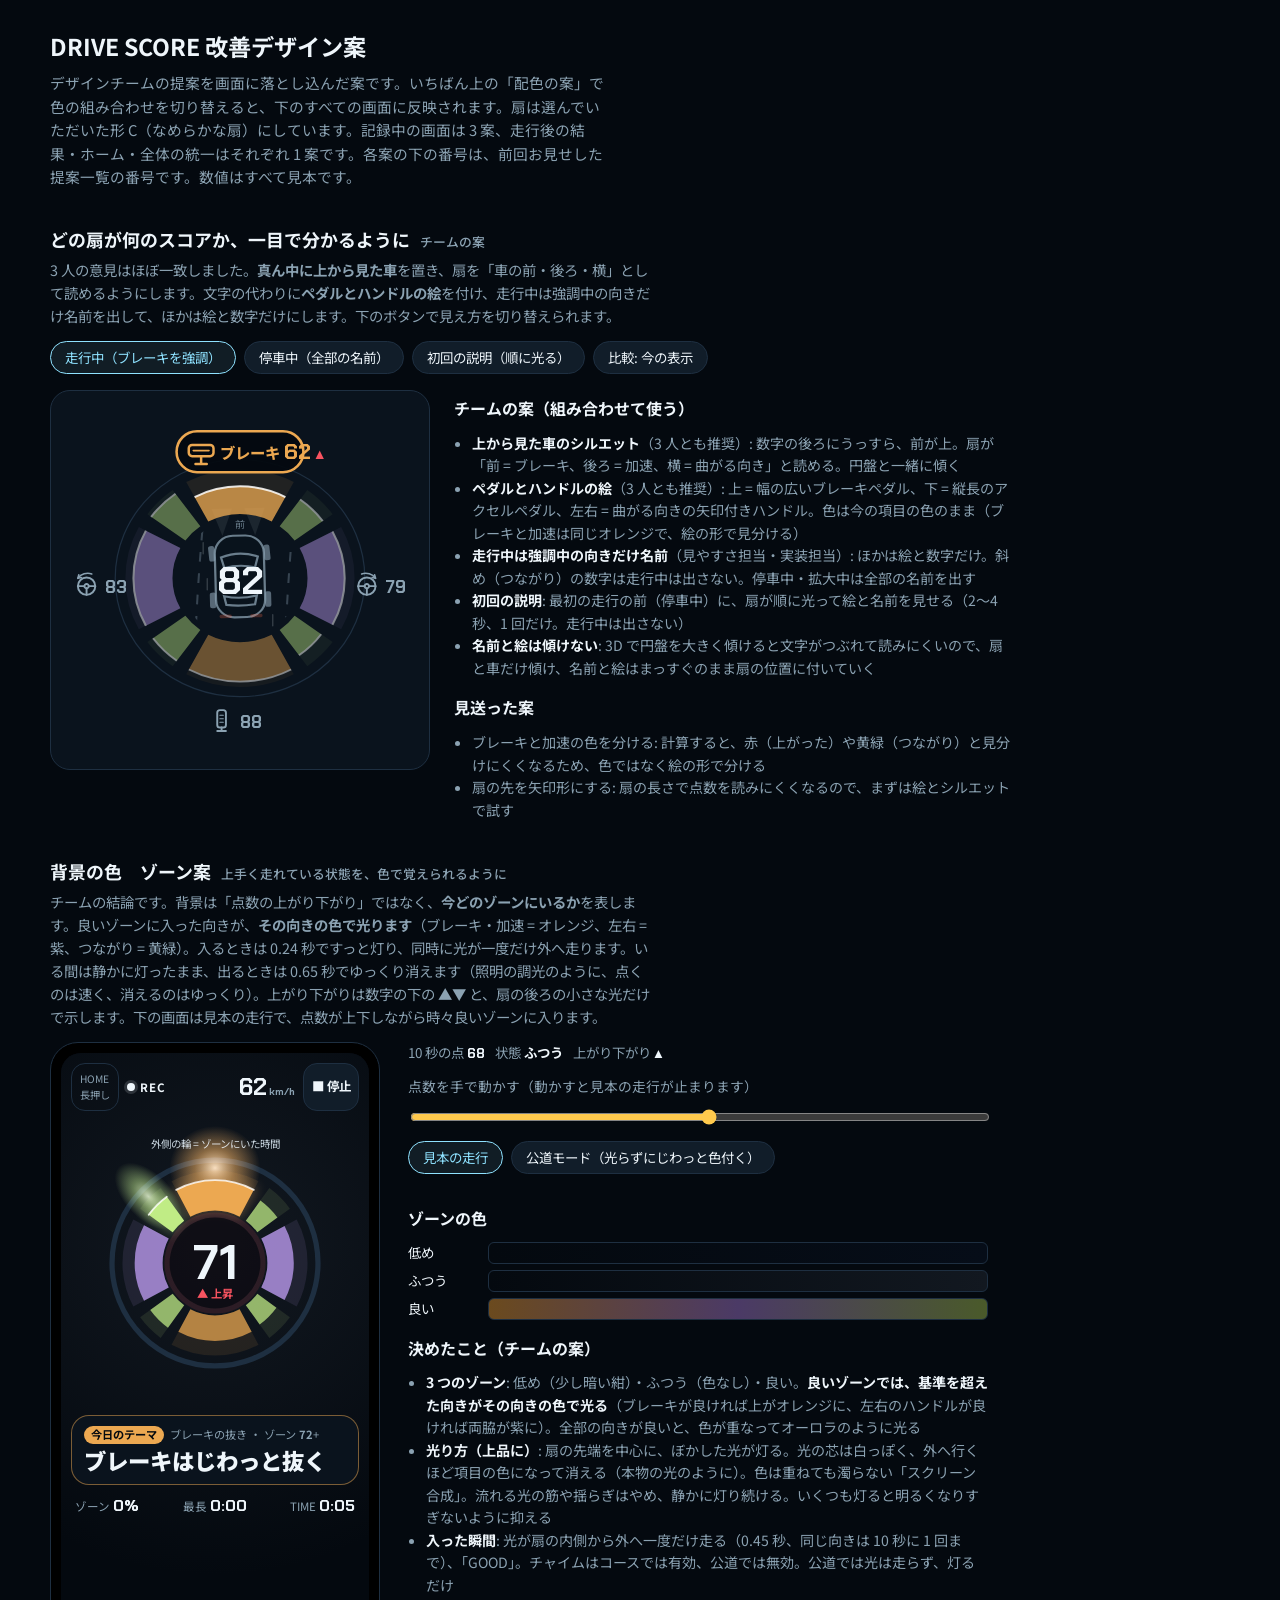
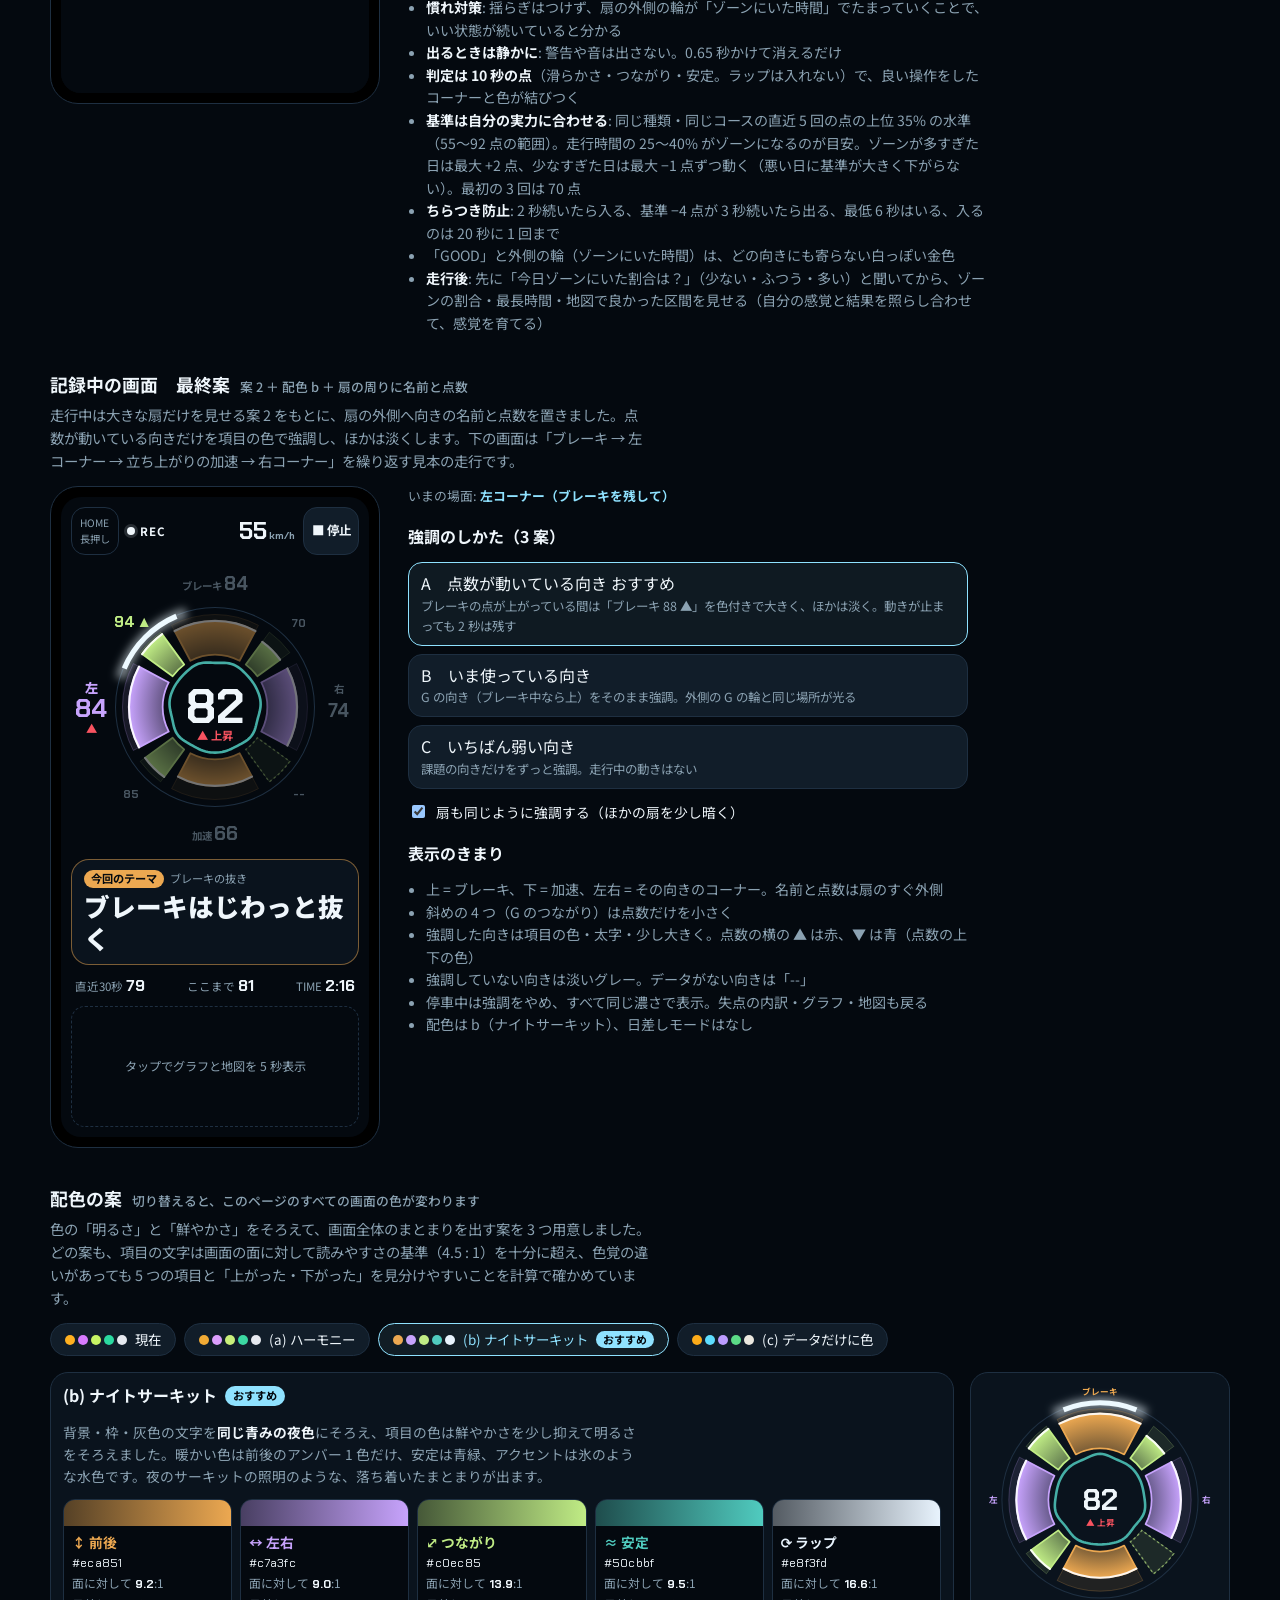
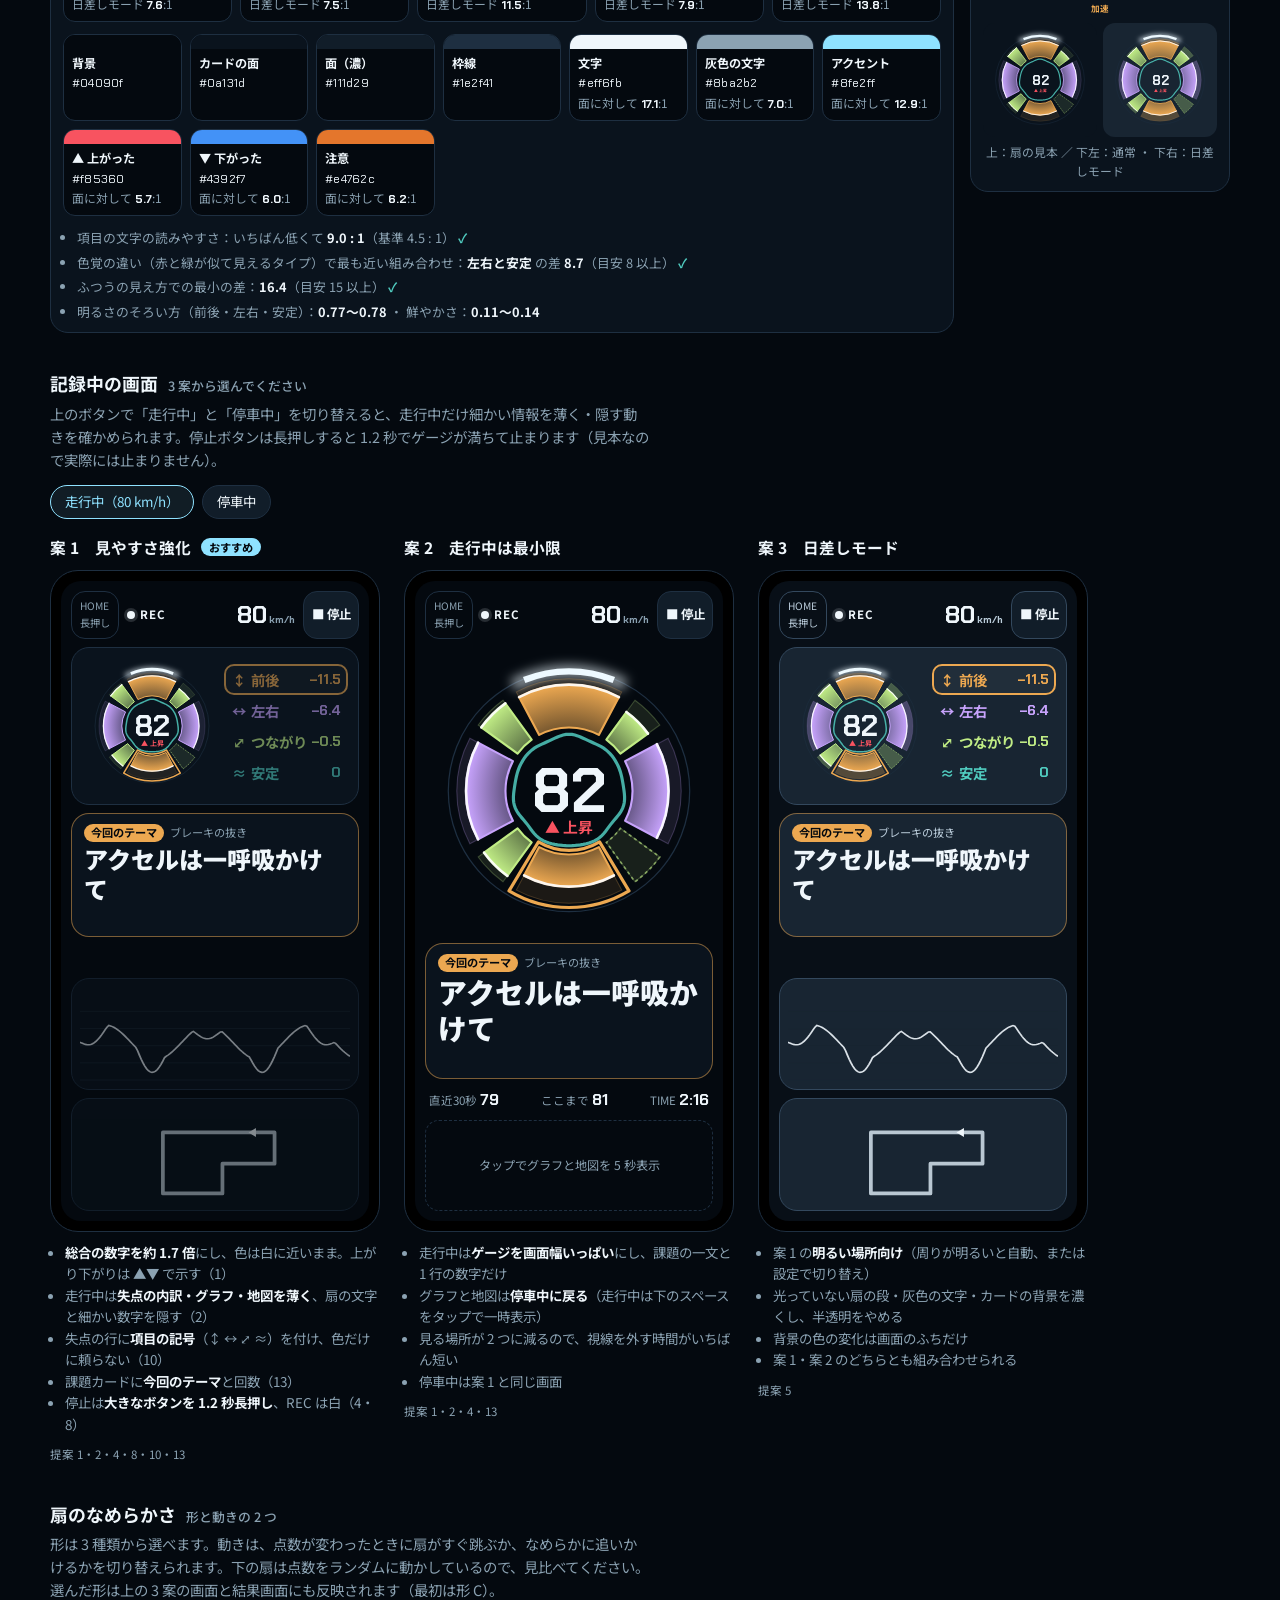
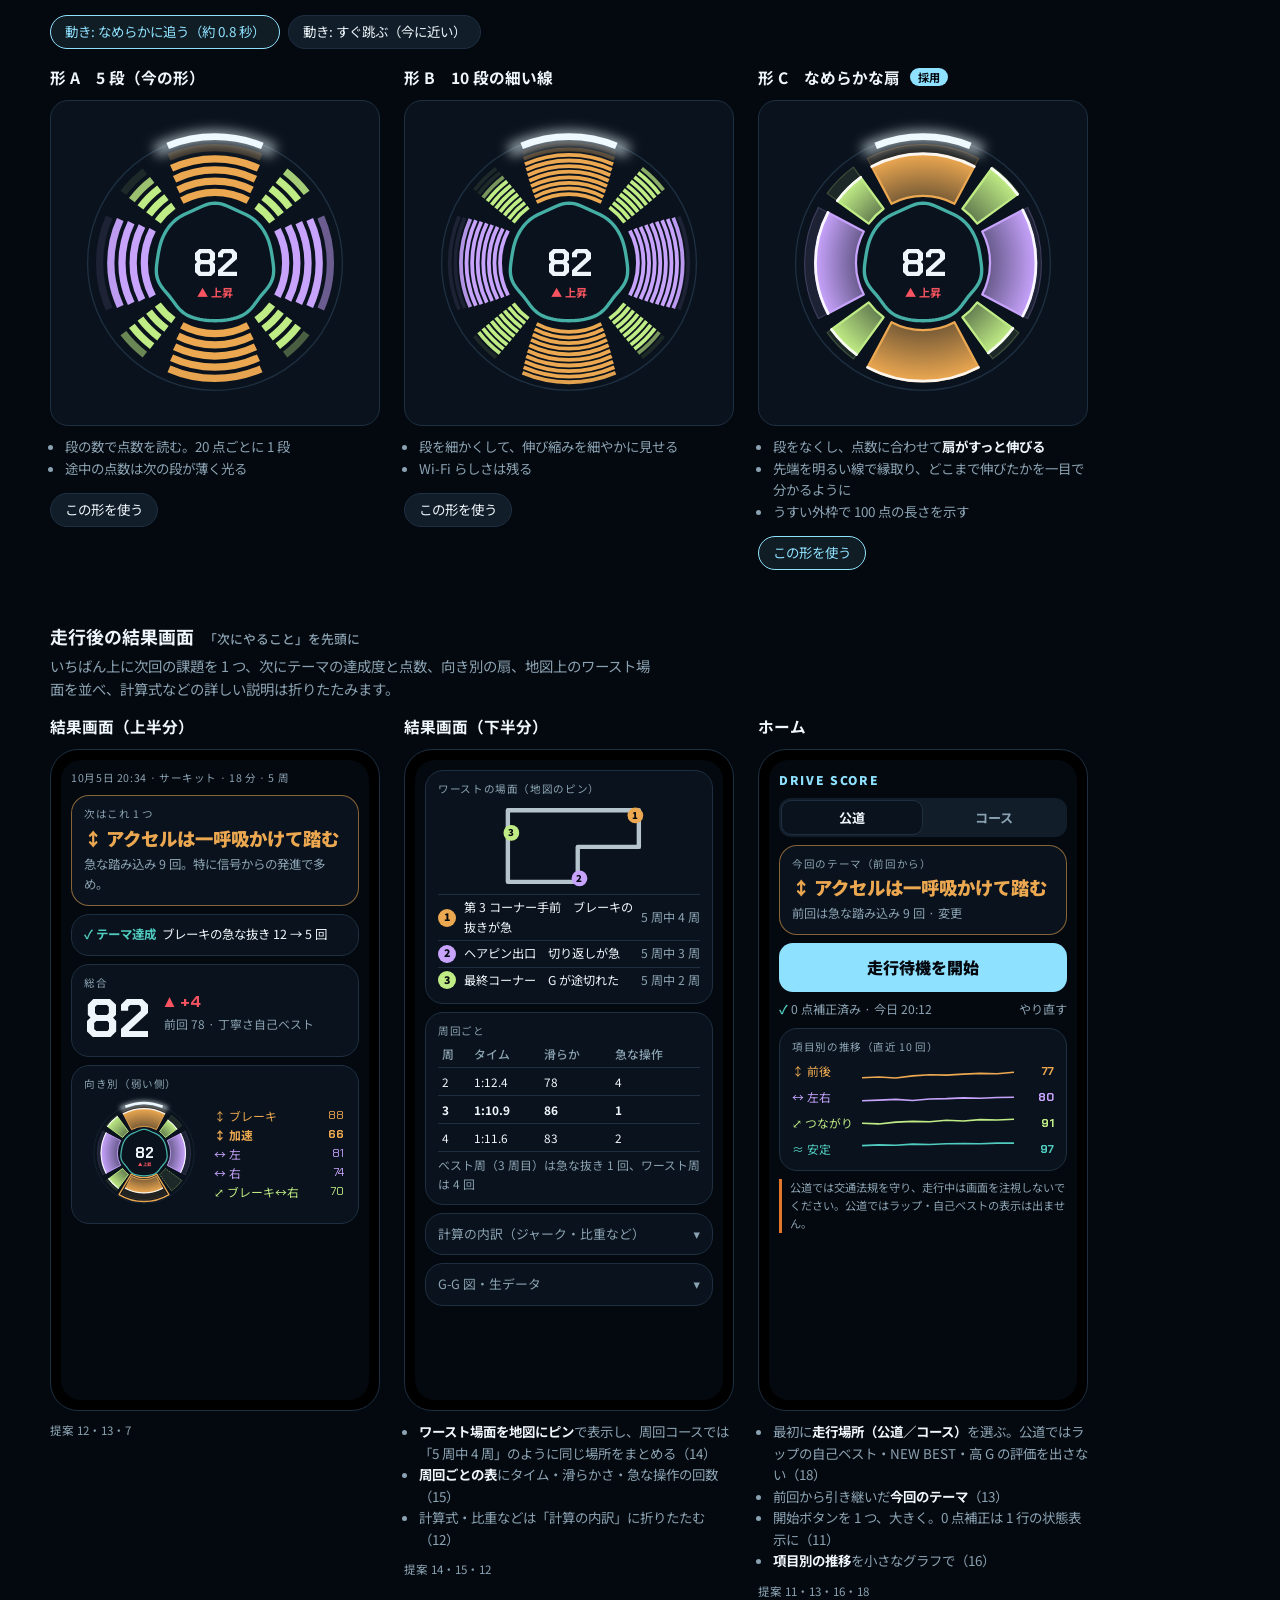
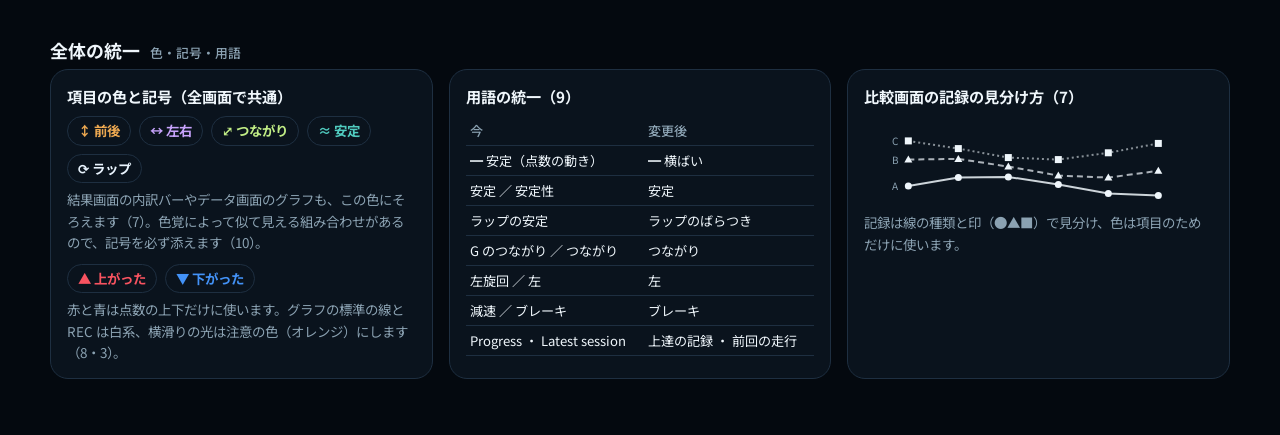
==== design-final-mock.html @ 5404d815 "Add design mock with animated car silhouette Co-Authored-By: Claude Opus 5.5 <noreply@anthropic.com>" ====
<title>DRIVE SCORE 改善デザイン案</title>
<script>document.documentElement.setAttribute("data-pal", "b");</script>
<link rel="preconnect" href="https://fonts.googleapis.com">
<link rel="stylesheet" href="https://fonts.googleapis.com/css2?family=Chakra+Petch:wght@500;700&family=Noto+Sans+JP:wght@400;500;700;900&display=swap">
<style>
/* Layout: one section per screen; each section shows phone mockups side by side (wrapping on phones) with a short note per mockup. Single dark look, same tokens as the app. Colour tokens switch per palette option via data-pal on <html>. */
:root {
  color-scheme: dark;
  --font-body: "Noto Sans JP", "Hiragino Sans", "Yu Gothic", system-ui, sans-serif;
  --font-num: "Chakra Petch", "Noto Sans JP", ui-monospace, sans-serif;
}
/* 配色トークン。:root が「現在」、data-pal="a|b|c" が各案（値は scratchpad/pal/emit.py で計算） */
:root {
  --bg: #06080c;
  --surface: #0f131a;
  --surface2: #161c26;
  --outline: #232c3b;
  --grid: #1b2230;
  --text: #f3f6fb;
  --muted: #8b96a8;
  --accent: #00e1ff;
  --accent2: #7c5cff;
  --up: #ff2d4b;
  --down: #2f80ff;
  --long: #ffb020;
  --lat: #d77bff;
  --flow: #c7f464;
  --stab: #2bd9a0;
  --lap: #e6e9ef;
  --warn: #ff7a1a;
  --sun-surface: #1d2430;
  --sun-outline: #3a4659;
  --sun-muted: #c2cbd9;
  --sun-bg: #0b0f15;
  --ring: #e8fbff;
  --track: #e9f3e6;
}
:root[data-pal="a"] {
  --bg: #06080c;
  --surface: #0f131a;
  --surface2: #161c26;
  --outline: #232c3b;
  --grid: #1b2230;
  --text: #f3f6fb;
  --muted: #8b96a8;
  --accent: #32e2ff;
  --accent2: #8267e2;
  --up: #fc4e57;
  --down: #4490fe;
  --long: #f2ab35;
  --lat: #db9efc;
  --flow: #c9ef7a;
  --stab: #3cd8a2;
  --lap: #e6e9ef;
  --warn: #ed6e12;
  --sun-surface: #1d2430;
  --sun-outline: #3a4659;
  --sun-muted: #c2cbd9;
  --sun-bg: #0b0f15;
  --ring: #e8fbff;
  --track: #e9f3e6;
}
:root[data-pal="b"] {
  --bg: #04090f;
  --surface: #0a131d;
  --surface2: #111d29;
  --outline: #1e2f41;
  --grid: #192532;
  --text: #eff6fb;
  --muted: #8ba2b2;
  --accent: #8fe2ff;
  --accent2: #7f76dc;
  --up: #f85360;
  --down: #4392f7;
  --long: #eca851;
  --lat: #c7a3fc;
  --flow: #c0ec85;
  --stab: #50cbbf;
  --lap: #e8f3fd;
  --warn: #e4762c;
  --sun-surface: #182532;
  --sun-outline: #33485d;
  --sun-muted: #bbcddb;
  --sun-bg: #080f17;
  --ring: #edf9ff;
  --track: #e2f1fa;
}
:root[data-pal="c"] {
  --bg: #07080a;
  --surface: #111315;
  --surface2: #1a1c20;
  --outline: #2a2e34;
  --grid: #212429;
  --text: #f6f5f2;
  --muted: #9a9fa6;
  --accent: #f3f2ef;
  --accent2: #9b9fa5;
  --up: #fc4e51;
  --down: #4c89ff;
  --long: #fcab19;
  --lat: #5eddfe;
  --flow: #bc9cff;
  --stab: #5bdb87;
  --lap: #ebe8df;
  --warn: #ed6e12;
  --sun-surface: #222427;
  --sun-outline: #42464c;
  --sun-muted: #c7cbd0;
  --sun-bg: #0d0f11;
  --ring: #ffffff;
  --track: #f0eee9;
}
* { box-sizing: border-box; }
body { background: var(--bg); color: var(--text); font-family: var(--font-body); padding: 20px 16px 48px; line-height: 1.6; }
.page { max-width: 1180px; margin: 0 auto; }
header h1 { font-size: 1.45rem; margin: 0; text-wrap: balance; }
header p { color: var(--muted); margin: 6px 0 0; max-width: 70ch; font-size: .92rem; }
section { margin-top: 36px; }
section > h2 { font-size: 1.12rem; margin: 0 0 4px; display: flex; gap: 10px; align-items: baseline; flex-wrap: wrap; }
section > h2 small { font-weight: 500; color: var(--muted); font-size: .8rem; }
section > p.lead { color: var(--muted); font-size: .9rem; margin: 0 0 14px; max-width: 75ch; }
.row { display: flex; flex-wrap: wrap; gap: 24px; align-items: flex-start; }
.opt { flex: 0 1 330px; min-width: 0; display: grid; gap: 10px; }
.opt h3 { margin: 0; font-size: .98rem; }
.opt h3 .tag { font-size: .7rem; font-weight: 700; color: var(--bg); background: var(--accent); border-radius: 999px; padding: 1px 8px; margin-left: 6px; vertical-align: 2px; }
.opt ul { margin: 0; padding-left: 1.1em; color: var(--muted); font-size: .84rem; }
.opt li b { color: var(--text); font-weight: 700; }
.opt .refs { font-size: .72rem; color: var(--muted); }
.controls { display: flex; flex-wrap: wrap; gap: 8px; margin: 4px 0 16px; }
.controls button { font: inherit; font-size: .84rem; color: var(--text); background: var(--surface2); border: 1px solid var(--outline); border-radius: 999px; padding: 5px 14px; cursor: pointer; }
.controls button[aria-pressed="true"] { border-color: var(--accent); color: var(--accent); background: color-mix(in srgb, var(--accent) 9%, transparent); }
.controls button:focus-visible { outline: 2px solid var(--accent); outline-offset: 2px; }

/* palette section */
.palbtns button { display: inline-flex; align-items: center; gap: 8px; }
.palbtns .dots { display: inline-flex; gap: 3px; }
.palbtns .dots i { width: 10px; height: 10px; border-radius: 50%; display: block; }
.palbtns .tag { font-size: .68rem; font-weight: 700; color: var(--bg); background: var(--accent); border-radius: 999px; padding: 0 7px; }
.palpanel { display: grid; grid-template-columns: minmax(0, 1fr) 260px; gap: 16px; align-items: start; }
@media (max-width: 760px) { .palpanel { grid-template-columns: minmax(0, 1fr); } }
.paldetail { display: grid; gap: 12px; padding: 14px 16px; }
.paldetail h3 { margin: 0; font-size: 1rem; display: flex; gap: 8px; align-items: center; flex-wrap: wrap; }
.paldetail h3 .tag { font-size: .7rem; font-weight: 700; color: var(--bg); background: var(--accent); border-radius: 999px; padding: 1px 8px; }
.paldetail p { margin: 0; font-size: .86rem; color: var(--muted); max-width: 72ch; }
.paldetail p b { color: var(--text); }
.pstrip { display: grid; grid-template-columns: repeat(auto-fill, minmax(150px, 1fr)); gap: 8px; }
.pstrip.small { grid-template-columns: repeat(auto-fill, minmax(118px, 1fr)); }
.sw { border: 1px solid var(--outline); border-radius: 12px; overflow: hidden; background: var(--bg); min-width: 0; }
.sw .bar { height: 26px; }
.pstrip.small .sw .bar { height: 14px; }
.sw .tx { padding: 5px 8px 6px; display: grid; gap: 1px; font-size: .74rem; color: var(--muted); }
.sw .nm { font-weight: 700; font-size: .86rem; }
.pstrip.small .sw .nm { font-size: .76rem; color: var(--text); }
.sw .hx { font-family: var(--font-num); color: var(--text); letter-spacing: .02em; }
.sw .cr { white-space: nowrap; }
.sw .cr b { color: var(--text); font-family: var(--font-num); font-weight: 700; }
.checks { display: grid; gap: 4px; font-size: .8rem; color: var(--muted); margin: 0; padding-left: 1.1em; }
.checks b { color: var(--text); }
.checks .ok { color: var(--stab); font-weight: 700; }
.checks .ng { color: var(--warn); font-weight: 700; }
.palprev { display: grid; gap: 6px; justify-items: center; padding: 12px; }
.palprev svg { width: 100%; max-width: 236px; height: auto; display: block; }
.palprev .cap { font-size: .74rem; color: var(--muted); text-align: center; }
.palprev .row2 { display: grid; grid-template-columns: 1fr 1fr; gap: 6px; width: 100%; }
.palprev .row2 > div { border-radius: 12px; padding: 4px; }

/* phone */
.phone { width: 330px; max-width: 100%; border: 1px solid var(--outline); border-radius: 28px; padding: 10px; background: #000; }
.screen { position: relative; border-radius: 20px; overflow: hidden; height: 640px; padding: 10px; display: flex; flex-direction: column; gap: 8px; background: var(--bg); font-size: 12px; }
.sun .screen { --surface: var(--sun-surface); --outline: var(--sun-outline); --muted: var(--sun-muted); background: var(--sun-bg); }
.card { background: var(--surface); border: 1px solid var(--outline); border-radius: 18px; padding: 10px 12px; }
.sun .card { background: var(--sun-surface); }
.top { display: flex; align-items: center; gap: 8px; }
.top .rec { display: flex; align-items: center; gap: 5px; font-weight: 700; letter-spacing: .1em; font-size: .72rem; }
.top .rec i { width: 8px; height: 8px; border-radius: 50%; background: var(--text); box-shadow: 0 0 0 3px color-mix(in srgb, var(--text) 15%, transparent); }
.top .spd { margin-left: auto; font-family: var(--font-num); font-weight: 700; font-size: 1.5rem; line-height: 1; }
.top .spd small { font-size: .62rem; color: var(--muted); margin-left: 2px; }
.stop { position: relative; width: 56px; height: 48px; border-radius: 14px; border: 1.5px solid var(--outline); background: var(--surface2); color: var(--text); font: inherit; font-weight: 700; font-size: .78rem; cursor: pointer; overflow: hidden; }
.stop .fill { position: absolute; inset: 0; background: color-mix(in srgb, var(--warn) 35%, transparent); transform-origin: left; transform: scaleX(0); }
.stop span { position: relative; }
.stop:focus-visible { outline: 2px solid var(--accent); outline-offset: 2px; }
.home-btn { width: 48px; height: 48px; border-radius: 14px; border: 1px solid var(--outline); display: grid; place-items: center; color: var(--muted); font-size: .64rem; }
.gaugecard { display: grid; grid-template-columns: 1.25fr 1fr; gap: 6px; align-items: center; transition: opacity .6s; }
.gaugecard svg { width: 100%; height: auto; display: block; }
.losses { display: grid; gap: 4px; transition: opacity .6s; }
.loss { display: grid; grid-template-columns: 16px 1fr auto; align-items: center; gap: 4px; border-radius: 8px; padding: 2px 5px; font-size: .9rem; font-weight: 700; white-space: nowrap; }
.loss .g { font-size: .9rem; text-align: center; }
.loss .v { font-family: var(--font-num); font-variant-numeric: tabular-nums; }
.loss .sub { grid-column: 2 / -1; font-size: .66rem; font-weight: 500; opacity: .85; margin-top: -3px; }
.loss.focus { outline: 2px solid currentColor; background: rgba(255,255,255,.04); }
.coach { display: grid; gap: 2px; border-color: color-mix(in srgb, var(--long) 50%, transparent); }
.coach .k { font-size: .7rem; color: var(--muted); display: flex; gap: 6px; flex-wrap: wrap; align-items: center; }
.coach .theme { color: var(--bg); background: var(--long); border-radius: 999px; padding: 0 7px; font-weight: 700; }
.coach .msg { font-weight: 900; font-size: 1.5rem; line-height: 1.25; }
.coach .cnt { font-size: .74rem; color: var(--muted); }
.coach .cnt b { color: var(--text); font-family: var(--font-num); }
.strip { display: flex; justify-content: space-between; color: var(--muted); font-size: .72rem; padding: 0 4px; }
.strip b { color: var(--text); font-family: var(--font-num); font-size: 1rem; margin-left: 3px; }
.lowergrid { flex: 1; display: grid; grid-template-rows: 1fr 1fr; gap: 8px; min-height: 0; transition: opacity .6s; }
.lowergrid .card { padding: 6px 8px; display: flex; flex-direction: column; min-height: 0; }
.lowergrid .cap { font-size: .64rem; color: var(--muted); }
.lowergrid svg { flex: 1; width: 100%; min-height: 0; }
.dim { opacity: .55; }
.hidden-moving { transition: opacity .6s; }
.moving .hidden-moving { opacity: 0; }
.peek { flex: 1; display: grid; place-items: center; color: var(--muted); font-size: .76rem; border: 1px dashed var(--outline); border-radius: 14px; }

/* result / home */
.scroll { overflow: hidden; }
.eyebrow { font-size: .66rem; color: var(--muted); letter-spacing: .06em; }
.next { border-color: color-mix(in srgb, var(--long) 55%, transparent); display: grid; gap: 4px; }
.next .ttl { font-weight: 900; font-size: 1.15rem; line-height: 1.3; }
.badge { display: inline-flex; gap: 6px; align-items: center; font-size: .78rem; }
.theme-ok { color: var(--stab); font-weight: 700; }
.hero { display: flex; align-items: center; gap: 14px; }
.hero .num { font-family: var(--font-num); font-weight: 700; font-size: 3.4rem; line-height: 1; }
.hero .delta { font-family: var(--font-num); font-weight: 700; color: var(--up); font-size: 1.05rem; }
.dir { display: grid; grid-template-columns: 120px 1fr; gap: 8px; align-items: center; }
.dir table { font-size: .74rem; border-collapse: collapse; width: 100%; }
.dir td { padding: 1px 2px; }
.dir td:last-child { text-align: right; font-family: var(--font-num); }
.scene { display: grid; grid-template-columns: 20px 1fr auto; gap: 6px; align-items: center; font-size: .76rem; padding: 3px 0; border-top: 1px solid var(--outline); }
.scene:first-of-type { border-top: 0; }
.pin { width: 18px; height: 18px; border-radius: 50%; display: grid; place-items: center; font-weight: 900; font-size: .66rem; color: var(--bg); }
.fold { display: flex; justify-content: space-between; color: var(--muted); font-size: .8rem; }
.cta { background: var(--accent); color: var(--bg); font-weight: 900; text-align: center; border-radius: 14px; padding: 12px; font-size: 1rem; }
.seg { display: grid; grid-template-columns: 1fr 1fr; background: var(--surface2); border-radius: 12px; padding: 3px; gap: 3px; }
.seg span { text-align: center; padding: 6px; border-radius: 9px; font-weight: 700; font-size: .82rem; color: var(--muted); }
.seg span.on { background: var(--surface); color: var(--text); outline: 1px solid var(--outline); }
.status { display: flex; justify-content: space-between; font-size: .76rem; color: var(--muted); }
.status b { color: var(--stab); }
.spark { display: grid; grid-template-columns: 64px 1fr 34px; gap: 6px; align-items: center; font-size: .74rem; }
.spark svg { width: 100%; height: 20px; }
.spark b { font-family: var(--font-num); text-align: right; }

/* system section */
.sys { display: grid; grid-template-columns: repeat(auto-fit, minmax(260px, 1fr)); gap: 16px; }
.sys .card { padding: 14px 16px; }
.sys h3 { margin: 0 0 8px; font-size: .95rem; }
.chips { display: flex; flex-wrap: wrap; gap: 8px; }
.chip { display: inline-flex; align-items: center; gap: 6px; border: 1px solid var(--outline); border-radius: 999px; padding: 3px 10px; font-weight: 700; font-size: .84rem; }
table.terms { width: 100%; border-collapse: collapse; font-size: .82rem; }
table.terms th, table.terms td { text-align: left; padding: 5px 4px; border-bottom: 1px solid var(--outline); vertical-align: top; }
table.terms th { color: var(--muted); font-weight: 500; }
.sys p { color: var(--muted); font-size: .84rem; margin: 6px 0 0; }
.legend-lines svg { width: 100%; height: 90px; }

/* 最終案（案 2 ＋配色 b）: 扇の周りに向きの名前と点数 */
#final .finalrow { display: flex; flex-wrap: wrap; gap: 28px; align-items: flex-start; }
#final .side { flex: 1 1 320px; min-width: 0; max-width: 560px; display: grid; gap: 12px; }
#final .side h3 { margin: 6px 0 0; font-size: 1rem; }
#final .side p, #final .side li { color: var(--muted); font-size: .88rem; }
#final .side ul { margin: 0; padding-left: 1.1em; }
#final .side b { color: var(--text); }
#final .modes { display: grid; gap: 8px; }
#final .modes button { text-align: left; font: inherit; color: var(--text); background: var(--surface2); border: 1px solid var(--outline); border-radius: 14px; padding: 8px 12px; cursor: pointer; }
#final .modes button[aria-pressed="true"] { border-color: var(--accent); background: rgba(143,226,255,.08); }
#final .modes button small { display: block; color: var(--muted); font-size: .78rem; }
#final .modes button:focus-visible { outline: 2px solid var(--accent); outline-offset: 2px; }
#final .phase { font-size: .8rem; color: var(--muted); }
#final .phase b { color: var(--accent); }
#fphone .screen { gap: 8px; }
#fphone svg.fg { width: 100%; height: auto; display: block; }

/* ゾーンの背景（デモ） */
#zone .zrow { display: flex; flex-wrap: wrap; gap: 28px; align-items: flex-start; }
#zone .side { flex: 1 1 320px; min-width: 0; max-width: 580px; display: grid; gap: 10px; }
#zone .side h3 { margin: 6px 0 0; font-size: 1rem; }
#zone .side p, #zone .side li { color: var(--muted); font-size: .88rem; }
#zone .side ul { margin: 0; padding-left: 1.1em; }
#zone .side b { color: var(--text); }
.zphone .screen { position: relative; isolation: isolate; }
.zbg { position: absolute; inset: 0; z-index: -1; pointer-events: none; transition: background 1s linear; }
.zedge { position: absolute; inset: 0; z-index: -1; pointer-events: none; }
.zgauge { width: 100%; height: auto; display: block; }
.zbadge { position: absolute; top: 62px; right: 18px; font-weight: 900; letter-spacing: .12em; font-size: .8rem; color: #2a1a08; background: #ffe08a; box-shadow: 0 0 14px rgba(255,224,138,.8); border-radius: 999px; padding: 2px 10px; opacity: 0; transition: opacity .4s; }
.zbadge.on { opacity: 1; }
.zstate { display: flex; gap: 10px; flex-wrap: wrap; font-size: .84rem; color: var(--muted); }
.zstate b { font-family: var(--font-num); color: var(--text); }
.zband { display: grid; grid-template-columns: 70px 1fr; gap: 6px 10px; font-size: .84rem; align-items: center; }
.zband i { display: block; height: 22px; border-radius: 6px; border: 1px solid var(--outline); }
#zone input[type=range] { width: 100%; accent-color: #ffc94d; }

/* 扇の意味が一目で分かる案（デモ） */
#legend2 .lrow { display: flex; flex-wrap: wrap; gap: 24px; align-items: flex-start; }
#legend2 .gcard { flex: 0 1 380px; min-width: 0; background: var(--surface); border: 1px solid var(--outline); border-radius: 20px; padding: 10px; position: relative; }
#legend2 .gcard svg { width: 100%; height: auto; display: block; }
#legend2 .side { flex: 1 1 320px; min-width: 0; max-width: 560px; display: grid; gap: 10px; }
#legend2 .side h3 { margin: 6px 0 0; font-size: 1rem; }
#legend2 .side li, #legend2 .side p { color: var(--muted); font-size: .88rem; }
#legend2 .side b { color: var(--text); }
#legend2 .side ul { margin: 0; padding-left: 1.1em; }
@media (prefers-reduced-motion: reduce) { .gaugecard, .losses, .lowergrid, .hidden-moving { transition: none; } }
</style>

<div class="page">
  <header>
    <h1>DRIVE SCORE 改善デザイン案</h1>
    <p>デザインチームの提案を画面に落とし込んだ案です。いちばん上の「配色の案」で色の組み合わせを切り替えると、下のすべての画面に反映されます。扇は選んでいただいた形 C（なめらかな扇）にしています。記録中の画面は 3 案、走行後の結果・ホーム・全体の統一はそれぞれ 1 案です。各案の下の番号は、前回お見せした提案一覧の番号です。数値はすべて見本です。</p>
  </header>




  <section id="legend2">
    <h2>どの扇が何のスコアか、一目で分かるように <small>チームの案</small></h2>
    <p class="lead">3 人の意見はほぼ一致しました。<b>真ん中に上から見た車</b>を置き、扇を「車の前・後ろ・横」として読めるようにします。文字の代わりに<b>ペダルとハンドルの絵</b>を付け、走行中は強調中の向きだけ名前を出して、ほかは絵と数字だけにします。下のボタンで見え方を切り替えられます。</p>
    <div class="controls" role="group" aria-label="表示">
      <button type="button" data-lg="moving" aria-pressed="true">走行中（ブレーキを強調）</button>
      <button type="button" data-lg="stopped" aria-pressed="false">停車中（全部の名前）</button>
      <button type="button" data-lg="intro" aria-pressed="false">初回の説明（順に光る）</button>
      <button type="button" data-lg="now" aria-pressed="false">比較: 今の表示</button>
    </div>
    <div class="lrow">
      <div class="gcard"><svg id="lg" viewBox="-175 -175 350 350" role="img" aria-label="車のシルエットと絵の付いた扇"></svg></div>
      <div class="side">
        <h3>チームの案（組み合わせて使う）</h3>
        <ul>
          <li><b>上から見た車のシルエット</b>（3 人とも推奨）: 数字の後ろにうっすら、前が上。扇が「前 = ブレーキ、後ろ = 加速、横 = 曲がる向き」と読める。円盤と一緒に傾く</li>
          <li><b>ペダルとハンドルの絵</b>（3 人とも推奨）: 上 = 幅の広いブレーキペダル、下 = 縦長のアクセルペダル、左右 = 曲がる向きの矢印付きハンドル。色は今の項目の色のまま（ブレーキと加速は同じオレンジで、絵の形で見分ける）</li>
          <li><b>走行中は強調中の向きだけ名前</b>（見やすさ担当・実装担当）: ほかは絵と数字だけ。斜め（つながり）の数字は走行中は出さない。停車中・拡大中は全部の名前を出す</li>
          <li><b>初回の説明</b>: 最初の走行の前（停車中）に、扇が順に光って絵と名前を見せる（2〜4 秒、1 回だけ。走行中は出さない）</li>
          <li><b>名前と絵は傾けない</b>: 3D で円盤を大きく傾けると文字がつぶれて読みにくいので、扇と車だけ傾け、名前と絵はまっすぐのまま扇の位置に付いていく</li>
        </ul>
        <h3>見送った案</h3>
        <ul>
          <li>ブレーキと加速の色を分ける: 計算すると、赤（上がった）や黄緑（つながり）と見分けにくくなるため、色ではなく絵の形で分ける</li>
          <li>扇の先を矢印形にする: 扇の長さで点数を読みにくくなるので、まずは絵とシルエットで試す</li>
        </ul>
      </div>
    </div>
  </section>
  <section id="zone">
    <h2>背景の色　ゾーン案 <small>上手く走れている状態を、色で覚えられるように</small></h2>
    <p class="lead">チームの結論です。背景は「点数の上がり下がり」ではなく、<b>今どのゾーンにいるか</b>を表します。良いゾーンに入った向きが、<b>その向きの色で光ります</b>（ブレーキ・加速 = オレンジ、左右 = 紫、つながり = 黄緑）。入るときは 0.24 秒ですっと灯り、同時に光が一度だけ外へ走ります。いる間は静かに灯ったまま、出るときは 0.65 秒でゆっくり消えます（照明の調光のように、点くのは速く、消えるのはゆっくり）。上がり下がりは数字の下の ▲▼ と、扇の後ろの小さな光だけで示します。下の画面は見本の走行で、点数が上下しながら時々良いゾーンに入ります。</p>
    <div class="zrow">
      <div class="phone zphone"><div class="screen" id="zscreen">
        <div class="zbg" id="zbg"></div><div class="zedge" id="zedge"></div>
        <div class="top"><div class="home-btn" aria-hidden="true">HOME<br>長押し</div><span class="rec"><i></i>REC</span><span class="spd">62<small>km/h</small></span><button class="stop" type="button" aria-label="長押しで停止"><span class="fill"></span><span>■ 停止</span></button></div>
        <span class="zbadge" id="zbadge">GOOD</span>
        <svg class="zgauge" id="zgauge" viewBox="-165 -165 330 330" role="img" aria-label="総合点とゾーンにいた時間の輪"></svg>
        <div class="card coach"><div class="k"><span class="theme">今日のテーマ</span><span>ブレーキの抜き ・ ゾーン <b id="zthr">72</b>+</span></div><div class="msg" style="font-size:1.4rem">ブレーキはじわっと抜く</div></div>
        <div class="strip"><span>ゾーン<b id="zpct">0%</b></span><span>最長<b id="zlong">0:00</b></span><span>TIME<b id="ztime">0:00</b></span></div>
      </div></div>
      <div class="side">
        <div class="zstate" aria-live="off"><span>10 秒の点 <b id="zs">--</b></span><span>状態 <b id="zz">--</b></span><span>上がり下がり <b id="ztr">--</b></span></div>
        <label for="zman" style="font-size:.86rem;color:var(--muted)">点数を手で動かす（動かすと見本の走行が止まります）</label>
        <input type="range" id="zman" min="40" max="100" value="70">
        <div class="controls" role="group" aria-label="デモ"><button type="button" id="zauto" aria-pressed="true">見本の走行</button><button type="button" id="zroad" aria-pressed="false">公道モード（光らずにじわっと色付く）</button></div>
        <h3>ゾーンの色</h3>
        <div class="zband">
          <span>低め</span><i style="background:linear-gradient(90deg,#04090f,#060d18)"></i>
          <span>ふつう</span><i style="background:linear-gradient(90deg,#04090f,#121820)"></i>
          <span>良い</span><i style="background:linear-gradient(90deg,#6b4a1e,#4b3a66,#4a5a2a)"></i>
        </div>
        <h3>決めたこと（チームの案）</h3>
        <ul>
          <li><b>3 つのゾーン</b>: 低め（少し暗い紺）・ふつう（色なし）・良い。<b>良いゾーンでは、基準を超えた向きがその向きの色で光る</b>（ブレーキが良ければ上がオレンジに、左右のハンドルが良ければ両脇が紫に）。全部の向きが良いと、色が重なってオーロラのように光る</li>
          <li><b>光り方（上品に）</b>: 扇の先端を中心に、ぼかした光が灯る。光の芯は白っぽく、外へ行くほど項目の色になって消える（本物の光のように）。色は重ねても濁らない「スクリーン合成」。流れる光の筋や揺らぎはやめ、静かに灯り続ける。いくつも灯ると明るくなりすぎないように抑える</li>
          <li><b>入った瞬間</b>: 光が扇の内側から外へ一度だけ走る（0.45 秒、同じ向きは 10 秒に 1 回まで）、「GOOD」。チャイムはコースでは有効、公道では無効。公道では光は走らず、灯るだけ</li>
          <li><b>慣れ対策</b>: 揺らぎはつけず、扇の外側の輪が「ゾーンにいた時間」でたまっていくことで、いい状態が続いていると分かる</li>
          <li><b>出るときは静かに</b>: 警告や音は出さない。0.65 秒かけて消えるだけ</li>
          <li><b>判定は 10 秒の点</b>（滑らかさ・つながり・安定。ラップは入れない）で、良い操作をしたコーナーと色が結びつく</li>
          <li><b>基準は自分の実力に合わせる</b>: 同じ種類・同じコースの直近 5 回の点の上位 35% の水準（55〜92 点の範囲）。走行時間の 25〜40% がゾーンになるのが目安。ゾーンが多すぎた日は最大 +2 点、少なすぎた日は最大 −1 点ずつ動く（悪い日に基準が大きく下がらない）。最初の 3 回は 70 点</li>
          <li><b>ちらつき防止</b>: 2 秒続いたら入る、基準 −4 点が 3 秒続いたら出る、最低 6 秒はいる、入るのは 20 秒に 1 回まで</li>
          <li>「GOOD」と外側の輪（ゾーンにいた時間）は、どの向きにも寄らない白っぽい金色</li>
          <li><b>走行後</b>: 先に「今日ゾーンにいた割合は？」（少ない・ふつう・多い）と聞いてから、ゾーンの割合・最長時間・地図で良かった区間を見せる（自分の感覚と結果を照らし合わせて、感覚を育てる）</li>
        </ul>
      </div>
    </div>
  </section>
  <section id="final">
    <h2>記録中の画面　最終案 <small>案 2 ＋ 配色 b ＋ 扇の周りに名前と点数</small></h2>
    <p class="lead">走行中は大きな扇だけを見せる案 2 をもとに、扇の外側へ向きの名前と点数を置きました。点数が動いている向きだけを項目の色で強調し、ほかは淡くします。下の画面は「ブレーキ → 左コーナー → 立ち上がりの加速 → 右コーナー」を繰り返す見本の走行です。</p>
    <div class="finalrow">
      <div class="phone" id="fphone">
        <div class="screen">
          <div class="top"><div class="home-btn" aria-hidden="true">HOME<br>長押し</div><span class="rec"><i></i>REC</span><span class="spd" id="fspd">80<small>km/h</small></span><button class="stop" type="button" aria-label="長押しで停止"><span class="fill"></span><span>■ 停止</span></button></div>
          <svg class="fg" id="fgauge" viewBox="-165 -165 330 330" role="img" aria-label="総合と 8 方向の扇、名前と点数"></svg>
          <div class="card coach"><div class="k"><span class="theme">今回のテーマ</span><span>ブレーキの抜き</span></div><div class="msg" style="font-size:1.6rem">ブレーキはじわっと抜く</div></div>
          <div class="strip"><span>直近30秒<b>79</b></span><span>ここまで<b>81</b></span><span>TIME<b>2:16</b></span></div>
          <div class="peek">タップでグラフと地図を 5 秒表示</div>
        </div>
      </div>
      <div class="side">
        <div class="phase" id="fphase" aria-live="off">いまの場面: <b>ブレーキ</b></div>
        <h3>強調のしかた（3 案）</h3>
        <div class="modes" role="group" aria-label="強調のしかた">
          <button type="button" data-fmode="change" aria-pressed="true">A　点数が動いている向き <span class="tag">おすすめ</span><small>ブレーキの点が上がっている間は「ブレーキ 88 ▲」を色付きで大きく、ほかは淡く。動きが止まっても 2 秒は残す</small></button>
          <button type="button" data-fmode="use" aria-pressed="false">B　いま使っている向き<small>G の向き（ブレーキ中なら上）をそのまま強調。外側の G の輪と同じ場所が光る</small></button>
          <button type="button" data-fmode="weak" aria-pressed="false">C　いちばん弱い向き<small>課題の向きだけをずっと強調。走行中の動きはない</small></button>
        </div>
        <label style="display:flex;gap:8px;align-items:center;font-size:.86rem"><input type="checkbox" id="ffan" checked> 扇も同じように強調する（ほかの扇を少し暗く）</label>
        <h3>表示のきまり</h3>
        <ul>
          <li>上 = ブレーキ、下 = 加速、左右 = その向きのコーナー。名前と点数は扇のすぐ外側</li>
          <li>斜めの 4 つ（G のつながり）は点数だけを小さく</li>
          <li>強調した向きは項目の色・太字・少し大きく。点数の横の ▲ は赤、▼ は青（点数の上下の色）</li>
          <li>強調していない向きは淡いグレー。データがない向きは「--」</li>
          <li>停車中は強調をやめ、すべて同じ濃さで表示。失点の内訳・グラフ・地図も戻る</li>
          <li>配色は b（ナイトサーキット）、日差しモードはなし</li>
        </ul>
      </div>
    </div>
  </section>
  <section id="palette">
    <h2>配色の案 <small>切り替えると、このページのすべての画面の色が変わります</small></h2>
    <p class="lead">色の「明るさ」と「鮮やかさ」をそろえて、画面全体のまとまりを出す案を 3 つ用意しました。どの案も、項目の文字は画面の面に対して読みやすさの基準（4.5 : 1）を十分に超え、色覚の違いがあっても 5 つの項目と「上がった・下がった」を見分けやすいことを計算で確かめています。</p>
    <div class="controls palbtns" role="group" aria-label="配色" id="palbtns"></div>
    <div class="palpanel">
      <div class="card paldetail" id="paldetail" aria-live="polite"></div>
      <div class="card palprev">
        <svg id="pg" viewBox="-136 -136 272 272" role="img" aria-label="この配色の扇の見本"></svg>
        <div class="row2"><div style="background:var(--surface)"><svg id="pgs1" viewBox="-136 -136 272 272" role="img" aria-label="通常の面"></svg></div><div class="sun" style="background:var(--sun-surface)"><svg id="pgs2" viewBox="-136 -136 272 272" role="img" aria-label="日差しモードの面"></svg></div></div>
        <div class="cap">上：扇の見本 ／ 下左：通常 ・ 下右：日差しモード</div>
      </div>
    </div>
  </section>

  <section id="drive">
    <h2>記録中の画面 <small>3 案から選んでください</small></h2>
    <p class="lead">上のボタンで「走行中」と「停車中」を切り替えると、走行中だけ細かい情報を薄く・隠す動きを確かめられます。停止ボタンは長押しすると 1.2 秒でゲージが満ちて止まります（見本なので実際には止まりません）。</p>
    <div class="controls" role="group" aria-label="走行状態">
      <button type="button" data-state="moving" aria-pressed="true">走行中（80 km/h）</button>
      <button type="button" data-state="stopped" aria-pressed="false">停車中</button>
    </div>
    <div class="row">
      <div class="opt">
        <h3>案 1　見やすさ強化 <span class="tag">おすすめ</span></h3>
        <div class="phone" id="p1"></div>
        <ul>
          <li><b>総合の数字を約 1.7 倍</b>にし、色は白に近いまま。上がり下がりは ▲▼ で示す（1）</li>
          <li>走行中は<b>失点の内訳・グラフ・地図を薄く</b>、扇の文字と細かい数字を隠す（2）</li>
          <li>失点の行に<b>項目の記号</b>（↕ ↔ ⤢ ≈）を付け、色だけに頼らない（10）</li>
          <li>課題カードに<b>今回のテーマ</b>と回数（13）</li>
          <li>停止は<b>大きなボタンを 1.2 秒長押し</b>、REC は白（4・8）</li>
        </ul>
        <div class="refs">提案 1・2・4・8・10・13</div>
      </div>
      <div class="opt">
        <h3>案 2　走行中は最小限</h3>
        <div class="phone" id="p2"></div>
        <ul>
          <li>走行中は<b>ゲージを画面幅いっぱい</b>にし、課題の一文と 1 行の数字だけ</li>
          <li>グラフと地図は<b>停車中に戻る</b>（走行中は下のスペースをタップで一時表示）</li>
          <li>見る場所が 2 つに減るので、視線を外す時間がいちばん短い</li>
          <li>停車中は案 1 と同じ画面</li>
        </ul>
        <div class="refs">提案 1・2・4・13</div>
      </div>
      <div class="opt" hidden>
        <h3>案 3　日差しモード</h3>
        <div class="phone sun" id="p3"></div>
        <ul>
          <li>案 1 の<b>明るい場所向け</b>（周りが明るいと自動、または設定で切り替え）</li>
          <li>光っていない扇の段・灰色の文字・カードの背景を濃くし、半透明をやめる</li>
          <li>背景の色の変化は画面のふちだけ</li>
          <li>案 1・案 2 のどちらとも組み合わせられる</li>
        </ul>
        <div class="refs">提案 5</div>
      </div>
    </div>
  </section>

  <section id="fanstyle">
    <h2>扇のなめらかさ <small>形と動きの 2 つ</small></h2>
    <p class="lead">形は 3 種類から選べます。動きは、点数が変わったときに扇がすぐ跳ぶか、なめらかに追いかけるかを切り替えられます。下の扇は点数をランダムに動かしているので、見比べてください。選んだ形は上の 3 案の画面と結果画面にも反映されます（最初は形 C）。</p>
    <div class="controls" role="group" aria-label="動き">
      <button type="button" data-ease="smooth" aria-pressed="true">動き: なめらかに追う（約 0.8 秒）</button>
      <button type="button" data-ease="jump" aria-pressed="false">動き: すぐ跳ぶ（今に近い）</button>
    </div>
    <div class="row">
      <div class="opt"><h3>形 A　5 段（今の形）</h3><div class="card"><svg id="fsA" viewBox="-136 -136 272 272" role="img" aria-label="5 段の扇"></svg></div>
        <ul><li>段の数で点数を読む。20 点ごとに 1 段</li><li>途中の点数は次の段が薄く光る</li></ul>
        <div class="controls"><button type="button" data-style="steps" aria-pressed="false">この形を使う</button></div></div>
      <div class="opt"><h3>形 B　10 段の細い線</h3><div class="card"><svg id="fsB" viewBox="-136 -136 272 272" role="img" aria-label="10 段の扇"></svg></div>
        <ul><li>段を細かくして、伸び縮みを細やかに見せる</li><li>Wi‑Fi らしさは残る</li></ul>
        <div class="controls"><button type="button" data-style="fine" aria-pressed="false">この形を使う</button></div></div>
      <div class="opt"><h3>形 C　なめらかな扇 <span class="tag">採用</span></h3><div class="card"><svg id="fsC" viewBox="-136 -136 272 272" role="img" aria-label="なめらかな扇"></svg></div>
        <ul><li>段をなくし、点数に合わせて<b>扇がすっと伸びる</b></li><li>先端を明るい線で縁取り、どこまで伸びたかを一目で分かるように</li><li>うすい外枠で 100 点の長さを示す</li></ul>
        <div class="controls"><button type="button" data-style="smooth" aria-pressed="true">この形を使う</button></div></div>
    </div>
  </section>

  <section id="result">
    <h2>走行後の結果画面 <small>「次にやること」を先頭に</small></h2>
    <p class="lead">いちばん上に次回の課題を 1 つ、次にテーマの達成度と点数、向き別の扇、地図上のワースト場面を並べ、計算式などの詳しい説明は折りたたみます。</p>
    <div class="row">
      <div class="opt">
        <h3>結果画面（上半分）</h3>
        <div class="phone" id="r1"></div>
        <div class="refs">提案 12・13・7</div>
      </div>
      <div class="opt">
        <h3>結果画面（下半分）</h3>
        <div class="phone" id="r2"></div>
        <ul>
          <li><b>ワースト場面を地図にピン</b>で表示し、周回コースでは「5 周中 4 周」のように同じ場所をまとめる（14）</li>
          <li><b>周回ごとの表</b>にタイム・滑らかさ・急な操作の回数（15）</li>
          <li>計算式・比重などは「計算の内訳」に折りたたむ（12）</li>
        </ul>
        <div class="refs">提案 14・15・12</div>
      </div>
      <div class="opt">
        <h3>ホーム</h3>
        <div class="phone" id="h1"></div>
        <ul>
          <li>最初に<b>走行場所（公道／コース）</b>を選ぶ。公道ではラップの自己ベスト・NEW BEST・高 G の評価を出さない（18）</li>
          <li>前回から引き継いだ<b>今回のテーマ</b>（13）</li>
          <li>開始ボタンを 1 つ、大きく。0 点補正は 1 行の状態表示に（11）</li>
          <li><b>項目別の推移</b>を小さなグラフで（16）</li>
        </ul>
        <div class="refs">提案 11・13・16・18</div>
      </div>
    </div>
  </section>

  <section id="system">
    <h2>全体の統一 <small>色・記号・用語</small></h2>
    <div class="sys">
      <div class="card">
        <h3>項目の色と記号（全画面で共通）</h3>
        <div class="chips">
          <span class="chip" style="color:var(--long)">↕ 前後</span>
          <span class="chip" style="color:var(--lat)">↔ 左右</span>
          <span class="chip" style="color:var(--flow)">⤢ つながり</span>
          <span class="chip" style="color:var(--stab)">≈ 安定</span>
          <span class="chip" style="color:var(--lap)">⟳ ラップ</span>
        </div>
        <p>結果画面の内訳バーやデータ画面のグラフも、この色にそろえます（7）。色覚によって似て見える組み合わせがあるので、記号を必ず添えます（10）。</p>
        <div class="chips" style="margin-top:10px">
          <span class="chip" style="color:var(--up)">▲ 上がった</span>
          <span class="chip" style="color:var(--down)">▼ 下がった</span>
        </div>
        <p>赤と青は点数の上下だけに使います。グラフの標準の線と REC は白系、横滑りの光は注意の色（オレンジ）にします（8・3）。</p>
      </div>
      <div class="card">
        <h3>用語の統一（9）</h3>
        <table class="terms">
          <thead><tr><th>今</th><th>変更後</th></tr></thead>
          <tbody>
            <tr><td>━ 安定（点数の動き）</td><td>━ 横ばい</td></tr>
            <tr><td>安定 ／ 安定性</td><td>安定</td></tr>
            <tr><td>ラップの安定</td><td>ラップのばらつき</td></tr>
            <tr><td>G のつながり ／ つながり</td><td>つながり</td></tr>
            <tr><td>左旋回 ／ 左</td><td>左</td></tr>
            <tr><td>減速 ／ ブレーキ</td><td>ブレーキ</td></tr>
            <tr><td>Progress ・ Latest session</td><td>上達の記録 ・ 前回の走行</td></tr>
          </tbody>
        </table>
      </div>
      <div class="card legend-lines">
        <h3>比較画面の記録の見分け方（7）</h3>
        <svg id="cmp" viewBox="0 0 300 90" role="img" aria-label="線の種類で記録を見分ける例"></svg>
        <p>記録は線の種類と印（●▲■）で見分け、色は項目のためだけに使います。</p>
      </div>
    </div>
  </section>
</div>

<script>
(function () {
  const NS = "http://www.w3.org/2000/svg";
  const css = (n) => getComputedStyle(document.documentElement).getPropertyValue(n).trim();
  const C = {};
  const TOKEN_KEYS = ["long", "lat", "flow", "stab", "lap", "text", "muted", "outline", "grid", "up", "down", "warn", "bg", "surface", "accent", "ring", "track"];
  function readC() { TOKEN_KEYS.forEach((k) => { C[k] = css("--" + k); }); }
  readC();
  let moving = true;
  let fanStyle = "smooth";
  let ease = true;

  function el(tag, attrs, parent) {
    const e = document.createElementNS(NS, tag);
    for (const k in attrs) e.setAttribute(k, attrs[k]);
    if (parent) parent.appendChild(e);
    return e;
  }
  const rad = (d) => (d * Math.PI) / 180;
  function sector(r1, r2, a0, a1) {
    const p = (r, a) => [r * Math.cos(rad(a)), r * Math.sin(rad(a))];
    const [x1, y1] = p(r2, a0), [x2, y2] = p(r2, a1), [x3, y3] = p(r1, a1), [x4, y4] = p(r1, a0);
    return `M${x1},${y1} A${r2},${r2} 0 0 1 ${x2},${y2} L${x3},${y3} A${r1},${r1} 0 0 0 ${x4},${y4} Z`;
  }
  // 8 方向の点（上 = ブレーキ、下 = 加速、左・右 = 旋回、斜め = つながり）
  const SIDES = { brake: 88, accel: 66, left: 81, right: 74, bl: 92, br: 70, al: 85, ar: null };

  function gauge(svg, o) {
    svg.replaceChildren();
    const defs = el("defs", {}, svg);
    const f = el("filter", { id: o.id + "g", x: "-50%", y: "-50%", width: "200%", height: "200%" }, defs);
    el("feGaussianBlur", { stdDeviation: 5 }, f);
    const unlit = o.sun ? 0.28 : 0.1;
    el("circle", { r: 114, fill: "none", stroke: C.outline, "stroke-width": 1.2 }, svg);
    // 瞬間の G の輪（ブレーキ中）
    el("path", { d: sector(107, 119, -118, -62), fill: C.ring, "fill-opacity": 0.6, filter: `url(#${o.id}g)` }, svg);
    el("path", { d: sector(110, 116, -112, -68), fill: C.ring }, svg);
    const S = o.sides || SIDES;
    const style = o.style || fanStyle;
    const fan = (v, color, dir, span, focus) => {
      if (style === "smooth") {
        const s0 = span;
        el("path", { d: sector(60, 106, dir - s0, dir + s0), fill: color, "fill-opacity": unlit, stroke: color, "stroke-opacity": 0.25, "stroke-width": 1 }, svg);
        if (v == null) {
          el("path", { d: sector(60, 106, dir - s0, dir + s0), fill: "none", stroke: color, "stroke-width": 1.6, "stroke-dasharray": "3 3", "stroke-opacity": 0.6 }, svg);
        } else {
          const r2 = 60 + 46 * Math.max(0, Math.min(1, v / 100));
          const gid = o.id + "f" + dir;
          const gr = el("radialGradient", { id: gid, cx: 0, cy: 0, r: 106, gradientUnits: "userSpaceOnUse" }, defs);
          el("stop", { offset: "0.5", "stop-color": color, "stop-opacity": 0.35 }, gr);
          el("stop", { offset: (r2 / 106).toFixed(3), "stop-color": color, "stop-opacity": 1 }, gr);
          el("path", { d: sector(60, r2, dir - s0, dir + s0), fill: `url(#${gid})`, stroke: color, "stroke-width": 2, "stroke-linejoin": "round" }, svg);
          const p = (r, a) => `${(r * Math.cos(rad(a))).toFixed(2)},${(r * Math.sin(rad(a))).toFixed(2)}`;
          el("path", { d: `M${p(r2, dir - s0)} A${r2},${r2} 0 0 1 ${p(r2, dir + s0)}`, fill: "none", stroke: "#ffffff", "stroke-width": 2.5, "stroke-linecap": "round", "stroke-opacity": 0.9 }, svg);
        }
        if (focus) el("path", { d: sector(56, 110, dir - span - 3, dir + span + 3), fill: "none", stroke: color, "stroke-width": 3, "stroke-linejoin": "round" }, svg);
        return;
      }
      const steps = style === "fine" ? 10 : 5;
      const pitch = style === "fine" ? 5 : 10, thick = style === "fine" ? 3.4 : 6.5;
      const n = v == null ? 0 : (v / 100) * steps;
      for (let k = 0; k < steps; k++) {
        const r1 = 60 + k * pitch, r2 = r1 + thick, s = span * (1 - k * pitch * 0.004);
        if (v == null) {
          el("path", { d: sector(r1, r2, dir - s, dir + s), fill: "none", stroke: color, "stroke-width": 1.6, "stroke-dasharray": "3 3", "stroke-opacity": 0.6 }, svg);
        } else {
          const lit = Math.max(0, Math.min(1, n - k));
          el("path", { d: sector(r1, r2, dir - s, dir + s), fill: color, "fill-opacity": (unlit + (1 - unlit) * lit).toFixed(3) }, svg);
        }
      }
      if (focus) el("path", { d: sector(56, 110, dir - span - 3, dir + span + 3), fill: "none", stroke: color, "stroke-width": 3, "stroke-linejoin": "round" }, svg);
    };
    fan(S.brake, C.long, -90, 28, false);
    fan(S.accel, C.long, 90, 28, !o.noFocus);
    fan(S.left, C.lat, 180, 28, false);
    fan(S.right, C.lat, 0, 28, false);
    fan(S.bl, C.flow, -135, 9, false);
    fan(S.br, C.flow, -45, 9, false);
    fan(S.al, C.flow, 135, 9, false);
    fan(S.ar, C.flow, 45, 9, false);
    // 安定の波打つ輪（数字の外へ広げた）
    let d = "";
    for (let i = 0; i <= 120; i++) {
      const a = (i / 120) * 2 * Math.PI;
      const r = 52 + 1.6 * Math.sin(7 * a) * (0.6 + 0.4 * Math.sin(3 * a));
      d += (i ? "L" : "M") + (r * Math.cos(a)).toFixed(2) + "," + (r * Math.sin(a)).toFixed(2);
    }
    el("path", { d: d + "Z", fill: "none", stroke: C.stab, "stroke-width": 3, "stroke-opacity": 0.85 }, svg);
    if (!o.hideLabels) {
      const lab = (t, x, y, c) => { const e = el("text", { x, y, fill: c, "font-size": 10, "text-anchor": "middle", "font-weight": 700, "font-family": "Noto Sans JP, sans-serif" }, svg); e.textContent = t; };
      lab("ブレーキ", 0, -122, C.long); lab("加速", 0, 130, C.long); lab("左", -124, 4, C.lat); lab("右", 124, 4, C.lat);
    }
    const num = el("text", { x: 0, y: o.big ? 20 : 12, fill: C.text, "font-size": o.big ? 58 : 34, "text-anchor": "middle", "font-family": "Chakra Petch, sans-serif", "font-weight": 700 }, svg);
    num.textContent = "82";
    const tr = el("text", { x: 0, y: o.big ? 40 : 30, fill: C.up, "font-size": o.big ? 14 : 10, "text-anchor": "middle", "font-weight": 700 }, svg);
    tr.textContent = "▲ 上昇";
  }

  const LOSSES = [
    { g: "↕", name: "前後", sub: "加速 66 / ブレーキ 88", v: "−11.5", c: "long", focus: true },
    { g: "↔", name: "左右", sub: "右 74 / 左 81", v: "−6.4", c: "lat" },
    { g: "⤢", name: "つながり", sub: "ブレーキ↔右 70", v: "−0.5", c: "flow" },
    { g: "≈", name: "安定", sub: "修正 2 回/分", v: "0", c: "stab" },
  ];
  function losses(showSub) {
    return LOSSES.map((l) => `<div class="loss${l.focus ? " focus" : ""}" style="color:var(--${l.c})"><span class="g">${l.g}</span><span>${l.name}</span><span class="v">${l.v}</span>${showSub ? `<span class="sub">${l.sub}</span>` : ""}</div>`).join("");
  }
  function graphSvg() {
    let pts = [];
    for (let i = 0; i <= 150; i++) {
      const v = 82 + 10 * Math.sin(i / 9) - 8 * Math.max(0, Math.sin(i / 5));
      pts.push(`${i * 2},${100 - (Math.min(100, Math.max(60, v)) - 60) * 2.2}`);
    }
    return `<svg viewBox="0 0 300 105" preserveAspectRatio="none">${[60, 70, 80, 90, 100].map((v) => `<line x1="0" x2="300" y1="${100 - (v - 60) * 2.2}" y2="${100 - (v - 60) * 2.2}" stroke="${C.grid}"/>`).join("")}<polyline points="${pts.join(" ")}" fill="none" stroke="${C.text}" stroke-width="2" stroke-opacity=".9"/></svg>`;
  }
  function mapSvg(pins) {
    const p = pins ? `<circle cx="226" cy="20" r="9" fill="${C.long}"/><text x="226" y="24" font-size="11" text-anchor="middle" font-weight="900" fill="${C.bg}">1</text>
      <circle cx="162" cy="92" r="9" fill="${C.lat}"/><text x="162" y="96" font-size="11" text-anchor="middle" font-weight="900" fill="${C.bg}">2</text>
      <circle cx="84" cy="40" r="9" fill="${C.flow}"/><text x="84" y="44" font-size="11" text-anchor="middle" font-weight="900" fill="${C.bg}">3</text>` : `<path d="M205 8 l-10 6 10 6 z" fill="${C.text}"/>`;
    return `<svg viewBox="0 0 300 110"><path d="M80 14 H230 V56 H160 V96 H80 Z" fill="none" stroke="${C.track}" stroke-width="5" stroke-linejoin="round" stroke-opacity=".8"/>${p}</svg>`;
  }
  const topBar = (sun) => `<div class="top"><div class="home-btn" aria-hidden="true">HOME<br>長押し</div><span class="rec"><i></i>REC</span><span class="spd">${moving ? 80 : 0}<small>km/h</small></span><button class="stop" type="button" aria-label="長押しで停止"><span class="fill"></span><span>■ 停止</span></button></div>`;
  const coach = (big) => `<div class="card coach"><div class="k"><span class="theme">今回のテーマ</span><span>ブレーキの抜き</span></div><div class="msg" style="${big ? "font-size:1.8rem" : ""}">アクセルは一呼吸かけて</div><div class="cnt hidden-moving">急な抜き <b>3</b> 回（前回の同じ時点 <b>7</b> 回）</div></div>`;

  function renderDrive() {
    // 案 1
    const p1 = document.getElementById("p1");
    p1.className = "phone" + (moving ? " moving" : "");
    p1.innerHTML = `<div class="screen">${topBar()}
      <div class="card gaugecard"><svg id="g1" viewBox="-136 -136 272 272" role="img" aria-label="総合 82 と 8 方向の扇"></svg><div class="losses ${moving ? "dim" : ""}">${losses(!moving)}</div></div>
      ${coach(false)}
      <div class="strip hidden-moving"><span>直近30秒<b>79</b></span><span>ここまで<b>81</b></span><span>TIME<b>2:16</b></span></div>
      <div class="lowergrid ${moving ? "dim" : ""}"><div class="card"><div class="cap hidden-moving">瞬間の総合 · 20 秒</div>${graphSvg()}</div><div class="card"><div class="cap hidden-moving">N 北が上</div>${mapSvg(false)}</div></div></div>`;
    gauge(document.getElementById("g1"), { id: "g1", big: true, hideLabels: moving });

    // 案 2
    const p2 = document.getElementById("p2");
    p2.className = "phone" + (moving ? " moving" : "");
    if (moving) {
      p2.innerHTML = `<div class="screen">${topBar()}
        <svg id="g2" viewBox="-136 -136 272 272" style="width:100%;height:auto" role="img" aria-label="総合 82 と 8 方向の扇"></svg>
        ${coach(true)}
        <div class="strip"><span>直近30秒<b>79</b></span><span>ここまで<b>81</b></span><span>TIME<b>2:16</b></span></div>
        <div class="peek">タップでグラフと地図を 5 秒表示</div></div>`;
      gauge(document.getElementById("g2"), { id: "g2", big: true, hideLabels: true });
    } else {
      p2.innerHTML = p1.innerHTML.replace('id="g1"', 'id="g2"');
      gauge(document.getElementById("g2"), { id: "g2", big: true, hideLabels: false });
    }

    // 案 3
    const p3 = document.getElementById("p3");
    p3.className = "phone sun" + (moving ? " moving" : "");
    p3.innerHTML = p1.innerHTML.replace('id="g1"', 'id="g3"').replaceAll('class="losses dim"', 'class="losses"').replaceAll('lowergrid dim', 'lowergrid');
    gauge(document.getElementById("g3"), { id: "g3", big: true, hideLabels: moving, sun: true });

    wireStop();
  }

  function wireStop() {
    document.querySelectorAll(".stop").forEach((b) => {
      const fill = b.querySelector(".fill");
      const label = b.querySelector("span:last-child");
      let t0 = 0, raf = 0;
      const step = () => {
        const p = Math.min(1, (performance.now() - t0) / 1200);
        fill.style.transform = `scaleX(${p})`;
        if (p >= 1) { label.textContent = "停止済"; return; }
        raf = requestAnimationFrame(step);
      };
      const start = (e) => { e.preventDefault(); label.textContent = "■ 停止"; t0 = performance.now(); raf = requestAnimationFrame(step); };
      const end = () => { cancelAnimationFrame(raf); if (label.textContent !== "停止済") fill.style.transform = "scaleX(0)"; };
      b.addEventListener("pointerdown", start);
      ["pointerup", "pointerleave", "pointercancel"].forEach((ev) => b.addEventListener(ev, end));
    });
  }

  function renderResult() {
    document.getElementById("r1").innerHTML = `<div class="screen scroll">
      <div class="eyebrow">10月5日 20:34 · サーキット · 18 分 · 5 周</div>
      <div class="card next"><div class="eyebrow">次はこれ 1 つ</div><div class="ttl" style="color:var(--long)">↕ アクセルは一呼吸かけて踏む</div><div style="color:var(--muted);font-size:.78rem">急な踏み込み 9 回。特に信号からの発進で多め。</div></div>
      <div class="card"><div class="badge"><span class="theme-ok">✓ テーマ達成</span><span>ブレーキの急な抜き 12 → 5 回</span></div></div>
      <div class="card hero"><div><div class="eyebrow">総合</div><div class="num">82</div></div><div><div class="delta">▲ +4</div><div style="color:var(--muted);font-size:.74rem">前回 78 · 丁寧さ自己ベスト</div></div></div>
      <div class="card"><div class="eyebrow">向き別（弱い側）</div><div class="dir"><svg id="rg" viewBox="-136 -136 272 272"></svg>
        <table><tr style="color:var(--long)"><td>↕ ブレーキ</td><td>88</td></tr><tr style="color:var(--long)"><td><b>↕ 加速</b></td><td><b>66</b></td></tr><tr style="color:var(--lat)"><td>↔ 左</td><td>81</td></tr><tr style="color:var(--lat)"><td>↔ 右</td><td>74</td></tr><tr style="color:var(--flow)"><td>⤢ ブレーキ↔右</td><td>70</td></tr></table></div></div>
    </div>`;
    gauge(document.getElementById("rg"), { id: "rg", big: false, hideLabels: true });

    document.getElementById("r2").innerHTML = `<div class="screen scroll">
      <div class="card"><div class="eyebrow">ワーストの場面（地図のピン）</div>${mapSvg(true)}
        <div class="scene"><span class="pin" style="background:var(--long)">1</span><span>第 3 コーナー手前　ブレーキの抜きが急</span><span style="color:var(--muted)">5 周中 4 周</span></div>
        <div class="scene"><span class="pin" style="background:var(--lat)">2</span><span>ヘアピン出口　切り返しが急</span><span style="color:var(--muted)">5 周中 3 周</span></div>
        <div class="scene"><span class="pin" style="background:var(--flow)">3</span><span>最終コーナー　G が途切れた</span><span style="color:var(--muted)">5 周中 2 周</span></div></div>
      <div class="card"><div class="eyebrow">周回ごと</div>
        <table class="terms" style="font-size:.74rem"><thead><tr><th>周</th><th>タイム</th><th>滑らか</th><th>急な操作</th></tr></thead><tbody>
        <tr><td>2</td><td>1:12.4</td><td>78</td><td>4</td></tr><tr><td><b>3</b></td><td><b>1:10.9</b></td><td><b>86</b></td><td><b>1</b></td></tr><tr><td>4</td><td>1:11.6</td><td>83</td><td>2</td></tr></tbody></table>
        <div style="font-size:.74rem;color:var(--muted);margin-top:4px">ベスト周（3 周目）は急な抜き 1 回、ワースト周は 4 回</div></div>
      <div class="card fold"><span>計算の内訳（ジャーク・比重など）</span><span>▾</span></div>
      <div class="card fold"><span>G-G 図・生データ</span><span>▾</span></div>
    </div>`;

    const spark = (vals, color) => {
      const pts = vals.map((v, i) => `${(i / (vals.length - 1)) * 100},${20 - ((v - 50) / 50) * 18}`).join(" ");
      return `<svg viewBox="0 0 100 20" preserveAspectRatio="none"><polyline points="${pts}" fill="none" stroke="${color}" stroke-width="1.6"/></svg>`;
    };
    document.getElementById("h1").innerHTML = `<div class="screen scroll">
      <div style="font-weight:900;letter-spacing:.14em;color:var(--accent)">DRIVE SCORE</div>
      <div class="seg" role="group" aria-label="走行場所"><span class="on">公道</span><span>コース</span></div>
      <div class="card next"><div class="eyebrow">今回のテーマ（前回から）</div><div class="ttl" style="color:var(--long)">↕ アクセルは一呼吸かけて踏む</div><div style="color:var(--muted);font-size:.76rem">前回は急な踏み込み 9 回 · 変更</div></div>
      <div class="cta">走行待機を開始</div>
      <div class="status"><span><b>✓</b> 0 点補正済み · 今日 20:12</span><span>やり直す</span></div>
      <div class="card" style="display:grid;gap:6px"><div class="eyebrow">項目別の推移（直近 10 回）</div>
        <div class="spark" style="color:var(--long)"><span>↕ 前後</span>${spark([62, 64, 61, 67, 70, 69, 72, 74, 73, 77], C.long)}<b>77</b></div>
        <div class="spark" style="color:var(--lat)"><span>↔ 左右</span>${spark([70, 72, 74, 71, 75, 76, 78, 77, 79, 80], C.lat)}<b>80</b></div>
        <div class="spark" style="color:var(--flow)"><span>⤢ つながり</span>${spark([80, 78, 83, 85, 84, 88, 86, 90, 89, 91], C.flow)}<b>91</b></div>
        <div class="spark" style="color:var(--stab)"><span>≈ 安定</span>${spark([90, 92, 91, 94, 93, 95, 96, 95, 97, 97], C.stab)}<b>97</b></div></div>
      <div style="font-size:.7rem;color:var(--muted);border-left:3px solid var(--warn);padding-left:8px">公道では交通法規を守り、走行中は画面を注視しないでください。公道ではラップ・自己ベストの表示は出ません。</div>
    </div>`;
  }

  function renderCompare() {
    const svg = document.getElementById("cmp");
    svg.replaceChildren();
    const styles = [{ dash: "", m: "circle" }, { dash: "6 4", m: "tri" }, { dash: "2 3", m: "sq" }];
    styles.forEach((s, k) => {
      const pts = [];
      for (let i = 0; i <= 5; i++) pts.push([20 + i * 50, 70 - k * 18 - 10 * Math.sin(i + k)]);
      el("polyline", { points: pts.map((p) => p.join(",")).join(" "), fill: "none", stroke: C.text, "stroke-opacity": 0.85 - k * 0.15, "stroke-width": 2, "stroke-dasharray": s.dash }, svg);
      pts.forEach(([x, y]) => {
        if (s.m === "circle") el("circle", { cx: x, cy: y, r: 3.5, fill: C.text }, svg);
        else if (s.m === "tri") el("path", { d: `M${x},${y - 4} L${x + 4},${y + 3} L${x - 4},${y + 3}Z`, fill: C.text }, svg);
        else el("rect", { x: x - 3.5, y: y - 3.5, width: 7, height: 7, fill: C.text }, svg);
      });
      const t = el("text", { x: 4, y: pts[0][1] + 4, fill: C.muted, "font-size": 10 }, svg);
      t.textContent = "ABC"[k];
    });
  }

  document.querySelectorAll("[data-state]").forEach((b) => b.addEventListener("click", () => {
    moving = b.dataset.state === "moving";
    document.querySelectorAll("[data-state]").forEach((x) => x.setAttribute("aria-pressed", x === b));
    renderDrive();
  }));
  // 扇のなめらかさのデモ
  const KEYS = ["brake", "accel", "left", "right", "bl", "br", "al", "ar"];
  const target = {}, shown = {};
  KEYS.forEach((k) => { target[k] = SIDES[k] ?? 70; shown[k] = target[k]; });
  let lastT = performance.now(), nextChange = 0;
  const reduced = matchMedia("(prefers-reduced-motion: reduce)").matches;
  function demo(t) {
    const dt = Math.min(0.1, (t - lastT) / 1000); lastT = t;
    if (t > nextChange) {
      KEYS.forEach((k) => { target[k] = Math.max(15, Math.min(100, target[k] + (Math.random() - 0.5) * 50)); });
      nextChange = t + 1400;
    }
    KEYS.forEach((k) => { shown[k] = ease ? shown[k] + (target[k] - shown[k]) * (1 - Math.exp(-dt / 0.28)) : target[k]; });
    const sides = Object.fromEntries(KEYS.map((k) => [k, shown[k]]));
    gauge(document.getElementById("fsA"), { id: "fsA", big: false, hideLabels: true, sides, style: "steps", noFocus: true });
    gauge(document.getElementById("fsB"), { id: "fsB", big: false, hideLabels: true, sides, style: "fine", noFocus: true });
    gauge(document.getElementById("fsC"), { id: "fsC", big: false, hideLabels: true, sides, style: "smooth", noFocus: true });
    if (!reduced) setTimeout(() => requestAnimationFrame(demo), 33);
  }
  requestAnimationFrame(demo);
  document.querySelectorAll("[data-ease]").forEach((b) => b.addEventListener("click", () => {
    ease = b.dataset.ease === "smooth";
    document.querySelectorAll("[data-ease]").forEach((x) => x.setAttribute("aria-pressed", x === b));
  }));
  document.querySelectorAll("[data-style]").forEach((b) => b.addEventListener("click", () => {
    fanStyle = b.dataset.style;
    document.querySelectorAll("[data-style]").forEach((x) => x.setAttribute("aria-pressed", x.dataset.style === fanStyle));
    renderDrive(); renderResult();
  }));

const PALS = {"cur": {"t": {"bg": "#06080c", "surface": "#0f131a", "surface2": "#161c26", "outline": "#232c3b", "grid": "#1b2230", "text": "#f3f6fb", "muted": "#8b96a8", "accent": "#00e1ff", "accent2": "#7c5cff", "up": "#ff2d4b", "down": "#2f80ff", "warn": "#ff7a1a", "long": "#ffb020", "lat": "#d77bff", "flow": "#c7f464", "stab": "#2bd9a0", "lap": "#e6e9ef", "sunSurface": "#1d2430", "sunOutline": "#3a4659", "sunMuted": "#c2cbd9", "sunBg": "#0b0f15", "ring": "#e8fbff", "track": "#e9f3e6"}, "name": "現在", "cr": {"text": {"s": 17.2, "sun": 14.4}, "muted": {"s": 6.2, "sun": 5.2}, "accent": {"s": 11.7, "sun": 9.8}, "long": {"s": 10.2, "sun": 8.5}, "lat": {"s": 7.2, "sun": 6.1}, "flow": {"s": 14.7, "sun": 12.3}, "stab": {"s": 10.2, "sun": 8.6}, "lap": {"s": 15.3, "sun": 12.8}, "up": {"s": 5.1, "sun": 4.3}, "down": {"s": 5.0, "sun": 4.2}, "warn": {"s": 7.1, "sun": 6.0}}, "cvd": [["lat", "down", 5.4], ["long", "flow", 9.1]], "normalMin": 16.7, "L": {"long": 0.81, "lat": 0.73, "flow": 0.91, "stab": 0.79, "lap": 0.93, "up": 0.65, "down": 0.62}, "Cc": {"long": 0.165, "lat": 0.202, "flow": 0.177, "stab": 0.158, "lap": 0.009, "up": 0.239, "down": 0.205}}, "a": {"t": {"bg": "#06080c", "surface": "#0f131a", "surface2": "#161c26", "outline": "#232c3b", "grid": "#1b2230", "text": "#f3f6fb", "muted": "#8b96a8", "accent": "#32e2ff", "accent2": "#8267e2", "up": "#fc4e57", "down": "#4490fe", "warn": "#ed6e12", "long": "#f2ab35", "lat": "#db9efc", "flow": "#c9ef7a", "stab": "#3cd8a2", "lap": "#e6e9ef", "sunSurface": "#1d2430", "sunOutline": "#3a4659", "sunMuted": "#c2cbd9", "sunBg": "#0b0f15", "ring": "#e8fbff", "track": "#e9f3e6"}, "name": "(a) ハーモニー", "cr": {"text": {"s": 17.2, "sun": 14.4}, "muted": {"s": 6.2, "sun": 5.2}, "accent": {"s": 11.9, "sun": 10.0}, "long": {"s": 9.4, "sun": 7.9}, "lat": {"s": 9.1, "sun": 7.7}, "flow": {"s": 14.3, "sun": 12.0}, "stab": {"s": 10.2, "sun": 8.6}, "lap": {"s": 15.3, "sun": 12.8}, "up": {"s": 5.6, "sun": 4.7}, "down": {"s": 5.9, "sun": 4.9}, "warn": {"s": 6.1, "sun": 5.1}}, "cvd": [["lat", "down", 9.1], ["long", "flow", 10.8]], "normalMin": 15.3, "L": {"long": 0.79, "lat": 0.79, "flow": 0.9, "stab": 0.79, "lap": 0.93, "up": 0.67, "down": 0.66}, "Cc": {"long": 0.15, "lat": 0.144, "flow": 0.15, "stab": 0.15, "lap": 0.009, "up": 0.21, "down": 0.18}}, "b": {"t": {"bg": "#04090f", "surface": "#0a131d", "surface2": "#111d29", "outline": "#1e2f41", "grid": "#192532", "text": "#eff6fb", "muted": "#8ba2b2", "accent": "#8fe2ff", "accent2": "#7f76dc", "up": "#f85360", "down": "#4392f7", "warn": "#e4762c", "long": "#eca851", "lat": "#c7a3fc", "flow": "#c0ec85", "stab": "#50cbbf", "lap": "#e8f3fd", "sunSurface": "#182532", "sunOutline": "#33485d", "sunMuted": "#bbcddb", "sunBg": "#080f17", "ring": "#edf9ff", "track": "#e2f1fa"}, "name": "(b) ナイトサーキット", "cr": {"text": {"s": 17.1, "sun": 14.3}, "muted": {"s": 7.0, "sun": 5.9}, "accent": {"s": 12.9, "sun": 10.7}, "long": {"s": 9.2, "sun": 7.6}, "lat": {"s": 9.0, "sun": 7.5}, "flow": {"s": 13.9, "sun": 11.5}, "stab": {"s": 9.5, "sun": 7.9}, "lap": {"s": 16.6, "sun": 13.8}, "up": {"s": 5.7, "sun": 4.7}, "down": {"s": 6.0, "sun": 5.0}, "warn": {"s": 6.2, "sun": 5.1}}, "cvd": [["lat", "stab", 8.7], ["lat", "down", 8.7]], "normalMin": 16.4, "L": {"long": 0.78, "lat": 0.78, "flow": 0.89, "stab": 0.77, "lap": 0.96, "up": 0.67, "down": 0.66}, "Cc": {"long": 0.13, "lat": 0.129, "flow": 0.139, "stab": 0.11, "lap": 0.018, "up": 0.2, "down": 0.169}}, "c": {"t": {"bg": "#07080a", "surface": "#111315", "surface2": "#1a1c20", "outline": "#2a2e34", "grid": "#212429", "text": "#f6f5f2", "muted": "#9a9fa6", "accent": "#f3f2ef", "accent2": "#9b9fa5", "up": "#fc4e51", "down": "#4c89ff", "warn": "#ed6e12", "long": "#fcab19", "lat": "#5eddfe", "flow": "#bc9cff", "stab": "#5bdb87", "lap": "#ebe8df", "sunSurface": "#222427", "sunOutline": "#42464c", "sunMuted": "#c7cbd0", "sunBg": "#0d0f11", "ring": "#ffffff", "track": "#f0eee9"}, "name": "(c) データだけに色", "cr": {"text": {"s": 17.1, "sun": 14.3}, "muted": {"s": 7.0, "sun": 5.8}, "accent": {"s": 16.6, "sun": 13.9}, "long": {"s": 9.7, "sun": 8.1}, "lat": {"s": 11.7, "sun": 9.8}, "flow": {"s": 8.3, "sun": 6.9}, "stab": {"s": 10.6, "sun": 8.8}, "lap": {"s": 15.2, "sun": 12.7}, "up": {"s": 5.6, "sun": 4.7}, "down": {"s": 5.6, "sun": 4.7}, "warn": {"s": 6.1, "sun": 5.1}}, "cvd": [["lat", "lap", 8.5], ["flow", "down", 8.8]], "normalMin": 15.5, "L": {"long": 0.8, "lat": 0.84, "flow": 0.76, "stab": 0.8, "lap": 0.93, "up": 0.67, "down": 0.65}, "Cc": {"long": 0.165, "lat": 0.12, "flow": 0.142, "stab": 0.165, "lap": 0.012, "up": 0.21, "down": 0.187}}};
  const PAL_ORDER = ["cur", "a", "b", "c"];
  const RECOMMENDED = "b";
  const PAL_TEXT = {
    cur: "今のアプリの色です。項目ごとに明るさと鮮やかさがばらばらで、オレンジ・黄緑・注意のオレンジと暖かい色が競い合っています。左右の紫と「下がった」の青は、色覚によっては見分けにくい組み合わせです。",
    a: "色の系統は今のまま、<b>明るさと鮮やかさをそろえた</b>控えめな案です。紫を明るいラベンダー寄りにして「下がった」の青と区別しやすくし、赤と青も少し明るくして日差しの下でも読みやすくしました。見た目の変化はいちばん小さい案です。",
    b: "背景・枠・灰色の文字を<b>同じ青みの夜色</b>にそろえ、項目の色は鮮やかさを少し抑えて明るさをそろえました。暖かい色は前後のアンバー 1 色だけ、安定は青緑、アクセントは氷のような水色です。夜のサーキットの照明のような、落ち着いたまとまりが出ます。",
    c: "枠やボタンは<b>白とグレーだけ</b>にして、色は項目と点数の上下だけに使う大胆な案です。前後（ペダル）は暖色、左右（ハンドル）は寒色の水色、つながりは紫。アクセントの水色をやめるので、色が出たら必ず意味がある画面になります。ラップは文字と同じ白なので、記号 ⟳ で見分けます。",
  };
  const PARTS = [["long", "↕ 前後"], ["lat", "↔ 左右"], ["flow", "⤢ つながり"], ["stab", "≈ 安定"], ["lap", "⟳ ラップ"]];
  const OTHERS = [["bg", "背景"], ["surface", "カードの面"], ["surface2", "面（濃）"], ["outline", "枠線"], ["text", "文字"], ["muted", "灰色の文字"], ["accent", "アクセント"], ["up", "▲ 上がった"], ["down", "▼ 下がった"], ["warn", "注意"]];
  const NAMES = { long: "前後", lat: "左右", flow: "つながり", stab: "安定", lap: "ラップ", up: "上がった", down: "下がった" };
  let pal = document.documentElement.getAttribute("data-pal") || RECOMMENDED;

  function renderPalButtons() {
    const box = document.getElementById("palbtns");
    box.innerHTML = PAL_ORDER.map((k) => {
      const p = PALS[k];
      const dots = PARTS.map(([pk]) => `<i style="background:${p.t[pk]}"></i>`).join("");
      return `<button type="button" data-pal="${k}" aria-pressed="${k === pal}"><span class="dots" aria-hidden="true">${dots}</span>${p.name}${k === RECOMMENDED ? ' <span class="tag">おすすめ</span>' : ""}</button>`;
    }).join("");
    box.querySelectorAll("button").forEach((b) => b.addEventListener("click", () => setPal(b.dataset.pal)));
  }
  function renderPalDetail() {
    const p = PALS[pal];
    const crs = (k) => p.cr[k] ? `<span class="cr">面に対して <b>${p.cr[k].s.toFixed(1)}</b>:1</span>` : "";
    const parts = PARTS.map(([k, n]) => `<div class="sw"><div class="bar" style="background:linear-gradient(90deg, color-mix(in srgb, ${p.t[k]} 35%, transparent), ${p.t[k]})"></div><div class="tx"><span class="nm" style="color:${p.t[k]}">${n}</span><span class="hx">${p.t[k]}</span><span class="cr">面に対して <b>${p.cr[k].s.toFixed(1)}</b>:1</span><span class="cr">日差しモード <b>${p.cr[k].sun.toFixed(1)}</b>:1</span></div></div>`).join("");
    const others = OTHERS.map(([k, n]) => `<div class="sw"><div class="bar" style="background:${p.t[k]}"></div><div class="tx"><span class="nm">${n}</span><span class="hx">${p.t[k]}</span>${crs(k)}</div></div>`).join("");
    const w = p.cvd[0];
    const ok = w[2] >= 8;
    const Ls = ["long", "lat", "stab"].map((k) => p.L[k]);
    const Cs = ["long", "lat", "flow", "stab"].map((k) => p.Cc[k]);
    const minPart = Math.min(...PARTS.map(([k]) => p.cr[k].s));
    document.getElementById("paldetail").innerHTML = `<h3>${p.name}${pal === RECOMMENDED ? ' <span class="tag">おすすめ</span>' : ""}</h3>
      <p>${PAL_TEXT[pal]}</p>
      <div class="pstrip">${parts}</div>
      <div class="pstrip small">${others}</div>
      <ul class="checks">
        <li>項目の文字の読みやすさ：いちばん低くて <b>${minPart.toFixed(1)} : 1</b>（基準 4.5 : 1）<span class="ok"> ✓</span></li>
        <li>色覚の違い（赤と緑が似て見えるタイプ）で最も近い組み合わせ：<b>${NAMES[w[0]]}と${NAMES[w[1]]}</b> の差 <b>${w[2]}</b>（目安 8 以上）${ok ? '<span class="ok"> ✓</span>' : '<span class="ng"> △ 見分けにくい</span>'}</li>
        <li>ふつうの見え方での最小の差：<b>${p.normalMin}</b>（目安 15 以上）<span class="ok"> ✓</span></li>
        <li>明るさのそろい方（前後・左右・安定）：<b>${Math.min(...Ls).toFixed(2)}〜${Math.max(...Ls).toFixed(2)}</b> ・ 鮮やかさ：<b>${Math.min(...Cs).toFixed(2)}〜${Math.max(...Cs).toFixed(2)}</b></li>
      </ul>`;
    gauge(document.getElementById("pg"), { id: "pg", big: false, hideLabels: false, style: "smooth", noFocus: true });
    gauge(document.getElementById("pgs1"), { id: "pgs1", big: false, hideLabels: true, style: "smooth", noFocus: true });
    gauge(document.getElementById("pgs2"), { id: "pgs2", big: false, hideLabels: true, style: "smooth", noFocus: true, sun: true });
  }
  function setPal(k) {
    pal = k;
    document.documentElement.setAttribute("data-pal", k);
    readC();
    document.querySelectorAll("#palbtns button").forEach((b) => b.setAttribute("aria-pressed", b.dataset.pal === k));
    renderPalDetail(); renderDrive(); renderResult(); renderCompare();
  }

  renderPalButtons(); renderPalDetail();
  renderDrive(); renderResult(); renderCompare();
})();
</script>

<script>
(function () {
  const NS = "http://www.w3.org/2000/svg";
  const css = (n) => getComputedStyle(document.documentElement).getPropertyValue(n).trim();
  const svg = document.getElementById("fgauge");
  const reduced = matchMedia("(prefers-reduced-motion: reduce)").matches;
  const el = (tag, a, p) => { const e = document.createElementNS(NS, tag); for (const k in a) e.setAttribute(k, a[k]); if (p) p.appendChild(e); return e; };
  const rad = (d) => (d * Math.PI) / 180;
  const sector = (r1, r2, a0, a1) => {
    const p = (r, a) => [r * Math.cos(rad(a)), r * Math.sin(rad(a))];
    const [x1, y1] = p(r2, a0), [x2, y2] = p(r2, a1), [x3, y3] = p(r1, a1), [x4, y4] = p(r1, a0);
    return `M${x1},${y1} A${r2},${r2} 0 0 1 ${x2},${y2} L${x3},${y3} A${r1},${r1} 0 0 0 ${x4},${y4} Z`;
  };
  // 8 方向: 名前・扇の向き・開き・色・ラベルの位置
  const D = [
    { k: "brake", name: "ブレーキ", dir: -90, span: 28, col: "long", lx: 0, ly: -134, big: true },
    { k: "accel", name: "加速", dir: 90, span: 28, col: "long", lx: 0, ly: 152, big: true },
    { k: "left", name: "左", dir: 180, span: 28, col: "lat", lx: -142, ly: -6, big: true, stack: true },
    { k: "right", name: "右", dir: 0, span: 28, col: "lat", lx: 142, ly: -6, big: true, stack: true },
    { k: "bl", dir: -135, span: 9, col: "flow", lx: -96, ly: -92 },
    { k: "br", dir: -45, span: 9, col: "flow", lx: 96, ly: -92 },
    { k: "al", dir: 135, span: 9, col: "flow", lx: -96, ly: 104 },
    { k: "ar", dir: 45, span: 9, col: "flow", lx: 96, ly: 104 },
  ];
  const val = { brake: 84, accel: 66, left: 78, right: 74, bl: 90, br: 70, al: 85, ar: null };
  const target = { ...val };
  const lastMove = {}, dirSign = {};
  D.forEach((d) => { lastMove[d.k] = -1e9; dirSign[d.k] = 0; });
  // 見本の走行: 場面ごとに G の向きと、点数が動く向き
  const PHASES = [
    { name: "ブレーキ", g: -90, k: "brake", d: +7 },
    { name: "左コーナー（ブレーキを残して）", g: -135, k: "left", d: +6, k2: "bl", d2: +4 },
    { name: "立ち上がりの加速（急な踏み込み）", g: 90, k: "accel", d: -8 },
    { name: "ブレーキ", g: -90, k: "brake", d: +4 },
    { name: "右コーナー（切り足し）", g: 0, k: "right", d: -7 },
    { name: "直線", g: null },
  ];
  let mode = "change", fanEmph = true, phase = 0, phaseT = 0, last = performance.now();

  function emphasized(t) {
    const set = new Set();
    if (mode === "change") D.forEach((d) => { if (t - lastMove[d.k] < 2000) set.add(d.k); });
    else if (mode === "use") { const ph = PHASES[phase]; if (ph.g != null) D.forEach((d) => { if (d.dir === ph.g || (ph.g === -135 && (d.k === "left" || d.k === "bl"))) set.add(d.k); }); }
    else { let m = null; D.slice(0, 4).forEach((d) => { if (val[d.k] != null && (m == null || val[d.k] < val[m])) m = d.k; }); if (m) set.add(m); }
    return set;
  }

  function draw(t) {
    const C = {}; ["long", "lat", "flow", "stab", "text", "muted", "outline", "up", "down", "ring"].forEach((k) => C[k] = css("--" + k));
    svg.replaceChildren();
    const defs = el("defs", {}, svg);
    const f = el("filter", { id: "fgb", x: "-50%", y: "-50%", width: "200%", height: "200%" }, defs);
    el("feGaussianBlur", { stdDeviation: 5 }, f);
    const emph = emphasized(t);
    const any = emph.size > 0;
    el("circle", { r: 114, fill: "none", stroke: C.outline, "stroke-width": 1.2 }, svg);
    const ph = PHASES[phase];
    if (ph.g != null) {
      el("path", { d: sector(107, 119, ph.g - 28, ph.g + 28), fill: C.ring, "fill-opacity": 0.55, filter: "url(#fgb)" }, svg);
      el("path", { d: sector(110, 116, ph.g - 22, ph.g + 22), fill: C.ring }, svg);
    }
    D.forEach((d) => {
      const v = val[d.k], col = C[d.col];
      const dimFan = fanEmph && any && !emph.has(d.k);
      const g = el("g", { opacity: dimFan ? 0.45 : 1 }, svg);
      el("path", { d: sector(60, 106, d.dir - d.span, d.dir + d.span), fill: col, "fill-opacity": 0.1, stroke: col, "stroke-opacity": 0.25, "stroke-width": 1 }, g);
      if (v == null) {
        el("path", { d: sector(60, 106, d.dir - d.span, d.dir + d.span), fill: "none", stroke: col, "stroke-width": 1.6, "stroke-dasharray": "3 3", "stroke-opacity": 0.6 }, g);
      } else {
        const r2 = 60 + 46 * Math.max(0, Math.min(1, v / 100));
        const gid = "fgr" + d.k;
        const gr = el("radialGradient", { id: gid, cx: 0, cy: 0, r: 106, gradientUnits: "userSpaceOnUse" }, defs);
        el("stop", { offset: "0.5", "stop-color": col, "stop-opacity": 0.35 }, gr);
        el("stop", { offset: (r2 / 106).toFixed(3), "stop-color": col, "stop-opacity": 1 }, gr);
        el("path", { d: sector(60, r2, d.dir - d.span, d.dir + d.span), fill: `url(#${gid})`, stroke: col, "stroke-width": 2, "stroke-linejoin": "round" }, g);
        const p = (r, a) => `${(r * Math.cos(rad(a))).toFixed(2)},${(r * Math.sin(rad(a))).toFixed(2)}`;
        el("path", { d: `M${p(r2, d.dir - d.span)} A${r2},${r2} 0 0 1 ${p(r2, d.dir + d.span)}`, fill: "none", stroke: "#ffffff", "stroke-width": 2.5, "stroke-linecap": "round", "stroke-opacity": 0.9 }, g);
      }
      // 名前と点数
      const on = emph.has(d.k);
      const color = on ? col : (any ? C.muted : col);
      const op = on ? 1 : (any ? 0.5 : 0.8);
      const num = v == null ? "--" : Math.round(v).toString();
      const arrow = on && dirSign[d.k] !== 0 && mode === "change" ? (dirSign[d.k] > 0 ? "▲" : "▼") : "";
      const arrowCol = dirSign[d.k] > 0 ? C.up : C.down;
      if (d.name) {
        const fsName = on ? 15 : 12, fsNum = on ? 30 : 22;
        if (d.stack) {
          const t1 = el("text", { x: d.lx, y: d.ly - 10, fill: color, "fill-opacity": op, "font-size": fsName, "text-anchor": "middle", "font-weight": on ? 900 : 700, "font-family": "Noto Sans JP, sans-serif" }, svg); t1.textContent = d.name;
          const t2 = el("text", { x: d.lx, y: d.ly + 18, fill: color, "fill-opacity": op, "font-size": fsNum, "text-anchor": "middle", "font-weight": 700, "font-family": "Chakra Petch, sans-serif" }, svg); t2.textContent = num;
          if (arrow) { const t3 = el("text", { x: d.lx, y: d.ly + 36, fill: arrowCol, "font-size": 13, "text-anchor": "middle", "font-weight": 900 }, svg); t3.textContent = arrow; }
        } else {
          const t = el("text", { x: d.lx, y: d.ly, "text-anchor": "middle" }, svg);
          const a = el("tspan", { fill: color, "fill-opacity": op, "font-size": fsName, "font-weight": on ? 900 : 700, "font-family": "Noto Sans JP, sans-serif" }, t); a.textContent = d.name + " ";
          const b = el("tspan", { fill: color, "fill-opacity": op, "font-size": fsNum, "font-weight": 700, "font-family": "Chakra Petch, sans-serif" }, t); b.textContent = num;
          if (arrow) { const c = el("tspan", { fill: arrowCol, "font-size": 15, "font-weight": 900, dx: 4 }, t); c.textContent = arrow; }
        }
      } else {
        const t = el("text", { x: d.lx, y: d.ly, fill: color, "fill-opacity": op, "font-size": on ? 18 : 13, "text-anchor": "middle", "font-weight": 700, "font-family": "Chakra Petch, sans-serif" }, svg);
        t.textContent = num + (arrow ? " " + arrow : "");
      }
    });
    // 安定の輪と総合
    let wd = "";
    for (let i = 0; i <= 120; i++) { const a = (i / 120) * 2 * Math.PI; const r = 52 + 1.4 * Math.sin(7 * a + t / 400) * (0.6 + 0.4 * Math.sin(3 * a)); wd += (i ? "L" : "M") + (r * Math.cos(a)).toFixed(2) + "," + (r * Math.sin(a)).toFixed(2); }
    el("path", { d: wd + "Z", fill: "none", stroke: C.stab, "stroke-width": 3, "stroke-opacity": 0.85 }, svg);
    const n = el("text", { x: 0, y: 18, fill: C.text, "font-size": 56, "text-anchor": "middle", "font-family": "Chakra Petch, sans-serif", "font-weight": 700 }, svg); n.textContent = "82";
    const tr = el("text", { x: 0, y: 38, fill: C.up, "font-size": 13, "text-anchor": "middle", "font-weight": 700 }, svg); tr.textContent = "▲ 上昇";
  }

  function tick(t) {
    const dt = Math.min(0.1, (t - last) / 1000); last = t;
    phaseT += dt;
    if (phaseT > 2.6) {
      phaseT = 0; phase = (phase + 1) % PHASES.length;
      const ph = PHASES[phase];
      if (ph.k) target[ph.k] = Math.max(30, Math.min(100, target[ph.k] + ph.d));
      if (ph.k2) target[ph.k2] = Math.max(30, Math.min(100, target[ph.k2] + ph.d2));
      if (ph.k === "accel" && target.accel < 45) target.accel = 74;
      if (ph.k === "brake" && target.brake > 97) target.brake = 80;
      if (ph.k === "right" && target.right < 45) target.right = 76;
      if (ph.k === "left" && target.left > 97) target.left = 75;
      document.getElementById("fphase").innerHTML = "いまの場面: <b>" + ph.name + "</b>";
      document.getElementById("fspd").firstChild.textContent = ph.g === -90 ? "62" : ph.g === 90 ? "71" : ph.g == null ? "96" : "55";
    }
    for (const k in val) {
      if (val[k] == null || target[k] == null) continue;
      const nv = val[k] + (target[k] - val[k]) * (1 - Math.exp(-dt / 0.6));
      const rate = (nv - val[k]) / Math.max(dt, 1e-3);
      if (Math.abs(rate) > 0.8) { lastMove[k] = t; dirSign[k] = Math.sign(rate); }
      val[k] = nv;
    }
    draw(t);
    if (!reduced) setTimeout(() => requestAnimationFrame(tick), 33);
  }
  document.querySelectorAll("[data-fmode]").forEach((b) => b.addEventListener("click", () => {
    mode = b.dataset.fmode;
    document.querySelectorAll("[data-fmode]").forEach((x) => x.setAttribute("aria-pressed", x === b));
  }));
  document.getElementById("ffan").addEventListener("change", (e) => { fanEmph = e.target.checked; });
  requestAnimationFrame(tick);
})();
</script>

<script>
(function () {
  const NS = "http://www.w3.org/2000/svg";
  const el = (t, a, p) => { const e = document.createElementNS(NS, t); for (const k in a) e.setAttribute(k, a[k]); if (p) p.appendChild(e); return e; };
  const svg = document.getElementById("zgauge"), bg = document.getElementById("zbg"), edge = document.getElementById("zedge"), badge = document.getElementById("zbadge");
  const reduced = matchMedia("(prefers-reduced-motion: reduce)").matches;
  const T = 72; document.getElementById("zthr").textContent = T;
  let auto = true, road = false, score = 66, target = 66, s10 = 66, prevS = 66, t0 = performance.now(), last = t0;
  let zone = "normal", cand = null, candSince = 0, zoneSince = 0, lastEntry = -1e9, bloomAt = -1e9, inZoneSec = 0, longest = 0, cur = 0, driveSec = 0, trend = 0;
  const lerp = (a, b, f) => a + (b - a) * f;
  const hex = (h) => [1, 3, 5].map((i) => parseInt(h.slice(i, i + 2), 16));
  function mix(h, a) { const [r, g, b] = hex(h); return `rgba(${r},${g},${b},${a})`; }
  // 8 方向（値は見本: 10 秒の点から少しずつずらす）
  const DIRS = [
    { dir: -90, span: 28, col: "#eca851", off: 8, pos: "50% 6%", size: "70% 34%" },
    { dir: 90, span: 28, col: "#eca851", off: -4, pos: "50% 60%", size: "70% 26%" },
    { dir: 180, span: 28, col: "#c7a3fc", off: 2, pos: "0% 33%", size: "38% 30%" },
    { dir: 0, span: 28, col: "#c7a3fc", off: -2, pos: "100% 33%", size: "38% 30%" },
    { dir: -135, span: 9, col: "#c0ec85", off: 6, pos: "8% 12%", size: "30% 22%" },
    { dir: -45, span: 9, col: "#c0ec85", off: -6, pos: "92% 12%", size: "30% 22%" },
    { dir: 135, span: 9, col: "#c0ec85", off: 1, pos: "8% 52%", size: "30% 22%" },
    { dir: 45, span: 9, col: "#c0ec85", off: -9, pos: "92% 52%", size: "30% 22%" },
  ];
  // 各方向の状態: 入った時刻・出た時刻（光は時間で決める: 入り 240 ms、出 650 ms、入った瞬間に 1 回だけ光が外へ走る）
  const inz = DIRS.map(() => false), onAt = DIRS.map(() => -1e9), offAt = DIRS.map(() => -1e9), lvlAtOff = DIRS.map(() => 0), lastSweep = DIRS.map(() => -1e9);
  let sweepAt = -1e9, sweepDirs = [];
  const easeOut = (x) => 1 - Math.pow(1 - Math.min(1, Math.max(0, x)), 3);
  const easeInOut = (x) => { x = Math.min(1, Math.max(0, x)); return x < 0.5 ? 2 * x * x : 1 - Math.pow(-2 * x + 2, 2) / 2; };
  const toWhite = (h, f) => { const c = hex(h); return "#" + c.map((v) => Math.round(v + (255 - v) * f).toString(16).padStart(2, "0")).join(""); };
  function level(i, now) {
    if (inz[i]) return reduced ? 1 : easeOut((now - onAt[i]) / 240);
    return lvlAtOff[i] * (1 - (reduced ? Math.min(1, (now - offAt[i]) / 150) : easeInOut((now - offAt[i]) / 650)));
  }
  function draw(now) {
    const vals = DIRS.map((d) => Math.max(0, Math.min(100, s10 + d.off)));
    const entered = [];
    DIRS.forEach((d, i) => {
      const on = inz[i] ? vals[i] >= T - 4 : vals[i] >= T;
      if (on && !inz[i]) { onAt[i] = now; if (now - lastSweep[i] > 10000) { entered.push(i); lastSweep[i] = now; } }
      if (!on && inz[i]) { lvlAtOff[i] = level(i, now); offAt[i] = now; }
      inz[i] = on;
    });
    if (entered.length && !road && !reduced) { sweepAt = now + 80; sweepDirs = (now - sweepAt < 300 && sweepDirs.length) ? [...new Set([...sweepDirs, ...entered])] : entered; }
    bg.style.background = (zone === "low" ? "radial-gradient(circle at 50% 30%, rgba(14,26,54,.45), transparent 70%), " : "radial-gradient(circle at 50% 30%, rgba(74,85,102,.20), transparent 70%), ") + "#04090f";
    edge.style.boxShadow = "none";
    badge.classList.toggle("on", zone === "good");
    svg.replaceChildren();
    const defs = el("defs", {}, svg);
    const fb = el("filter", { id: "zbloom", x: "-50%", y: "-50%", width: "200%", height: "200%" }, defs);
    el("feGaussianBlur", { stdDeviation: 6 }, fb);
    el("circle", { r: 118, fill: "none", stroke: "#1e2f41", "stroke-width": 6 }, svg);
    const pct = driveSec > 0 ? inZoneSec / driveSec : 0;
    const a1 = -Math.PI / 2 + pct * 2 * Math.PI;
    if (pct > 0.001) {
      const big = pct > 0.5 ? 1 : 0;
      el("path", { d: `M0,-118 A118,118 0 ${big} 1 ${(118 * Math.cos(a1)).toFixed(2)},${(118 * Math.sin(a1)).toFixed(2)}`, fill: "none", stroke: "#FFE08A", "stroke-width": 6, "stroke-linecap": "round", "stroke-opacity": 0.95 }, svg);
    }
    const tl = el("text", { x: 0, y: -132, fill: "#c9d6e0", "font-size": 12, "text-anchor": "middle" }, svg); tl.textContent = "外側の輪 = ゾーンにいた時間";
    const rad = (x) => x * Math.PI / 180;
    const p = (r, a) => `${(r * Math.cos(rad(a))).toFixed(1)},${(r * Math.sin(rad(a))).toFixed(1)}`;
    const sec = (dir, span, r1, r2) => `M${p(r2, dir - span)} A${r2},${r2} 0 0 1 ${p(r2, dir + span)} L${p(r1, dir + span)} A${r1},${r1} 0 0 0 ${p(r1, dir - span)} Z`;
    const lit = DIRS.map((d, i) => level(i, now));
    const nLit = lit.filter((x) => x > 0.3).length;
    const scaleN = nLit >= 4 ? 1 / Math.sqrt(nLit / 3) : 1;
    const glowLayer = el("g", { style: "mix-blend-mode:screen" }, svg);
    DIRS.forEach((d, i) => {
      const v = vals[i], r2 = 60 + 46 * v / 100, L = lit[i] * 0.85 * scaleN;
      if (L > 0.01) {
        // ガウス状の光（扇の先端が中心。芯は白に寄せる）
        const gid = "zg" + i;
        const gr = el("radialGradient", { id: gid }, defs);
        el("stop", { offset: "0", "stop-color": toWhite(d.col, 0.6), "stop-opacity": 1 }, gr);
        el("stop", { offset: "0.45", "stop-color": d.col, "stop-opacity": 0.55 }, gr);
        el("stop", { offset: "1", "stop-color": d.col, "stop-opacity": 0 }, gr);
        const cap = d.col === "#c0ec85" ? 0.20 : 0.26;
        const sc = 0.94 + 0.06 * lit[i];
        const cx = (r2 + 14) * Math.cos(rad(d.dir)), cy = (r2 + 14) * Math.sin(rad(d.dir));
        const wAcross = d.span > 10 ? 52 : 26;
        el("ellipse", { cx: cx.toFixed(1), cy: cy.toFixed(1), rx: (48 * sc).toFixed(1), ry: (wAcross * sc).toFixed(1), transform: `rotate(${d.dir} ${cx.toFixed(1)} ${cy.toFixed(1)})`, fill: `url(#${gid})`, opacity: Math.min(1, L * cap / 0.2).toFixed(3) }, glowLayer);
        // 扇のにじみ（小さくぼかした光）
        el("path", { d: sec(d.dir, d.span + 2, 58, r2 + 4), fill: d.col, opacity: (0.35 * L).toFixed(3), filter: "url(#zbloom)" }, glowLayer);
      }
      el("path", { d: sec(d.dir, d.span, 60, 106), fill: d.col, "fill-opacity": 0.1 }, svg);
      el("path", { d: sec(d.dir, d.span, 60, r2), fill: d.col, "fill-opacity": (0.72 + 0.28 * lit[i]).toFixed(2) }, svg);
      if (lit[i] > 0.01) {
        const draw = Math.min(1, inz[i] ? easeOut((now - onAt[i]) / 180) : 1);
        const a0 = d.dir - d.span, a1d = d.dir - d.span + 2 * d.span * draw;
        el("path", { d: `M${p(r2, a0)} A${r2},${r2} 0 0 1 ${p(r2, a1d)}`, fill: "none", stroke: "#ffffff", "stroke-width": 2, "stroke-linecap": "round", "stroke-opacity": (0.8 * lit[i]).toFixed(2) }, svg);
      }
    });
    // 入った瞬間の光の走り（1 回だけ、扇の内側から外へ 450 ms）
    const st = (now - sweepAt) / 450;
    if (st >= 0 && st <= 1) {
      const e = 1 - Math.pow(1 - st, 2);
      const rr = 60 + e * 105;
      const fade = st < 0.6 ? 1 : 1 - (st - 0.6) / 0.4;
      sweepDirs.forEach((i) => {
        const d = DIRS[i];
        el("path", { d: sec(d.dir, d.span, rr, rr + 20), fill: toWhite(d.col, 0.5), opacity: (0.5 * fade).toFixed(2), style: "mix-blend-mode:screen", filter: "url(#zbloom)" }, svg);
      });
    }
    if (Math.abs(trend) > 0.6) el("circle", { r: 58, fill: trend > 0 ? "#f85360" : "#4392f7", "fill-opacity": 0.12 }, svg);
    el("circle", { r: 52, fill: "#04090f", "fill-opacity": 0.75 }, svg);
    const nn = el("text", { x: 0, y: 18, fill: "#eff6fb", "font-size": 56, "font-weight": 700, "text-anchor": "middle", "font-family": "Chakra Petch, sans-serif" }, svg); nn.textContent = Math.round(score);
    const tr = el("text", { x: 0, y: 40, fill: trend > 0.6 ? "#f85360" : trend < -0.6 ? "#4392f7" : "#8ba2b2", "font-size": 13, "font-weight": 700, "text-anchor": "middle" }, svg);
    tr.textContent = trend > 0.6 ? "▲ 上昇" : trend < -0.6 ? "▼ 下降" : "━ 横ばい";
  }
  function step(now) {
    const dt = Math.min(0.1, (now - last) / 1000); last = now;
    driveSec += dt;
    if (auto) {
      if (Math.random() < dt / 2.2) target = Math.max(45, Math.min(97, target + (Math.random() - 0.45) * 22));
      document.getElementById("zman").value = Math.round(target);
    }
    score += (target - score) * (1 - Math.exp(-dt / 0.5));
    s10 += (score - s10) * (1 - Math.exp(-dt / 4));
    trend = trend + (((s10 - prevS) / dt) - trend) * (1 - Math.exp(-dt / 1.5)); prevS = s10;
    // ゾーンの判定（ヒステリシス）
    const want = s10 >= T ? "good" : s10 < 55 ? "low" : "normal";
    const stayGood = zone === "good" && s10 >= T - 4;
    const next = stayGood ? "good" : want;
    if (next !== zone) {
      if (cand !== next) { cand = next; candSince = now; }
      const need = next === "good" ? 2000 : 3000;
      const minStay = zone === "good" ? 6000 : 0;
      const okEntry = next !== "good" || now - lastEntry > 20000;
      if (now - candSince >= need && now - zoneSince >= minStay && okEntry) {
        if (zone === "good") { cur = 0; }
        zone = next; zoneSince = now; cand = null;
        if (zone === "good") { lastEntry = now; bloomAt = now; }
      }
    } else cand = null;
    if (zone === "good") { inZoneSec += dt; cur += dt; longest = Math.max(longest, cur); if (now - bloomAt > 60000) bloomAt = now; }
    const fmt = (x) => `${Math.floor(x / 60)}:${String(Math.floor(x % 60)).padStart(2, "0")}`;
    document.getElementById("zpct").textContent = Math.round(100 * inZoneSec / Math.max(1, driveSec)) + "%";
    document.getElementById("zlong").textContent = fmt(longest);
    document.getElementById("ztime").textContent = fmt(driveSec);
    document.getElementById("zs").textContent = Math.round(s10);
    document.getElementById("zz").textContent = { good: "良い", normal: "ふつう", low: "低め" }[zone];
    document.getElementById("ztr").textContent = trend > 0.6 ? "▲" : trend < -0.6 ? "▼" : "━";
    draw(now);
    if (!reduced) requestAnimationFrame(step);
  }
  document.getElementById("zman").addEventListener("input", (e) => { auto = false; target = +e.target.value; document.getElementById("zauto").setAttribute("aria-pressed", "false"); });
  document.getElementById("zauto").addEventListener("click", (e) => { auto = !auto; e.currentTarget.setAttribute("aria-pressed", auto); });
  document.getElementById("zroad").addEventListener("click", (e) => { road = !road; e.currentTarget.setAttribute("aria-pressed", road); });
  requestAnimationFrame(step);
})();
</script>

<script>
(function () {
  const NS = "http://www.w3.org/2000/svg";
  const svg = document.getElementById("lg");
  const el = (t, a, p) => { const e = document.createElementNS(NS, t); for (const k in a) e.setAttribute(k, a[k]); if (p) p.appendChild(e); return e; };
  const C = { long: "#eca851", lat: "#c7a3fc", flow: "#c0ec85", muted: "#8ba2b2", text: "#eff6fb", up: "#f85360", bg: "#04090f", stab: "#50cbbf", outline: "#1e2f41" };
  const D = [
    { k: "brake", dir: -90, span: 28, col: C.long, v: 62, name: "ブレーキ", icon: "brake" },
    { k: "accel", dir: 90, span: 28, col: C.long, v: 88, name: "加速", icon: "accel" },
    { k: "left", dir: 180, span: 28, col: C.lat, v: 83, name: "左", icon: "wheelL" },
    { k: "right", dir: 0, span: 28, col: C.lat, v: 79, name: "右", icon: "wheelR" },
    { k: "bl", dir: -135, span: 9, col: C.flow, v: 90, name: "ブレーキ→左" },
    { k: "br", dir: -45, span: 9, col: C.flow, v: 74, name: "ブレーキ→右" },
    { k: "al", dir: 135, span: 9, col: C.flow, v: 85, name: "左→加速" },
    { k: "ar", dir: 45, span: 9, col: C.flow, v: 70, name: "右→加速" },
  ];
  let mode = "moving", introT0 = 0, carPhase = 0;
  const rad = (x) => x * Math.PI / 180;
  const p = (r, a) => `${(r * Math.cos(rad(a))).toFixed(1)},${(r * Math.sin(rad(a))).toFixed(1)}`;
  const sec = (dir, span, r1, r2) => `M${p(r2, dir - span)} A${r2},${r2} 0 0 1 ${p(r2, dir + span)} L${p(r1, dir + span)} A${r1},${r1} 0 0 0 ${p(r1, dir - span)} Z`;
  // 絵（中心 0,0、大きさ約 24）
  function icon(g, kind, col, sc) {
    const s = el("g", { transform: `scale(${sc})`, fill: "none", stroke: col, "stroke-width": 2.2, "stroke-linecap": "round", "stroke-linejoin": "round" }, g);
    if (kind === "brake") { el("rect", { x: -11, y: -6, width: 22, height: 10, rx: 3 }, s); el("path", { d: "M0 4 L0 11 M-5 11 L5 11" }, s); el("path", { d: "M-7 -1 H7" , "stroke-width": 1.4 }, s); }
    if (kind === "accel") { el("rect", { x: -5, y: -12, width: 10, height: 20, rx: 3 }, s); el("path", { d: "M0 8 L0 12 M-5 12 L5 12" }, s); el("path", { d: "M-2 -6 H2 M-2 -2 H2 M-2 2 H2", "stroke-width": 1.2 }, s); }
    if (kind === "wheelL" || kind === "wheelR") {
      el("circle", { r: 10 }, s); el("circle", { r: 2.5 }, s); el("path", { d: "M-10 0 H-2.5 M2.5 0 H10 M0 2.5 V10" }, s);
      const m = kind === "wheelL" ? -1 : 1;
      el("path", { d: `M${-6 * m} -14 A 14 14 0 0 ${m > 0 ? 1 : 0} ${10 * m} -9`, "stroke-width": 1.8 }, s);
      el("path", { d: `M${10 * m} -9 l${-4 * m} -1 M${10 * m} -9 l${-1 * m} -4`, "stroke-width": 1.8 }, s);
    }
  }
  function draw(now) {
    svg.replaceChildren();
    const t = (now - introT0) / 1000;
    const ph0 = (now / 1000) % 8; const axT = mode !== "moving" ? 0 : ph0 < 2 ? 0.25 : ph0 < 3.5 ? -0.5 : ph0 < 5.5 ? -0.05 : ph0 < 6.5 ? 0.3 : 0; const tilt = mode === "moving" ? `matrix(1,0,0,${(0.92 + axT * 0.1).toFixed(3)},0,${(axT * -6).toFixed(1)})` : "";
    const disc = el("g", { transform: tilt }, svg);
    // 車のシルエット（上から、前が上）
    const showCar = mode !== "now";
    if (showCar) {
      // 見本の走行（8 秒周期）: 直線加速 → ブレーキ → 左コーナー → 立ち上がり → 右コーナー
      const ph = (now / 1000) % 8;
      const ax = mode !== "moving" ? 0 : ph < 2 ? 0.25 : ph < 3.5 ? -0.5 : ph < 5.5 ? -0.05 : ph < 6.5 ? 0.3 : 0;
      const ay = mode !== "moving" ? 0 : ph < 3.5 ? 0 : ph < 5.5 ? 0.5 : ph < 6.5 ? 0.15 : -0.45;
      const speed = mode !== "moving" ? 0 : 70 + 25 * Math.sin(ph / 8 * 2 * Math.PI);
      carPhase = (carPhase || 0) + speed * 0.016 * 1.4;
      // 道路（車の下を流れる線）: 円盤の内側だけに見せる
      const cid = "lgclip";
      const defs = el("defs", {}, disc);
      const cp = el("clipPath", { id: cid }, defs); el("circle", { r: 60 }, cp);
      const road = el("g", { "clip-path": `url(#${cid})` }, disc);
      const curve = ay * 60; // 曲がっている向きへ道が曲がって見える
      for (const lx of [-44, 44]) {
        el("path", { d: `M${lx + curve} -70 Q${lx + curve * 0.3} 0 ${lx} 70`, fill: "none", stroke: C.muted, "stroke-opacity": 0.35, "stroke-width": 2, "stroke-dasharray": "10 12", "stroke-dashoffset": (-carPhase).toFixed(1) }, road);
      }
      // 速さの筋（スピードが出ているほど長く・多く）
      if (speed > 0) for (let k = 0; k < 4; k++) {
        const x = [-36, -32, 32, 36][k], y0 = ((carPhase * 1.3 + k * 37) % 140) - 70;
        el("line", { x1: x, y1: y0, x2: x, y2: y0 + speed * 0.25, stroke: "#eff6fb", "stroke-opacity": 0.18, "stroke-width": 1.4, "stroke-linecap": "round" }, road);
      }
      // 車（向きは横 G で少しヨー、前輪は切れる、ブレーキでテールランプ）
      const yaw = -ay * 10;
      const car = el("g", { fill: "none", stroke: C.muted, "stroke-opacity": 0.75, "stroke-width": 2.2, transform: `rotate(${yaw.toFixed(1)}) translate(0,${(ax * -6).toFixed(1)})` }, disc);
      el("rect", { x: -24, y: -42, width: 48, height: 84, rx: 18, fill: "#0a131d", "fill-opacity": 0.85 }, car);
      el("path", { d: "M-18 -20 Q0 -27 18 -20 L15 -9 Q0 -13 -15 -9 Z" }, car);
      el("path", { d: "M-16 20 Q0 24 16 20 L14 29 Q0 31 -14 29 Z" }, car);
      const steer = -ay * 30;
      [[-27, -24, true], [27, -24, true], [-27, 24, false], [27, 24, false]].forEach(([x, y, front]) =>
        el("rect", { x: x - 3, y: y - 8, width: 6, height: 16, rx: 2, fill: C.muted, "fill-opacity": 0.6, stroke: "none", transform: front ? `rotate(${steer.toFixed(1)} ${x} ${y})` : "" }, car));
      // ヘッドライトの光（前へ）
      el("path", { d: "M-16 -42 L-26 -70 L-6 -70 Z M16 -42 L26 -70 L6 -70 Z", fill: "#eff6fb", "fill-opacity": speed > 0 ? 0.08 : 0, stroke: "none" }, car);
      // テールランプ（ブレーキで明るく）
      const br = ax < -0.2 ? 0.95 : 0.25;
      [-15, 15].forEach((x) => el("rect", { x: x - 6, y: 39, width: 12, height: 3.5, rx: 1.5, fill: "#ff6b4a", "fill-opacity": br, stroke: "none" }, car));
      if (ax < -0.2) el("ellipse", { cx: 0, cy: 46, rx: 26, ry: 7, fill: "#ff6b4a", "fill-opacity": 0.18, stroke: "none" }, car);
      const fr = el("text", { x: 0, y: -52, fill: C.muted, "fill-opacity": 0.7, "font-size": 10, "text-anchor": "middle" }, disc); fr.textContent = "前";
    }
    el("circle", { r: 122, fill: "none", stroke: C.outline, "stroke-width": 1.2 }, disc);
    const introIdx = mode === "intro" ? Math.floor(t / 0.55) % 9 : -1;
    D.forEach((d, i) => {
      const r2 = 66 + 46 * d.v / 100;
      const lit = mode === "intro" ? introIdx === i : (mode === "moving" ? d.k === "brake" : false);
      const dim = (mode === "moving" && !lit) || (mode === "intro" && !lit);
      const g = el("g", { opacity: dim ? (mode === "intro" ? 0.3 : 0.55) : 1 }, disc);
      el("path", { d: sec(d.dir, d.span, 66, 112), fill: d.col, "fill-opacity": 0.1 }, g);
      el("path", { d: sec(d.dir, d.span, 66, r2), fill: d.col, "fill-opacity": 0.75 }, g);
      el("path", { d: `M${p(r2, d.dir - d.span)} A${r2},${r2} 0 0 1 ${p(r2, d.dir + d.span)}`, fill: "none", stroke: "#fff", "stroke-width": 2, "stroke-opacity": 0.85 }, g);
    });
    // 名前・絵・数字（傾けない層）
    D.forEach((d, i) => {
      const isWide = d.span > 10;
      const lit = mode === "intro" ? introIdx === i : mode === "moving" && d.k === "brake";
      if (mode === "moving" && !isWide && !lit) return;              // 走行中は斜めの数字を出さない
      const rr = isWide ? 146 : 136;
      const x = rr * Math.cos(rad(d.dir)) + (d.dir === 180 ? 14 : d.dir === 0 ? -4 : 0), y = rr * Math.sin(rad(d.dir)) * (mode === "moving" ? 0.9 : 1) + (mode === "moving" ? 6 : 0);
      const g = el("g", { transform: `translate(${x.toFixed(1)},${y.toFixed(1)})`, opacity: mode === "intro" && !lit ? 0.35 : 1 }, svg);
      const showName = mode === "stopped" || mode === "now" || lit;
      const col = (mode === "moving" && !lit) ? C.muted : d.col;
      if (mode === "now") {
        const tx = el("text", { x: 0, y: 6, fill: d.col, "fill-opacity": 0.8, "font-size": isWide ? 15 : 13, "font-weight": 700, "text-anchor": "middle" }, g);
        tx.textContent = isWide ? `${d.name} ${d.v}` : d.v; return;
      }
      if (lit && mode === "moving") {
        el("rect", { x: -62, y: -20, width: 124, height: 40, rx: 20, fill: C.bg, "fill-opacity": 0.94, stroke: d.col, "stroke-width": 2.5 }, g);
      }
      if (d.icon) { const ig = el("g", { transform: `translate(${showName && isWide ? -38 : -18},0)` }, g); icon(ig, d.icon, col, lit ? 1.1 : 0.85); }
      const label = el("text", { x: d.icon ? (showName ? -20 : 0) : 0, y: 7, fill: col, "font-size": lit ? 22 : 17, "font-weight": 800, "text-anchor": d.icon ? "start" : "middle", "font-family": "Chakra Petch, Noto Sans JP, sans-serif" }, g);
      if (showName && isWide) { const a = el("tspan", { "font-size": lit ? 15 : 12, "font-family": "Noto Sans JP, sans-serif" }, label); a.textContent = d.name + " "; }
      else if (showName && !isWide) { const a = el("tspan", { "font-size": 10, "font-family": "Noto Sans JP, sans-serif", x: 0, dy: -14 }, label); a.textContent = d.name; const b = el("tspan", { x: 0, dy: 16 }, label); b.textContent = d.v; return; }
      const b = el("tspan", {}, label); b.textContent = d.v;
      if (lit && mode === "moving") { const c = el("tspan", { fill: C.up, "font-size": 14, dx: 4 }, label); c.textContent = "▲"; }
    });
    // 中央の数字（傾けない）
    el("circle", { r: 40, fill: C.bg, "fill-opacity": mode === "now" ? 0.8 : 0 }, svg);
    const n = el("text", { x: 0, y: 14, fill: C.text, "font-size": 38, "font-weight": 700, "text-anchor": "middle", "font-family": "Chakra Petch, sans-serif" }, svg); n.textContent = "82";
    if (mode === "intro") {
      const cap = el("text", { x: 0, y: 168, fill: C.text, "font-size": 13, "text-anchor": "middle" }, svg);
      cap.textContent = introIdx >= 0 && introIdx < 8 ? `この扇は「${D[introIdx].name}」の滑らかさ` : "前 = ブレーキ、後ろ = 加速、横 = 曲がる向き";
    }
    if (mode === "intro" || mode === "moving") requestAnimationFrame(draw);
  }
  document.querySelectorAll("[data-lg]").forEach((b) => b.addEventListener("click", () => {
    mode = b.dataset.lg; introT0 = performance.now();
    document.querySelectorAll("[data-lg]").forEach((x) => x.setAttribute("aria-pressed", x === b));
    requestAnimationFrame(draw);
  }));
  requestAnimationFrame(draw);
})();
</script>
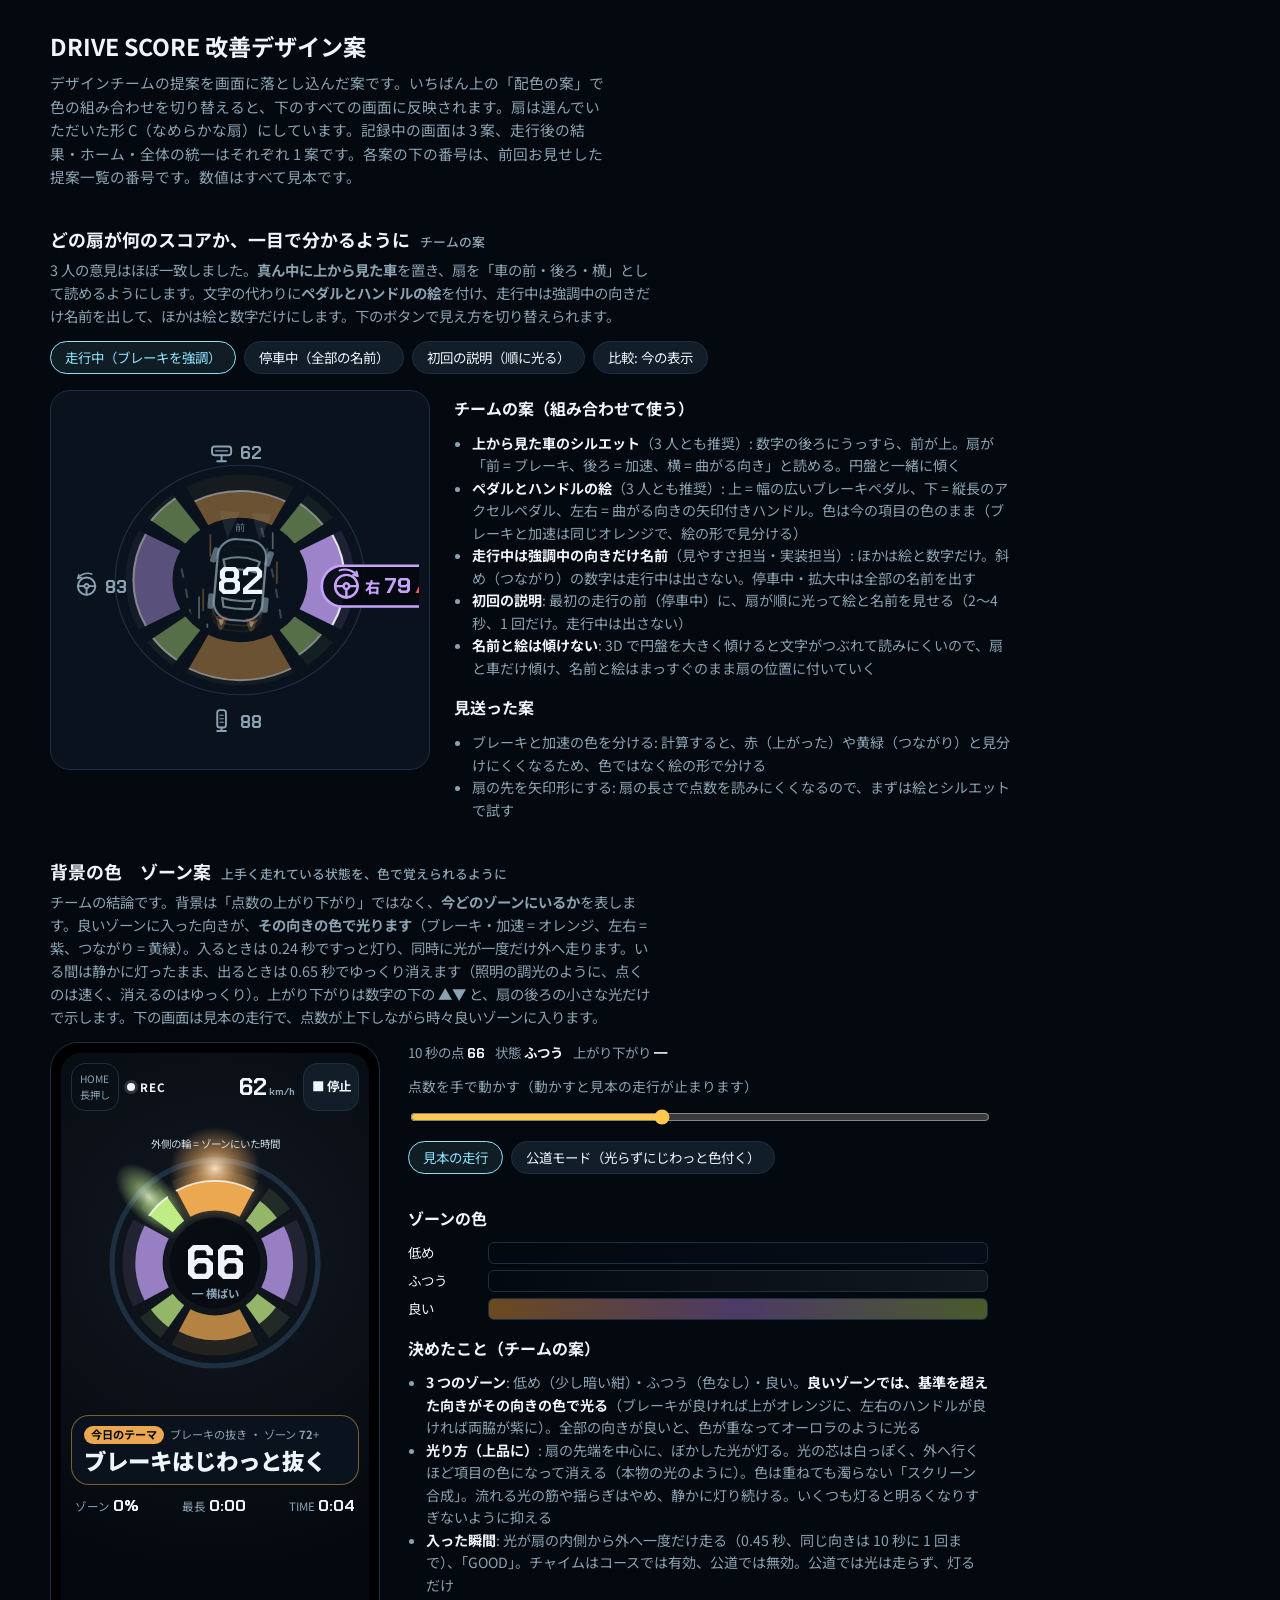
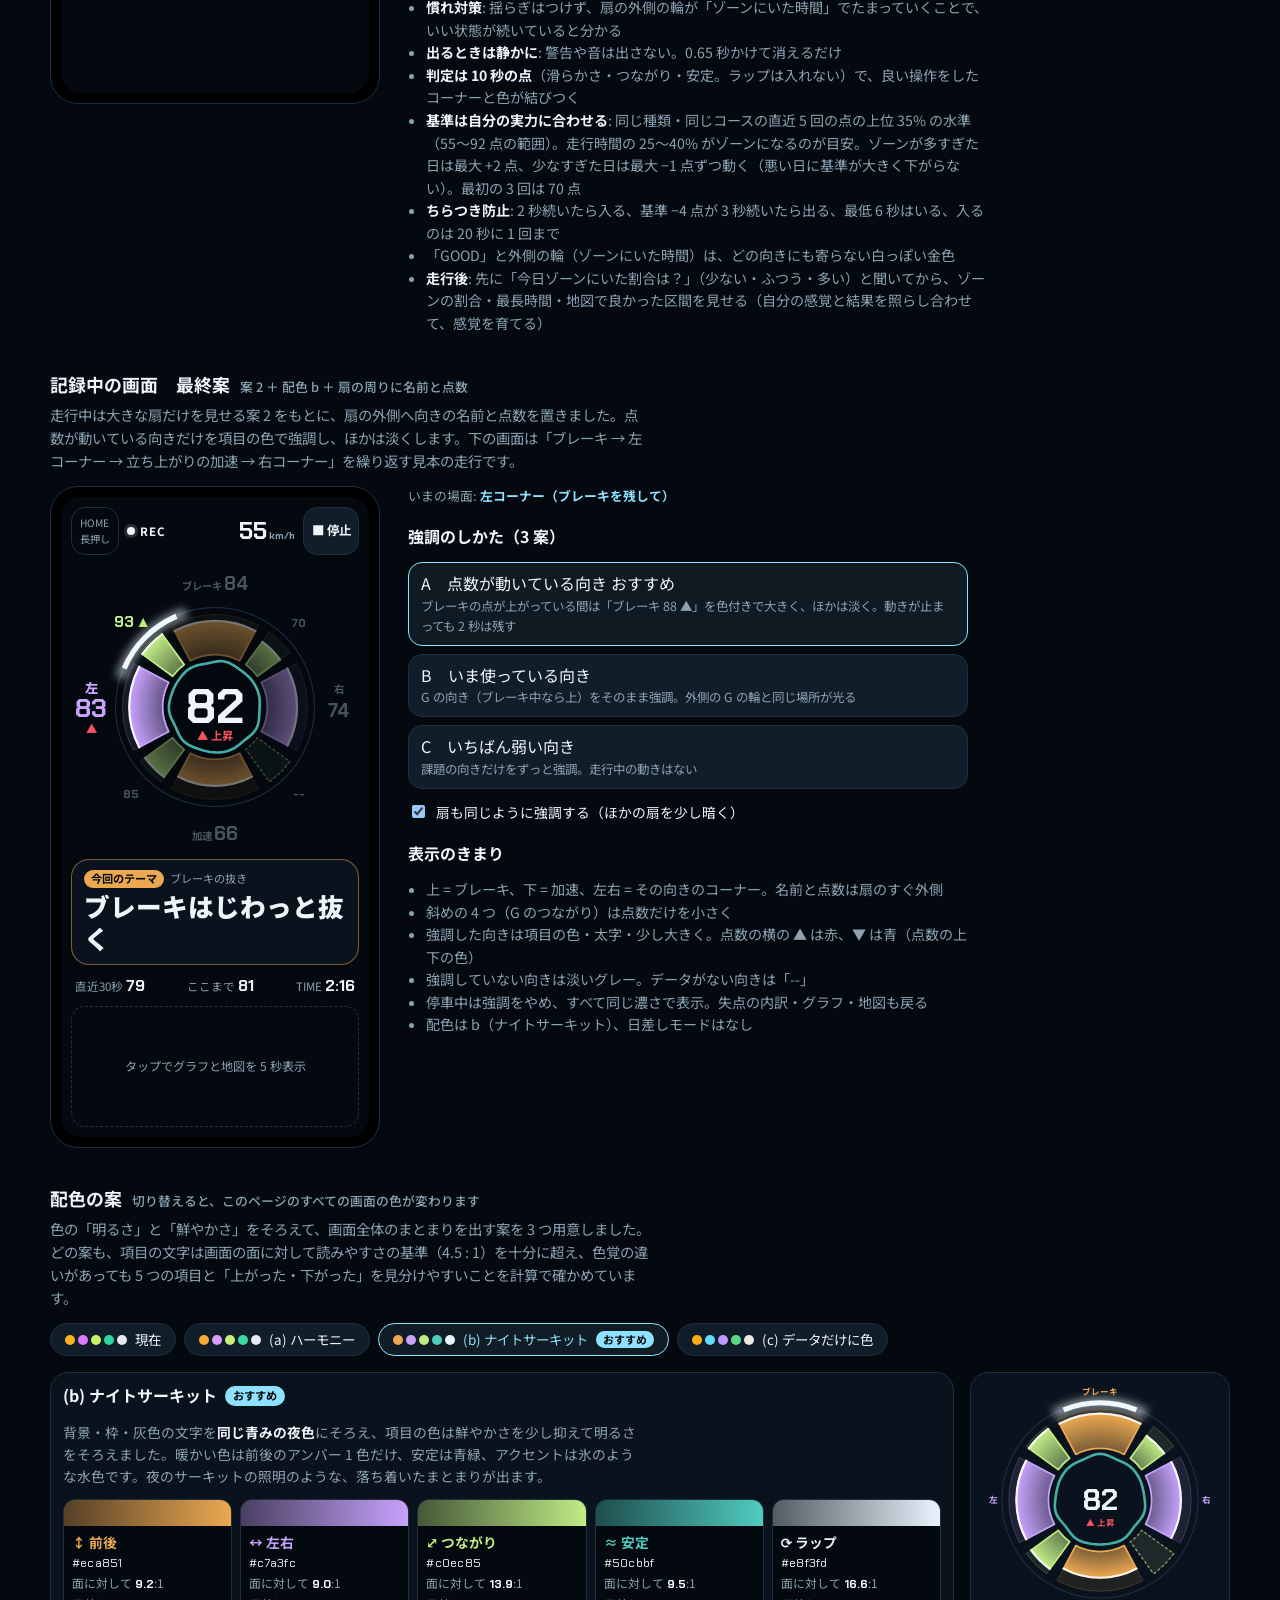
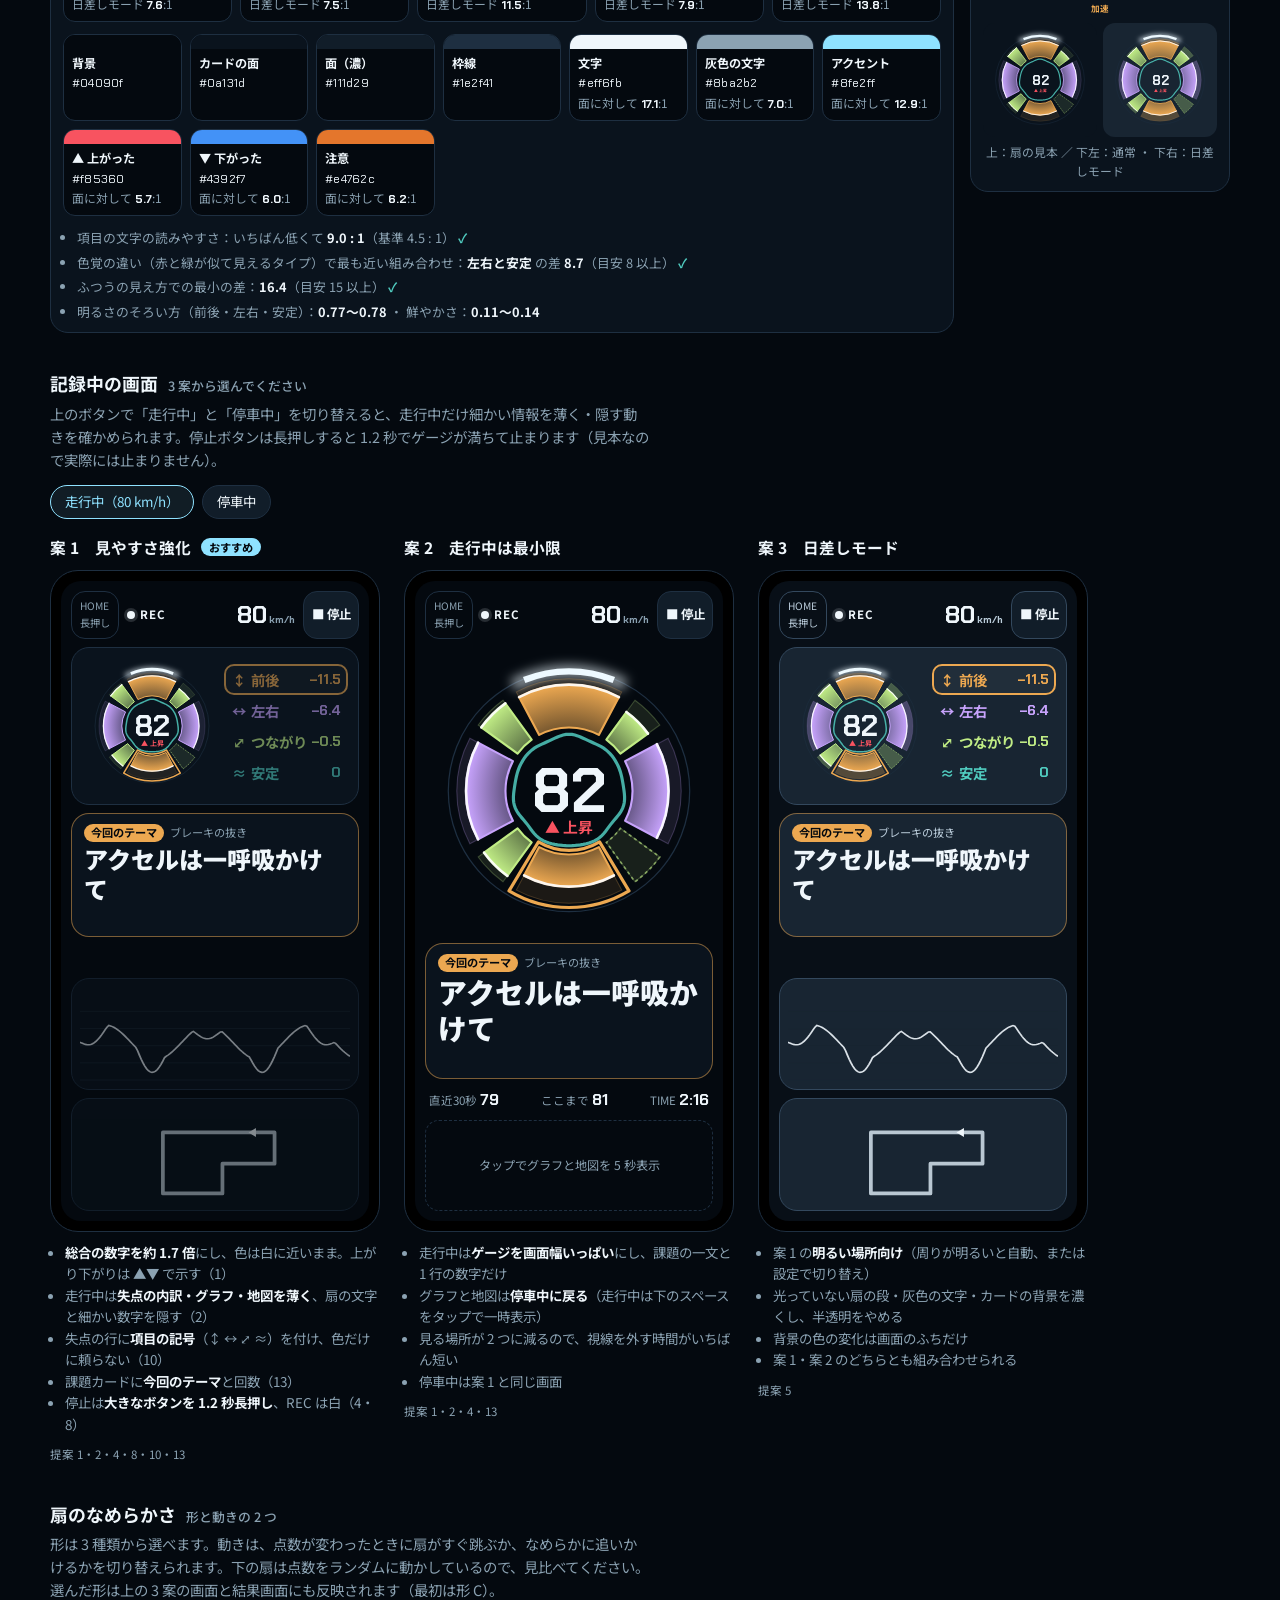
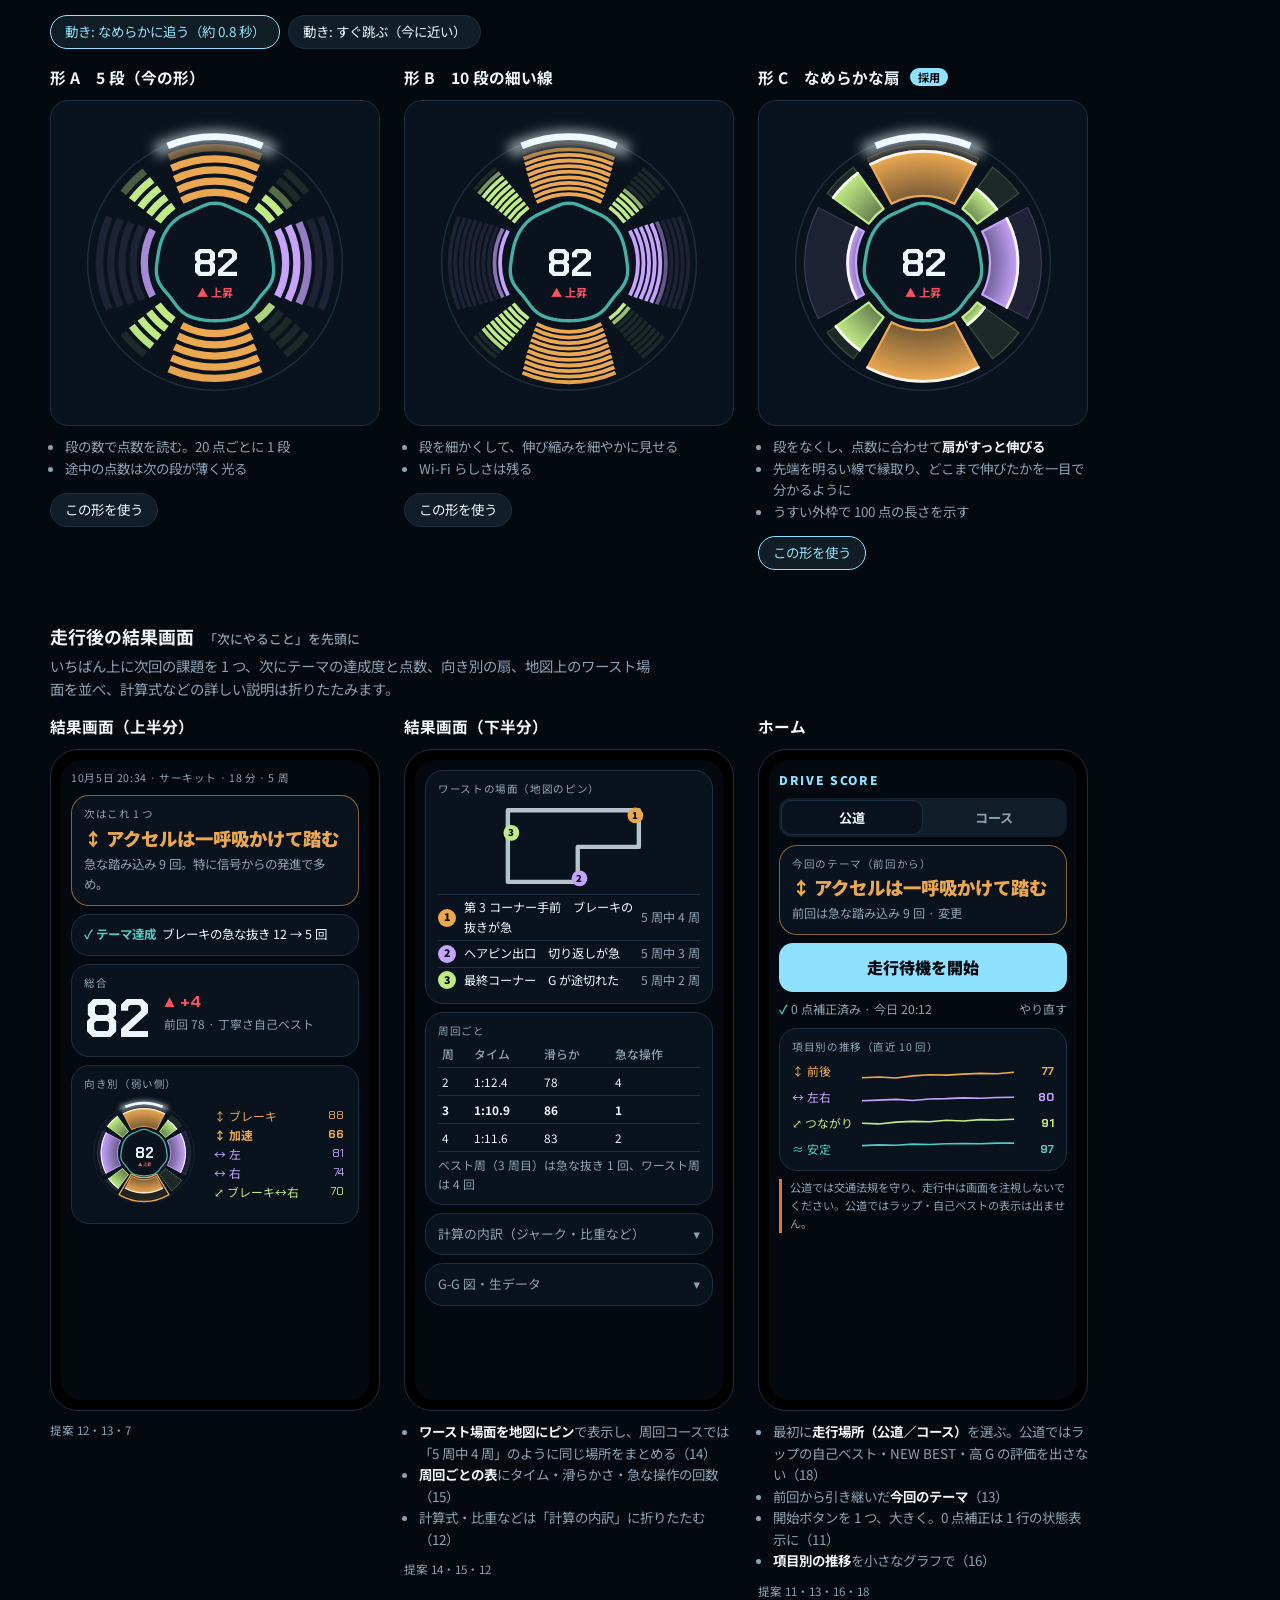
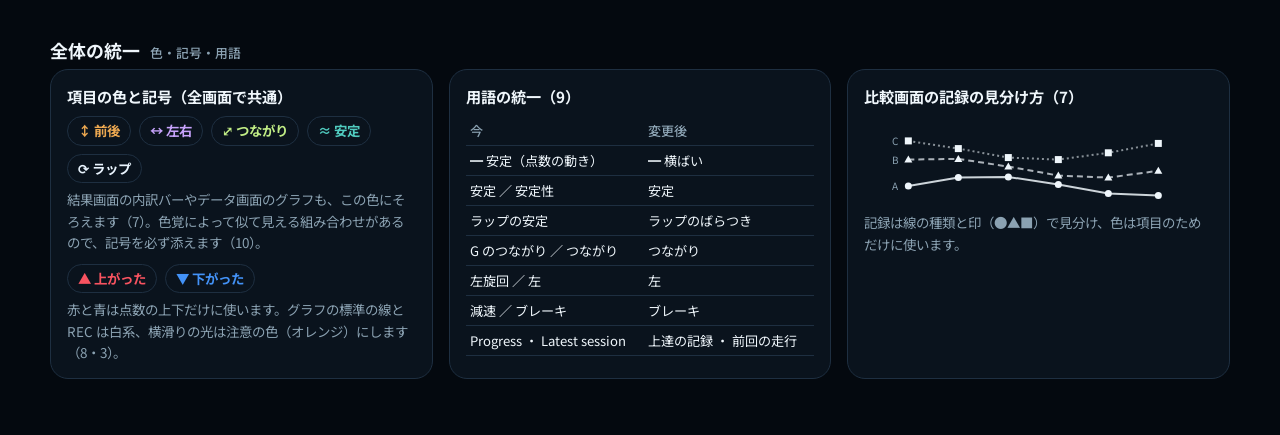
==== commit ffbf4d6a: "Mock: dash effect on acceleration, emphasis follows motion Co-Authored-By: Claude Opus 5.5 <noreply@" ====
--- a/design-final-mock.html
+++ b/design-final-mock.html
@@ -1201,7 +1201,7 @@
     { k: "al", dir: 135, span: 9, col: C.flow, v: 85, name: "左→加速" },
     { k: "ar", dir: 45, span: 9, col: C.flow, v: 70, name: "右→加速" },
   ];
-  let mode = "moving", introT0 = 0, carPhase = 0;
+  let mode = "moving", introT0 = 0, carPhase = 0, dashK = 0;
   const rad = (x) => x * Math.PI / 180;
   const p = (r, a) => `${(r * Math.cos(rad(a))).toFixed(1)},${(r * Math.sin(rad(a))).toFixed(1)}`;
   const sec = (dir, span, r1, r2) => `M${p(r2, dir - span)} A${r2},${r2} 0 0 1 ${p(r2, dir + span)} L${p(r1, dir + span)} A${r1},${r1} 0 0 0 ${p(r1, dir - span)} Z`;
@@ -1221,6 +1221,8 @@
     svg.replaceChildren();
     const t = (now - introT0) / 1000;
     const ph0 = (now / 1000) % 8; const axT = mode !== "moving" ? 0 : ph0 < 2 ? 0.25 : ph0 < 3.5 ? -0.5 : ph0 < 5.5 ? -0.05 : ph0 < 6.5 ? 0.3 : 0; const tilt = mode === "moving" ? `matrix(1,0,0,${(0.92 + axT * 0.1).toFixed(3)},0,${(axT * -6).toFixed(1)})` : "";
+    const ayT = mode !== "moving" ? 0 : ph0 < 3.5 ? 0 : ph0 < 5.5 ? 0.5 : ph0 < 6.5 ? 0.15 : -0.45;
+    const litK = axT > 0.12 ? "accel" : axT < -0.2 ? "brake" : ayT > 0.3 ? "left" : ayT < -0.3 ? "right" : "accel";
     const disc = el("g", { transform: tilt }, svg);
     // 車のシルエット（上から、前が上）
     const showCar = mode !== "now";
@@ -1230,7 +1232,10 @@
       const ax = mode !== "moving" ? 0 : ph < 2 ? 0.25 : ph < 3.5 ? -0.5 : ph < 5.5 ? -0.05 : ph < 6.5 ? 0.3 : 0;
       const ay = mode !== "moving" ? 0 : ph < 3.5 ? 0 : ph < 5.5 ? 0.5 : ph < 6.5 ? 0.15 : -0.45;
       const speed = mode !== "moving" ? 0 : 70 + 25 * Math.sin(ph / 8 * 2 * Math.PI);
-      carPhase = (carPhase || 0) + speed * 0.016 * 1.4;
+      // 加速中の「ダッシュ感」（0→1 を素早く立ち上げ、ゆっくり戻す）
+      const dashT = Math.max(0, Math.min(1, (ax - 0.12) / 0.15));
+      dashK += (dashT - dashK) * (dashT > dashK ? 0.25 : 0.08);
+      carPhase = (carPhase || 0) + speed * 0.016 * 1.4 * (1 + 1.6 * dashK);
       // 道路（車の下を流れる線）: 円盤の内側だけに見せる
       const cid = "lgclip";
       const defs = el("defs", {}, disc);
@@ -1241,13 +1246,20 @@
         el("path", { d: `M${lx + curve} -70 Q${lx + curve * 0.3} 0 ${lx} 70`, fill: "none", stroke: C.muted, "stroke-opacity": 0.35, "stroke-width": 2, "stroke-dasharray": "10 12", "stroke-dashoffset": (-carPhase).toFixed(1) }, road);
       }
       // 速さの筋（スピードが出ているほど長く・多く）
-      if (speed > 0) for (let k = 0; k < 4; k++) {
-        const x = [-36, -32, 32, 36][k], y0 = ((carPhase * 1.3 + k * 37) % 140) - 70;
-        el("line", { x1: x, y1: y0, x2: x, y2: y0 + speed * 0.25, stroke: "#eff6fb", "stroke-opacity": 0.18, "stroke-width": 1.4, "stroke-linecap": "round" }, road);
+      const nStreak = 4 + Math.round(6 * dashK);
+      if (speed > 0) for (let k = 0; k < nStreak; k++) {
+        const x = [-36, -32, 32, 36, -40, 40, -29, 29, -50, 50][k], y0 = ((carPhase * 1.3 + k * 37) % 140) - 70;
+        el("line", { x1: x, y1: y0, x2: x, y2: y0 + speed * (0.25 + 0.35 * dashK), stroke: dashK > 0.3 && k % 3 === 0 ? C.long : "#eff6fb", "stroke-opacity": 0.18 + 0.32 * dashK, "stroke-width": 1.4 + 0.6 * dashK, "stroke-linecap": "round" }, road);
       }
       // 車（向きは横 G で少しヨー、前輪は切れる、ブレーキでテールランプ）
       const yaw = -ay * 10;
-      const car = el("g", { fill: "none", stroke: C.muted, "stroke-opacity": 0.75, "stroke-width": 2.2, transform: `rotate(${yaw.toFixed(1)}) translate(0,${(ax * -6).toFixed(1)})` }, disc);
+      const surge = ax > 0 ? -6 * ax - 10 * dashK : -6 * ax;   // 加速で前へ飛び出す
+      // 残像（ダッシュ中だけ、後ろに 2 枚）
+      if (dashK > 0.05) [1, 2].forEach((n) => {
+        const gh = el("g", { transform: `rotate(${yaw.toFixed(1)}) translate(0,${(surge + n * 13 * dashK).toFixed(1)})`, opacity: (0.32 / n) * dashK }, disc);
+        el("rect", { x: -24, y: -42, width: 48, height: 84, rx: 18, fill: "none", stroke: C.long, "stroke-width": 2 }, gh);
+      });
+      const car = el("g", { fill: "none", stroke: C.muted, "stroke-opacity": 0.75, "stroke-width": 2.2, transform: `rotate(${yaw.toFixed(1)}) translate(0,${surge.toFixed(1)}) scale(${(1 - 0.03 * dashK).toFixed(3)},${(1 + 0.05 * dashK).toFixed(3)})` }, disc);
       el("rect", { x: -24, y: -42, width: 48, height: 84, rx: 18, fill: "#0a131d", "fill-opacity": 0.85 }, car);
       el("path", { d: "M-18 -20 Q0 -27 18 -20 L15 -9 Q0 -13 -15 -9 Z" }, car);
       el("path", { d: "M-16 20 Q0 24 16 20 L14 29 Q0 31 -14 29 Z" }, car);
@@ -1259,6 +1271,12 @@
       // テールランプ（ブレーキで明るく）
       const br = ax < -0.2 ? 0.95 : 0.25;
       [-15, 15].forEach((x) => el("rect", { x: x - 6, y: 39, width: 12, height: 3.5, rx: 1.5, fill: "#ff6b4a", "fill-opacity": br, stroke: "none" }, car));
+      // ダッシュ：後ろへ噴き出す光（ちらつき）
+      if (dashK > 0.05) [-15, 15].forEach((x, i) => {
+        const fl = 10 + 14 * dashK * (0.75 + 0.25 * Math.sin(now / 45 + i * 2));
+        el("path", { d: `M${x - 5} 42 Q${x} ${42 + fl * 1.4} ${x + 5} 42 Z`, fill: C.long, "fill-opacity": 0.55 * dashK, stroke: "none" }, car);
+        el("path", { d: `M${x - 2.5} 42 Q${x} ${42 + fl * 0.8} ${x + 2.5} 42 Z`, fill: "#fff4d6", "fill-opacity": 0.8 * dashK, stroke: "none" }, car);
+      });
       if (ax < -0.2) el("ellipse", { cx: 0, cy: 46, rx: 26, ry: 7, fill: "#ff6b4a", "fill-opacity": 0.18, stroke: "none" }, car);
       const fr = el("text", { x: 0, y: -52, fill: C.muted, "fill-opacity": 0.7, "font-size": 10, "text-anchor": "middle" }, disc); fr.textContent = "前";
     }
@@ -1266,7 +1284,7 @@
     const introIdx = mode === "intro" ? Math.floor(t / 0.55) % 9 : -1;
     D.forEach((d, i) => {
       const r2 = 66 + 46 * d.v / 100;
-      const lit = mode === "intro" ? introIdx === i : (mode === "moving" ? d.k === "brake" : false);
+      const lit = mode === "intro" ? introIdx === i : (mode === "moving" ? d.k === litK : false);
       const dim = (mode === "moving" && !lit) || (mode === "intro" && !lit);
       const g = el("g", { opacity: dim ? (mode === "intro" ? 0.3 : 0.55) : 1 }, disc);
       el("path", { d: sec(d.dir, d.span, 66, 112), fill: d.col, "fill-opacity": 0.1 }, g);
@@ -1276,7 +1294,7 @@
     // 名前・絵・数字（傾けない層）
     D.forEach((d, i) => {
       const isWide = d.span > 10;
-      const lit = mode === "intro" ? introIdx === i : mode === "moving" && d.k === "brake";
+      const lit = mode === "intro" ? introIdx === i : mode === "moving" && d.k === litK;
       if (mode === "moving" && !isWide && !lit) return;              // 走行中は斜めの数字を出さない
       const rr = isWide ? 146 : 136;
       const x = rr * Math.cos(rad(d.dir)) + (d.dir === 180 ? 14 : d.dir === 0 ? -4 : 0), y = rr * Math.sin(rad(d.dir)) * (mode === "moving" ? 0.9 : 1) + (mode === "moving" ? 6 : 0);
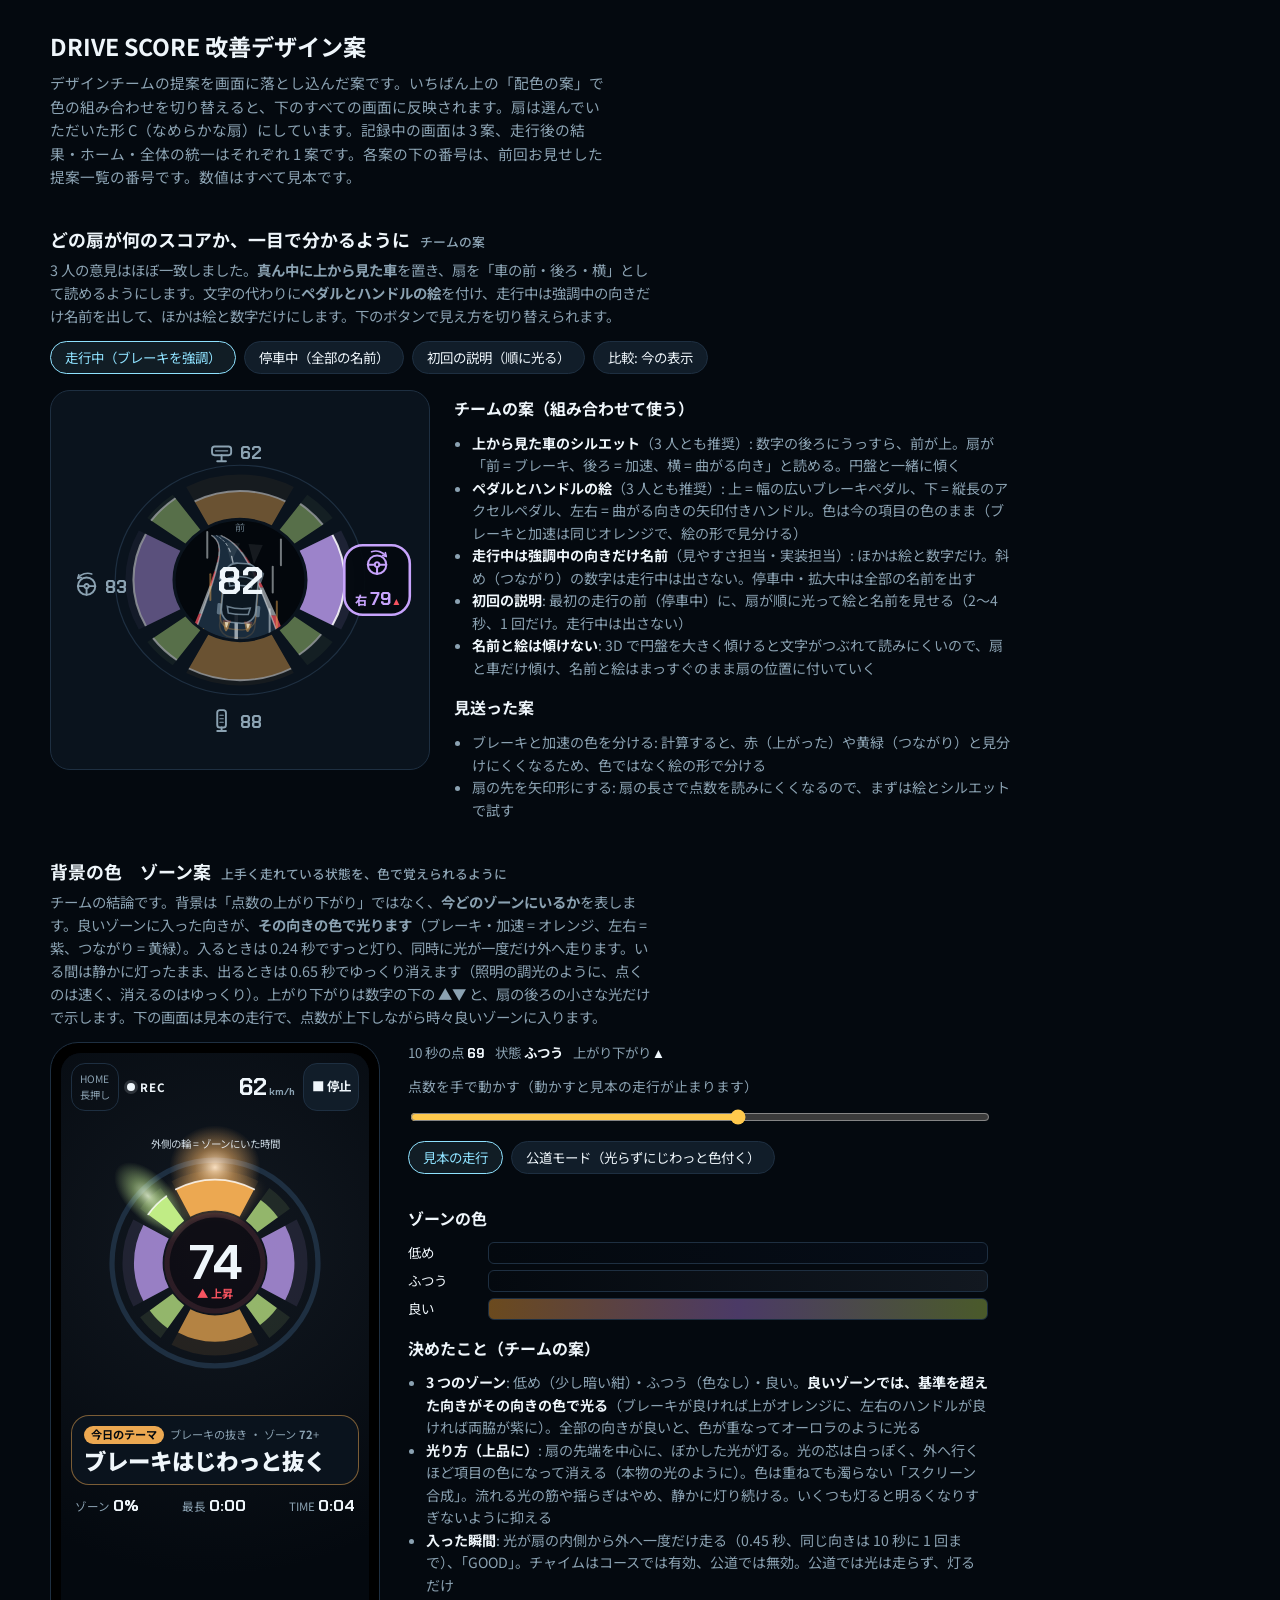
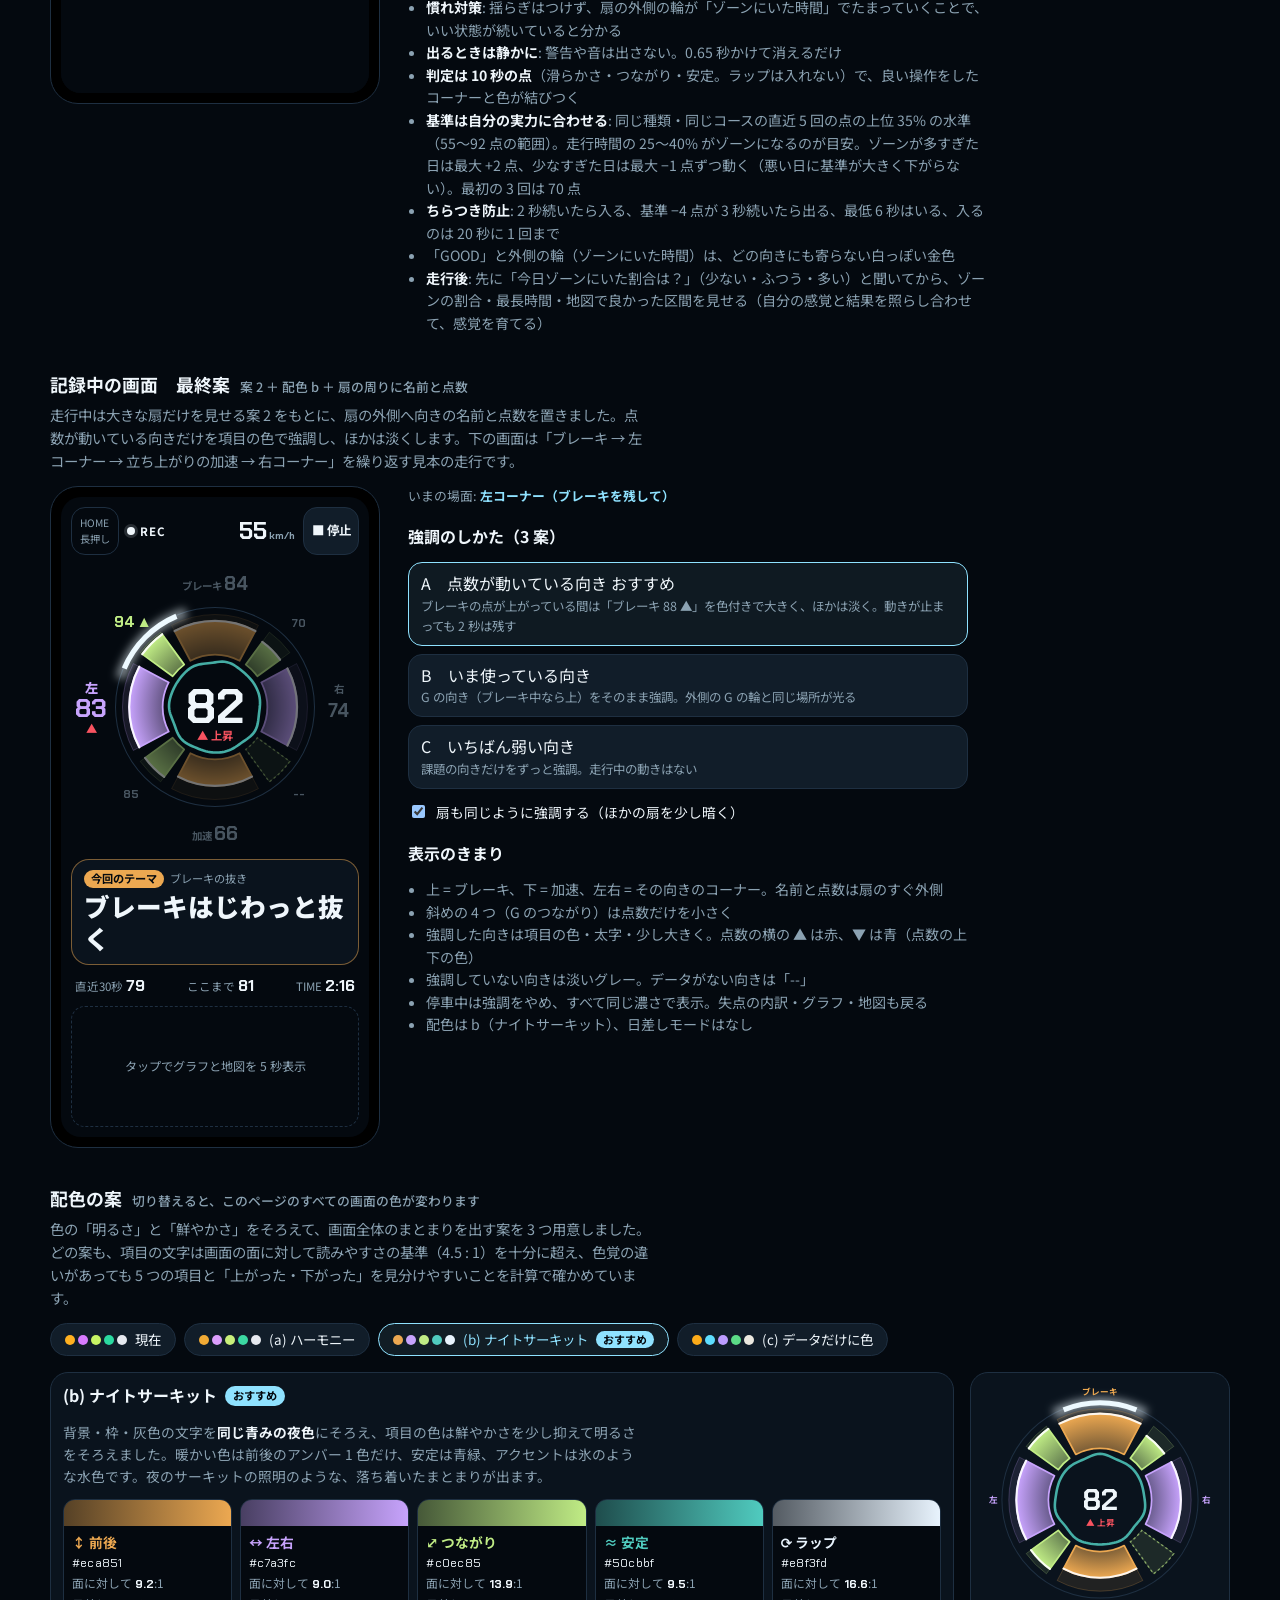
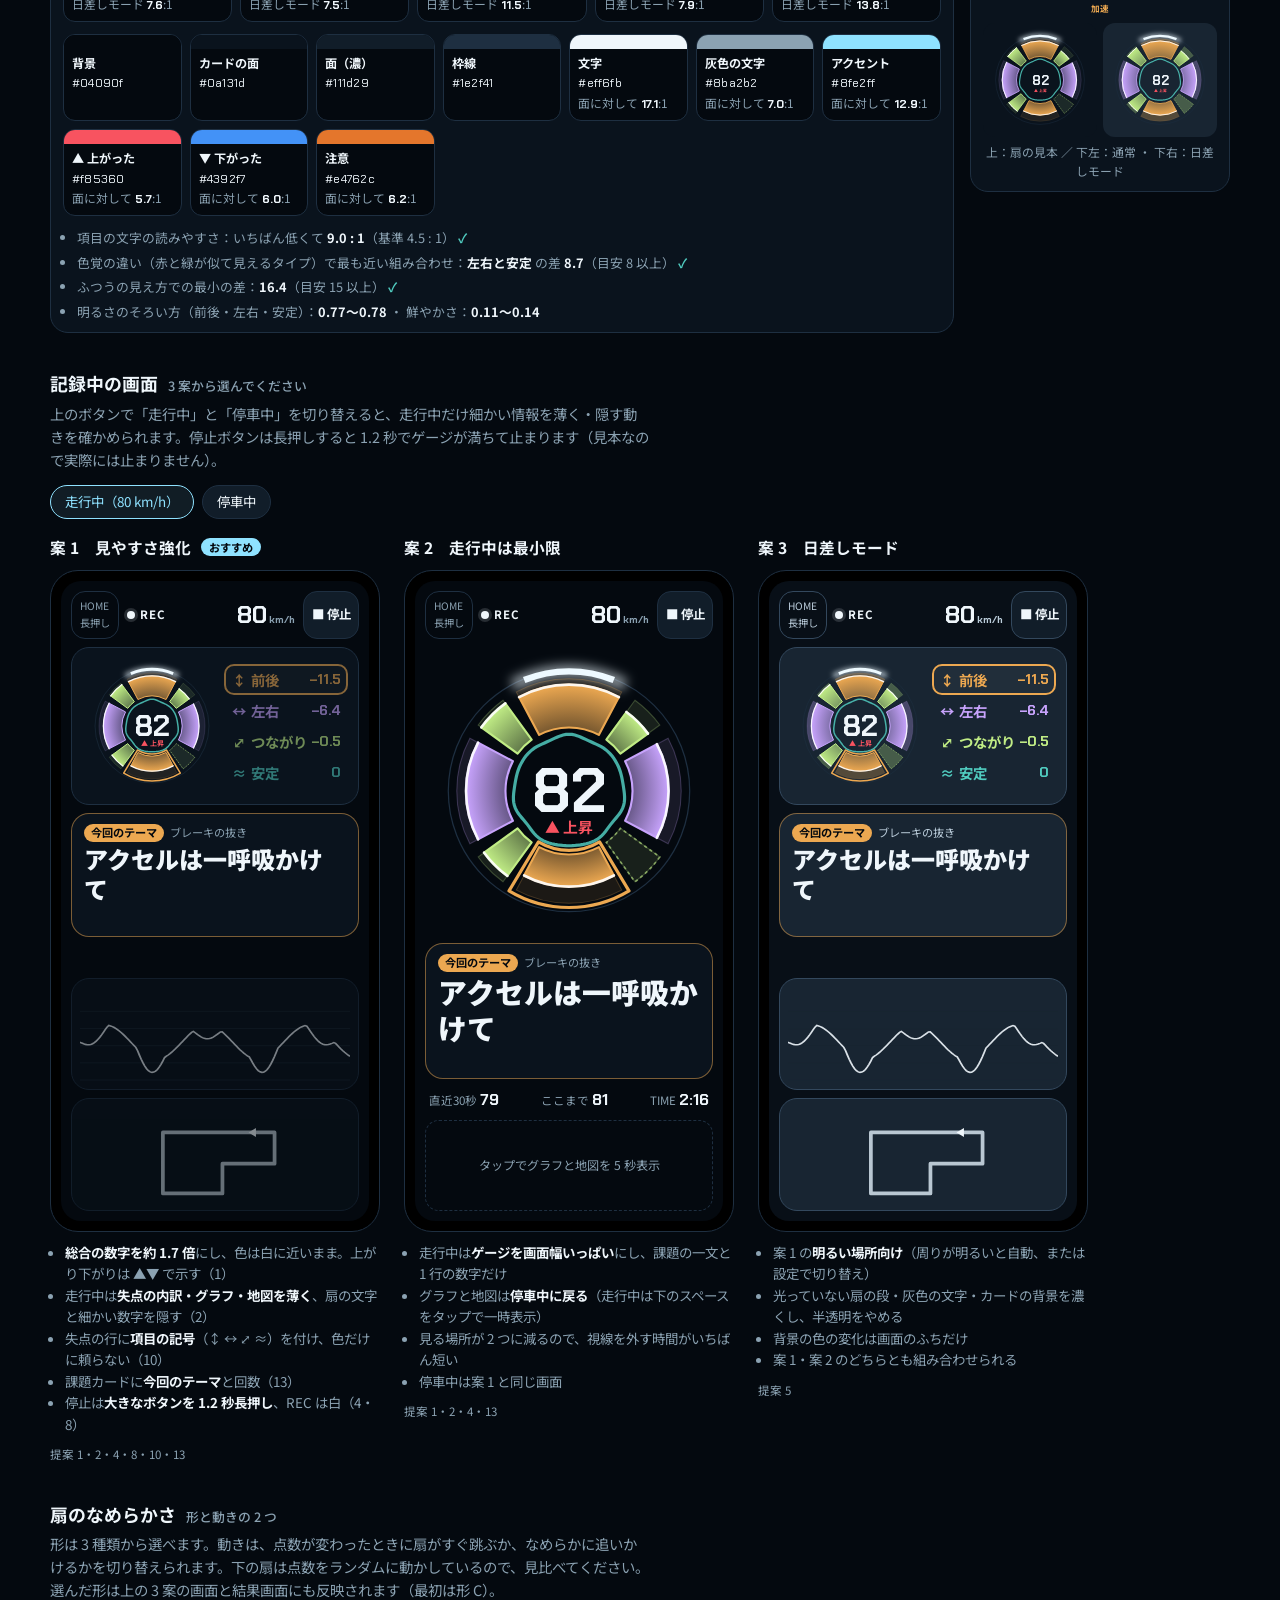
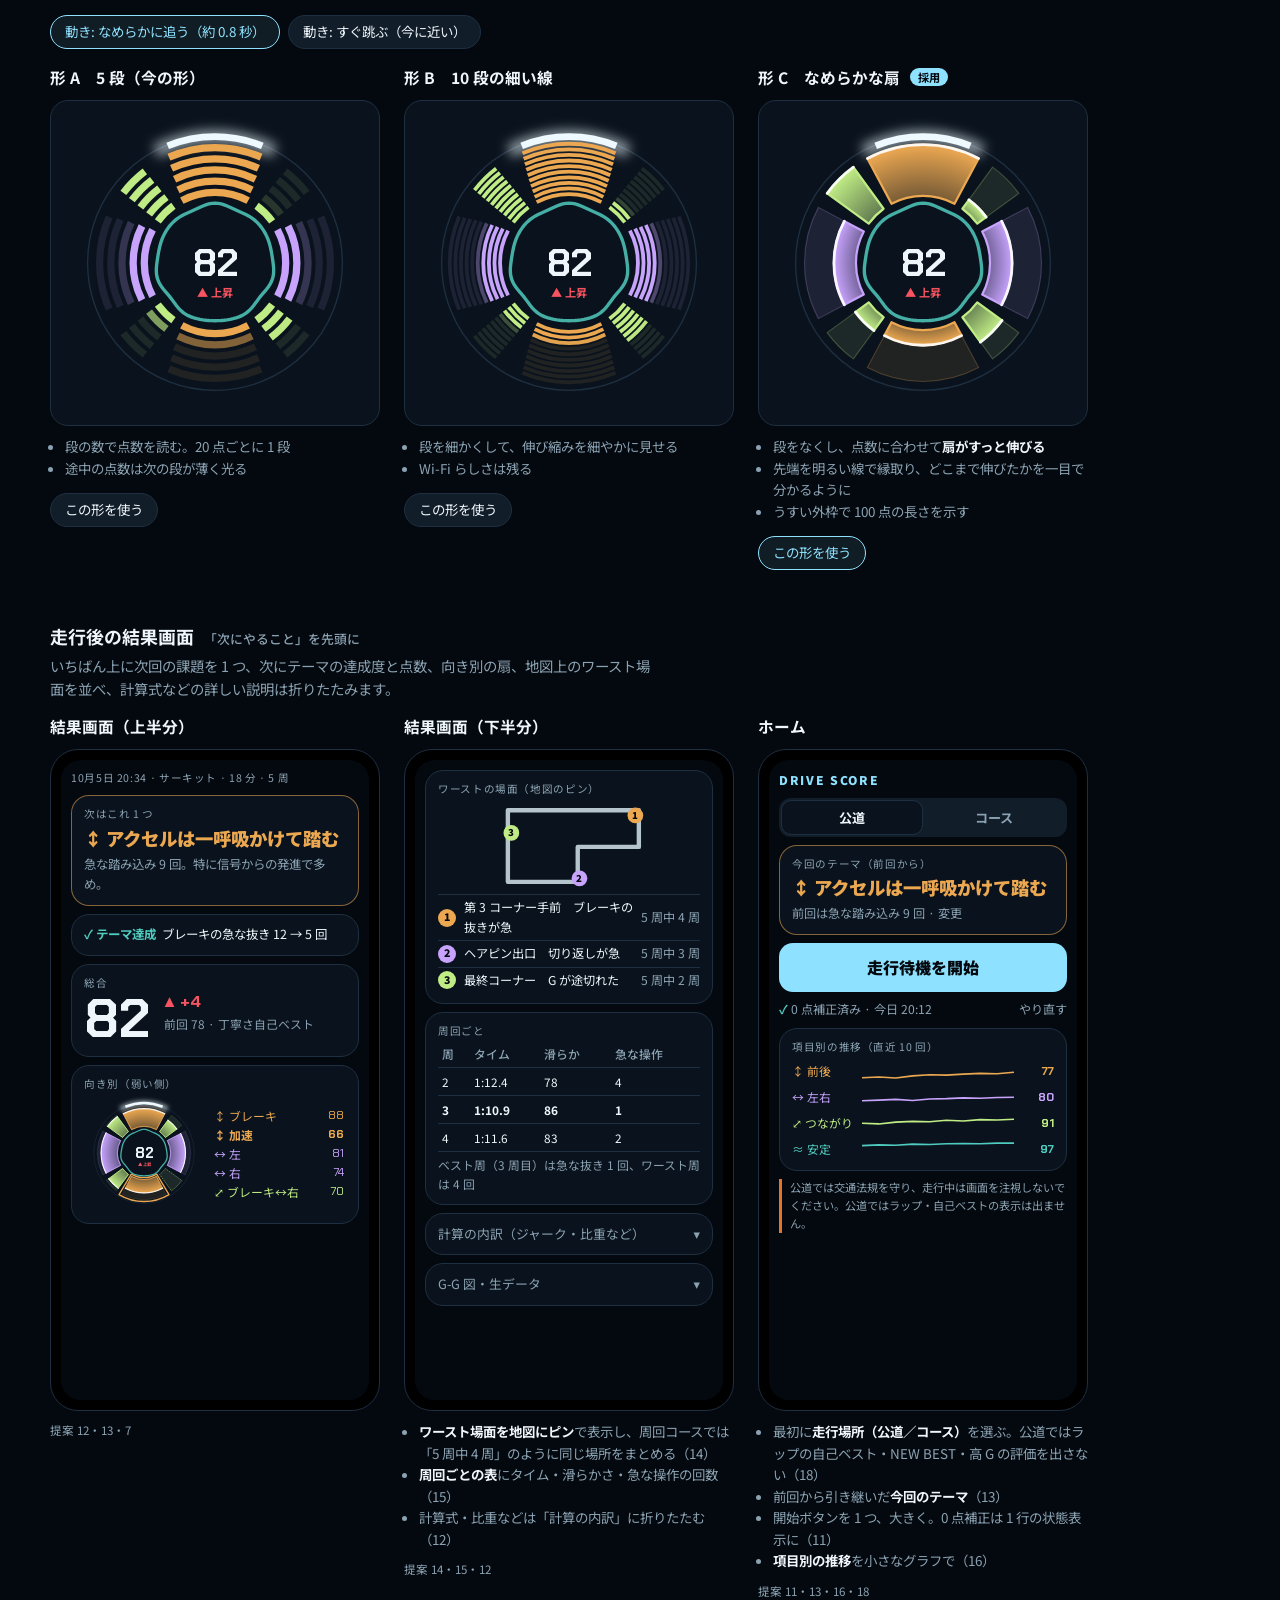
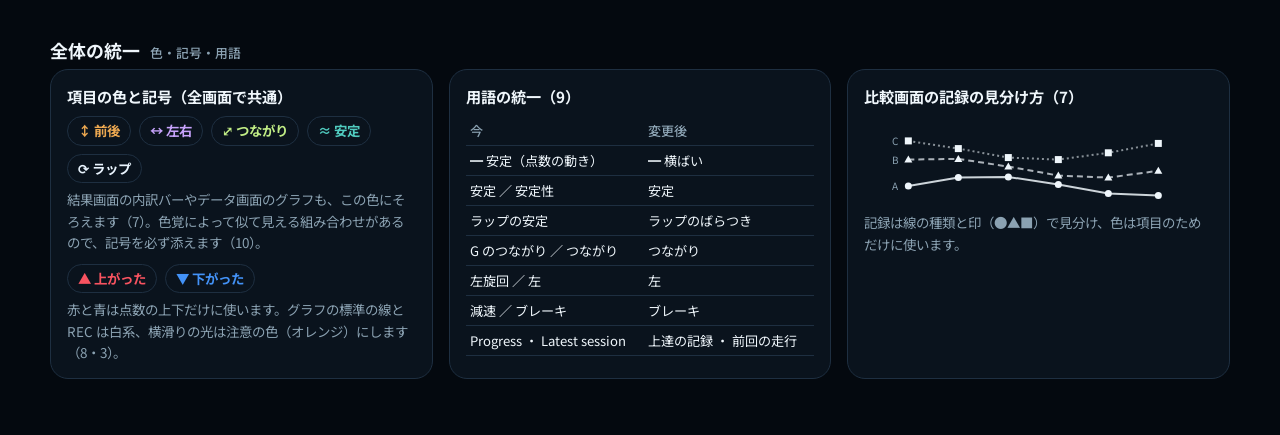
==== commit 973d3e64: "Mock: 3D chase-view road that bends through corners Co-Authored-By: Claude Opus 5.5 <noreply@anthrop" ====
--- a/design-final-mock.html
+++ b/design-final-mock.html
@@ -1201,7 +1201,7 @@
     { k: "al", dir: 135, span: 9, col: C.flow, v: 85, name: "左→加速" },
     { k: "ar", dir: 45, span: 9, col: C.flow, v: 70, name: "右→加速" },
   ];
-  let mode = "moving", introT0 = 0, carPhase = 0, dashK = 0;
+  let mode = "moving", introT0 = 0, carPhase = 0, dashK = 0, curvS = 0;
   const rad = (x) => x * Math.PI / 180;
   const p = (r, a) => `${(r * Math.cos(rad(a))).toFixed(1)},${(r * Math.sin(rad(a))).toFixed(1)}`;
   const sec = (dir, span, r1, r2) => `M${p(r2, dir - span)} A${r2},${r2} 0 0 1 ${p(r2, dir + span)} L${p(r1, dir + span)} A${r1},${r1} 0 0 0 ${p(r1, dir - span)} Z`;
@@ -1239,11 +1239,41 @@
       // 道路（車の下を流れる線）: 円盤の内側だけに見せる
       const cid = "lgclip";
       const defs = el("defs", {}, disc);
-      const cp = el("clipPath", { id: cid }, defs); el("circle", { r: 60 }, cp);
+      const cp = el("clipPath", { id: cid }, defs); el("circle", { r: 63 }, cp);
       const road = el("g", { "clip-path": `url(#${cid})` }, disc);
-      const curve = ay * 60; // 曲がっている向きへ道が曲がって見える
-      for (const lx of [-44, 44]) {
-        el("path", { d: `M${lx + curve} -70 Q${lx + curve * 0.3} 0 ${lx} 70`, fill: "none", stroke: C.muted, "stroke-opacity": 0.35, "stroke-width": 2, "stroke-dasharray": "10 12", "stroke-dashoffset": (-carPhase).toFixed(1) }, road);
+      // 3D の道路（追いかけ視点）：手前が広く奥がすぼまり、コーナーでは奥ほど曲がる向きへ流れる
+      curvS += (-ay - curvS) * 0.08;                    // 曲がり具合をなめらかに
+      const F = 46, HOR = -60, K = 0.34;
+      const P = (d, off) => [F * (curvS * K * d * d + off) / d, HOR + 132 / d];   // 奥行き d・横位置 off → 画面
+      const DS = []; for (let d = 1; d <= 10.01; d += 0.25) DS.push(d);
+      const edge = (off) => DS.map((d) => P(d, off));
+      const L = edge(-1), R = edge(1);
+      const poly = (pts) => pts.map(([x, y], n) => `${n ? "L" : "M"}${x.toFixed(1)} ${y.toFixed(1)}`).join(" ");
+      el("circle", { r: 64, fill: "#03070c" }, road);
+      const bank = el("g", { transform: `rotate(${(-curvS * 9).toFixed(1)} 0 30)` }, road);   // 内側へ少しバンク
+      // 地平のにじみと路面
+      el("rect", { x: -90, y: -90, width: 180, height: 32, fill: C.accent, "fill-opacity": 0.07 }, bank);
+      el("path", { d: poly(L) + " " + poly(R.slice().reverse()).replace("M", "L") + " Z", fill: "#1a2c3d" }, bank);
+      // 縁石（赤白）：コーナーの内側を強く
+      const step = 0.6, kph = (carPhase / 40) % (step * 2);
+      for (let z = 1 - kph; z < 10; z += step) {
+        const z0 = Math.max(1, z), z1 = Math.min(10, z + step); if (z1 <= z0) continue;
+        const red = Math.round((z - 1 + kph) / step) % 2 === 0;
+        for (const side of [-1, 1]) {
+          const inner = (side < 0 && curvS < -0.05) || (side > 0 && curvS > 0.05) ? false : (Math.abs(curvS) > 0.05);
+          const w = inner ? 0.16 : 0.09;
+          const a = P(z0, side), b = P(z1, side), c = P(z1, side * (1 + w)), e = P(z0, side * (1 + w));
+          el("path", { d: poly([a, b, c, e]) + " Z", fill: red ? "#f85360" : "#eff6fb", "fill-opacity": (red ? 0.75 : 0.55) * Math.min(1, 2.2 / z0) }, bank);
+        }
+      }
+      // 路肩の線
+      for (const pts of [L, R]) el("path", { d: poly(pts), fill: "none", stroke: "#eff6fb", "stroke-opacity": 0.45, "stroke-width": 1.4 }, bank);
+      // センターの破線（奥ほど細く短い）
+      const cstep = 1.2, cph = (carPhase / 40) % cstep;
+      for (let z = 1 - cph; z < 10; z += cstep) {
+        const z0 = Math.max(1, z), z1 = Math.min(10, z + cstep * 0.5); if (z1 <= z0) continue;
+        const a = P(z0, 0), b = P(z1, 0);
+        el("line", { x1: a[0].toFixed(1), y1: a[1].toFixed(1), x2: b[0].toFixed(1), y2: b[1].toFixed(1), stroke: "#eff6fb", "stroke-opacity": 0.6, "stroke-width": (3 / z0 + 0.4).toFixed(2), "stroke-linecap": "round" }, bank);
       }
       // 速さの筋（スピードが出ているほど長く・多く）
       const nStreak = 4 + Math.round(6 * dashK);
@@ -1256,10 +1286,10 @@
       const surge = ax > 0 ? -6 * ax - 10 * dashK : -6 * ax;   // 加速で前へ飛び出す
       // 残像（ダッシュ中だけ、後ろに 2 枚）
       if (dashK > 0.05) [1, 2].forEach((n) => {
-        const gh = el("g", { transform: `rotate(${yaw.toFixed(1)}) translate(0,${(surge + n * 13 * dashK).toFixed(1)})`, opacity: (0.32 / n) * dashK }, disc);
+        const gh = el("g", { transform: `translate(0,14) scale(0.72) rotate(${yaw.toFixed(1)}) translate(0,${(surge + n * 13 * dashK).toFixed(1)})`, opacity: (0.32 / n) * dashK }, disc);
         el("rect", { x: -24, y: -42, width: 48, height: 84, rx: 18, fill: "none", stroke: C.long, "stroke-width": 2 }, gh);
       });
-      const car = el("g", { fill: "none", stroke: C.muted, "stroke-opacity": 0.75, "stroke-width": 2.2, transform: `rotate(${yaw.toFixed(1)}) translate(0,${surge.toFixed(1)}) scale(${(1 - 0.03 * dashK).toFixed(3)},${(1 + 0.05 * dashK).toFixed(3)})` }, disc);
+      const car = el("g", { fill: "none", stroke: C.muted, "stroke-opacity": 0.75, "stroke-width": 2.2, transform: `translate(0,14) scale(0.72) rotate(${yaw.toFixed(1)}) translate(0,${surge.toFixed(1)}) scale(${(1 - 0.03 * dashK).toFixed(3)},${(1 + 0.05 * dashK).toFixed(3)})` }, disc);
       el("rect", { x: -24, y: -42, width: 48, height: 84, rx: 18, fill: "#0a131d", "fill-opacity": 0.85 }, car);
       el("path", { d: "M-18 -20 Q0 -27 18 -20 L15 -9 Q0 -13 -15 -9 Z" }, car);
       el("path", { d: "M-16 20 Q0 24 16 20 L14 29 Q0 31 -14 29 Z" }, car);
@@ -1305,6 +1335,17 @@
         const tx = el("text", { x: 0, y: 6, fill: d.col, "fill-opacity": 0.8, "font-size": isWide ? 15 : 13, "font-weight": 700, "text-anchor": "middle" }, g);
         tx.textContent = isWide ? `${d.name} ${d.v}` : d.v; return;
       }
+      const sidePill = lit && mode === "moving" && (d.dir === 0 || d.dir === 180);
+      if (sidePill) {
+        const sg = el("g", { transform: `translate(${d.dir === 180 ? -8 : -8},-6)` }, g);
+        el("rect", { x: -32, y: -34, width: 64, height: 68, rx: 18, fill: C.bg, "fill-opacity": 0.94, stroke: d.col, "stroke-width": 2.5 }, sg);
+        const ig = el("g", { transform: "translate(0,-15)" }, sg); icon(ig, d.icon, d.col, 0.9);
+        const tx = el("text", { x: 0, y: 24, fill: d.col, "font-size": 18, "font-weight": 800, "text-anchor": "middle", "font-family": "Chakra Petch, Noto Sans JP, sans-serif" }, sg);
+        const a = el("tspan", { "font-size": 12, "font-family": "Noto Sans JP, sans-serif" }, tx); a.textContent = d.name + " ";
+        const b2 = el("tspan", {}, tx); b2.textContent = d.v;
+        const c = el("tspan", { fill: C.up, "font-size": 10, dx: 2 }, tx); c.textContent = "▲";
+        return;
+      }
       if (lit && mode === "moving") {
         el("rect", { x: -62, y: -20, width: 124, height: 40, rx: 20, fill: C.bg, "fill-opacity": 0.94, stroke: d.col, "stroke-width": 2.5 }, g);
       }
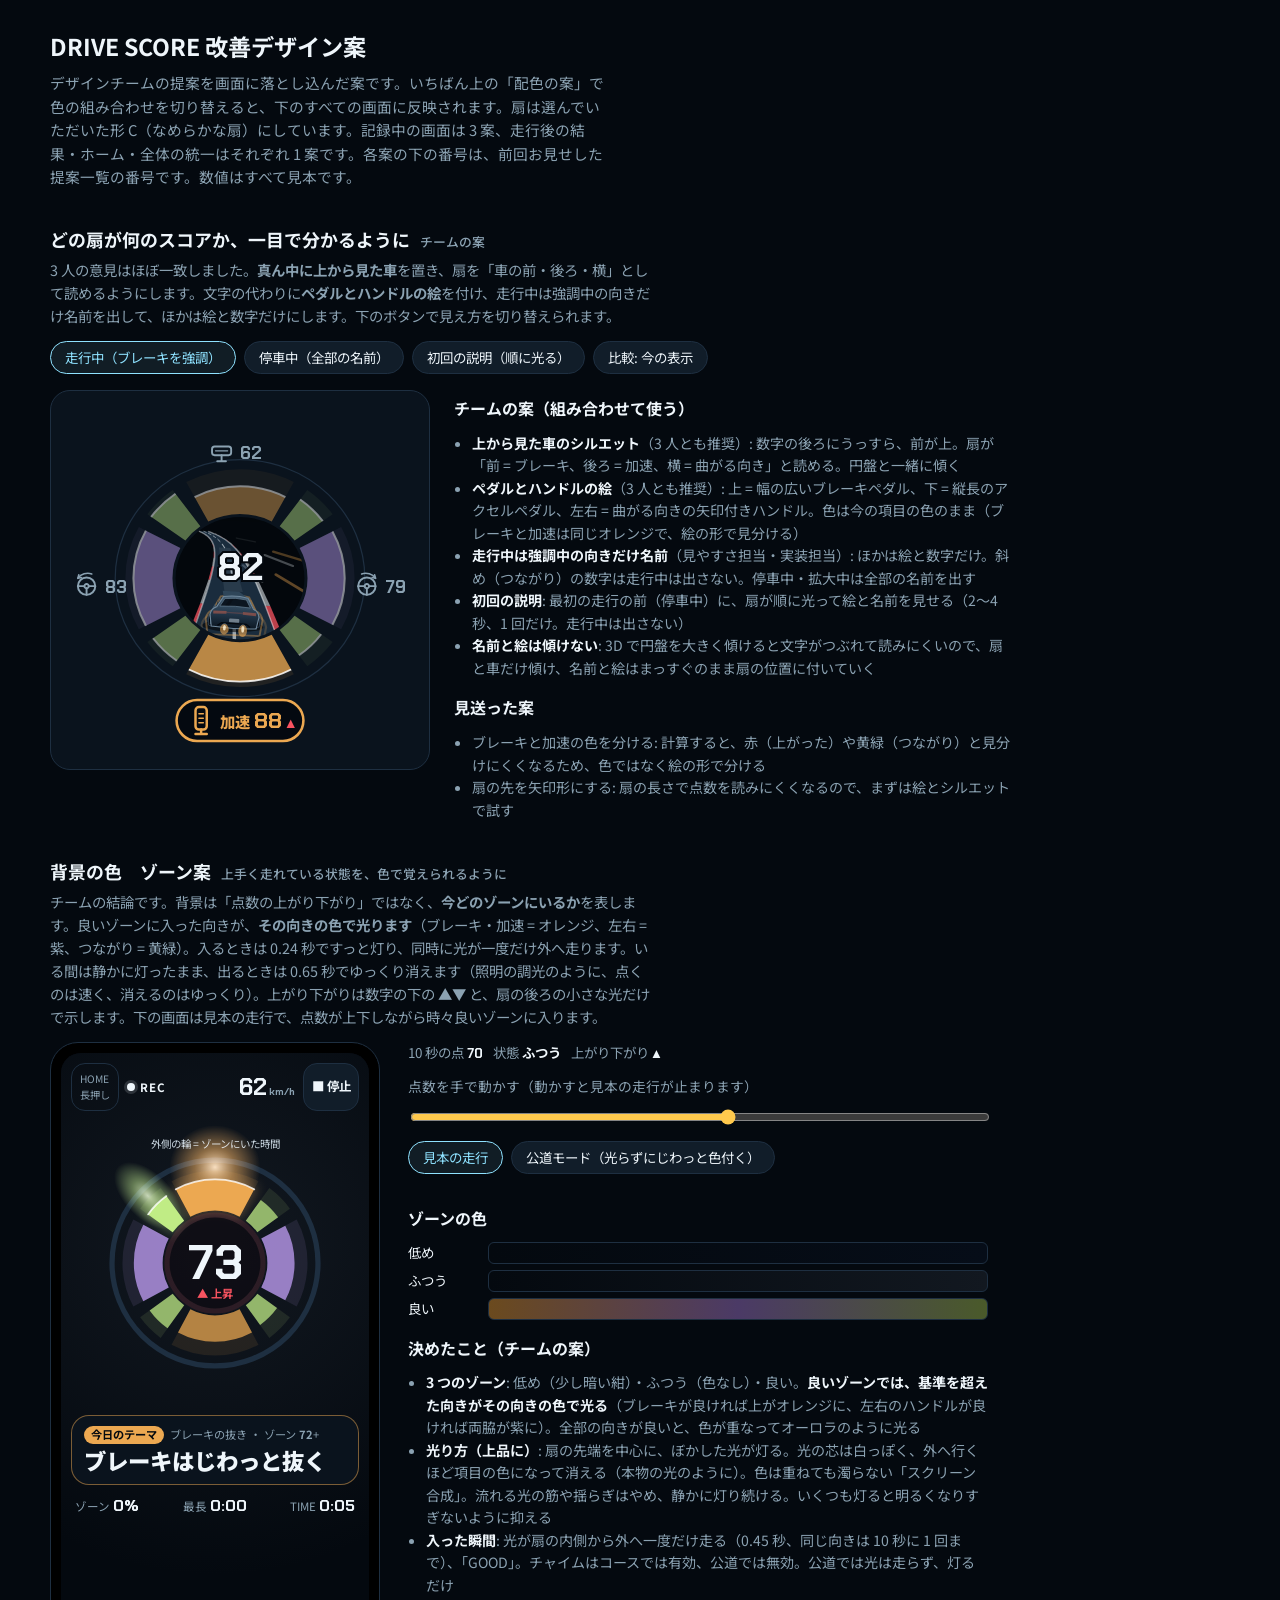
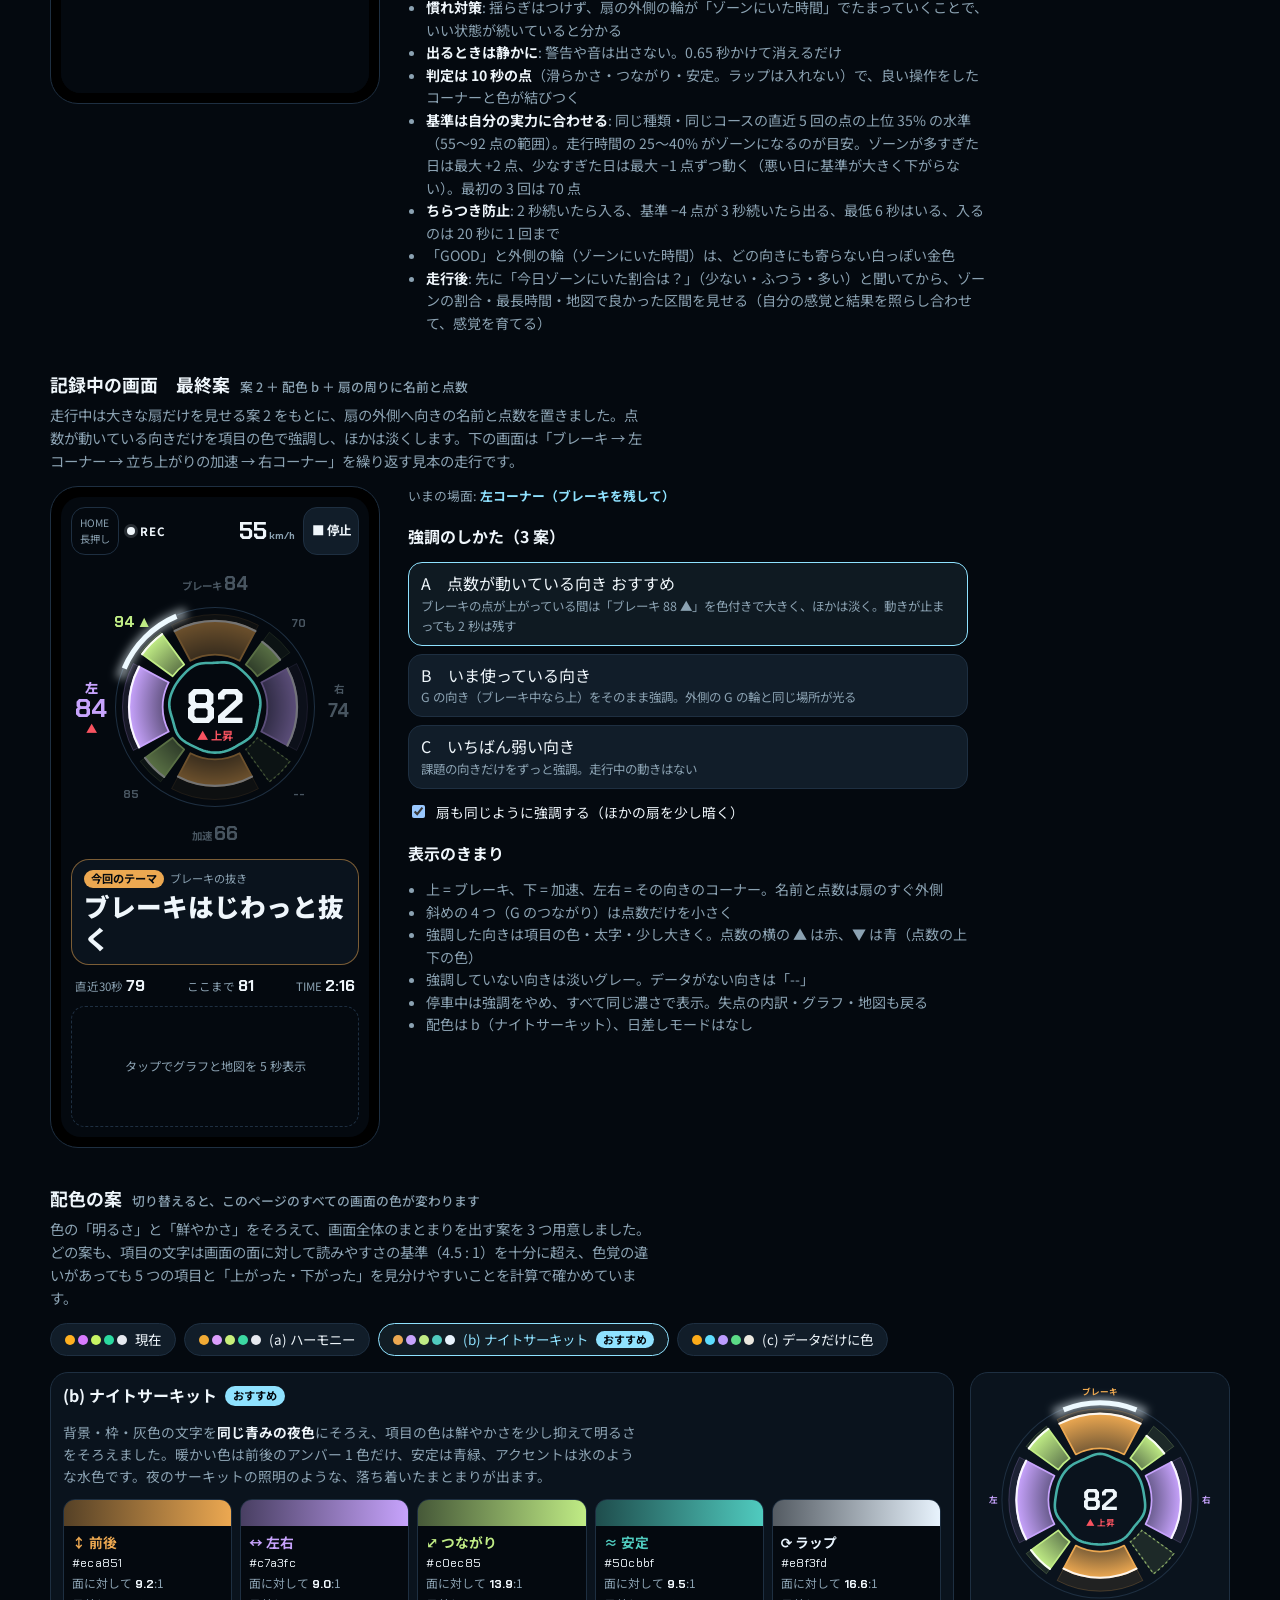
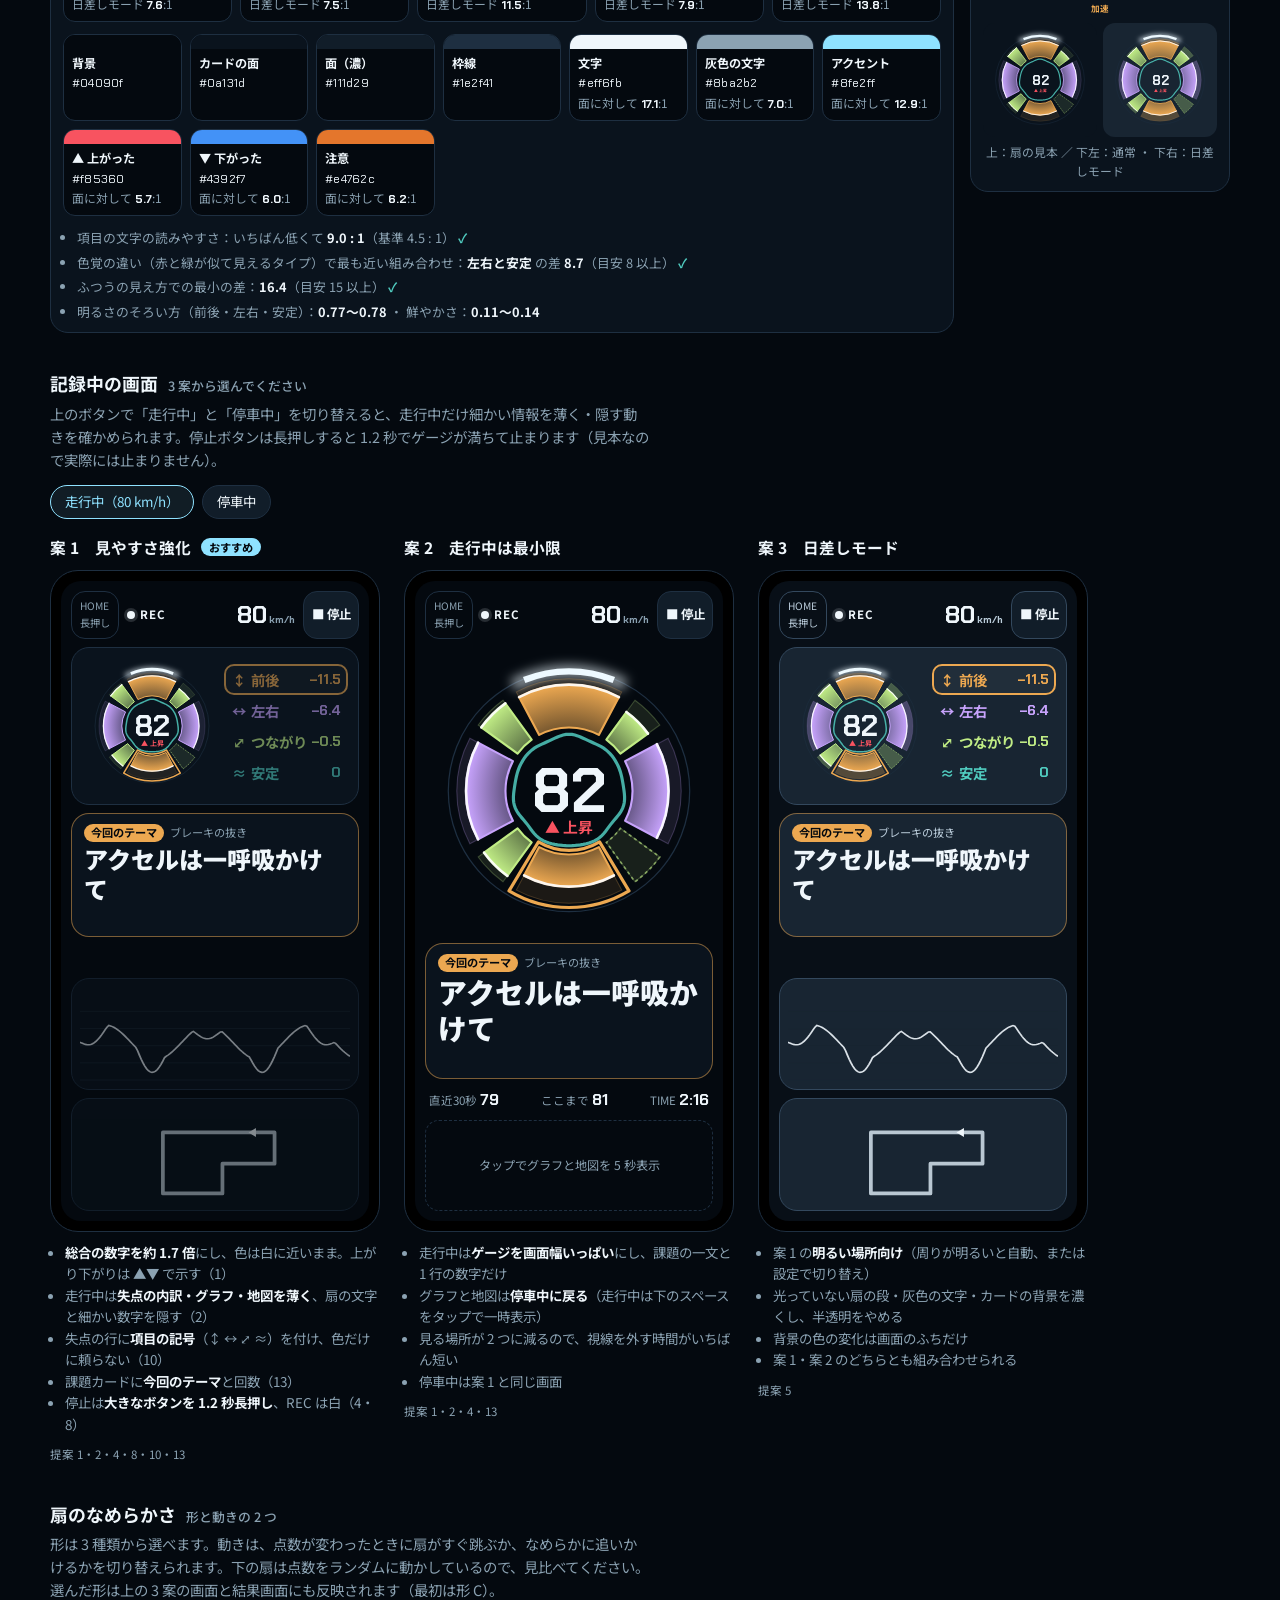
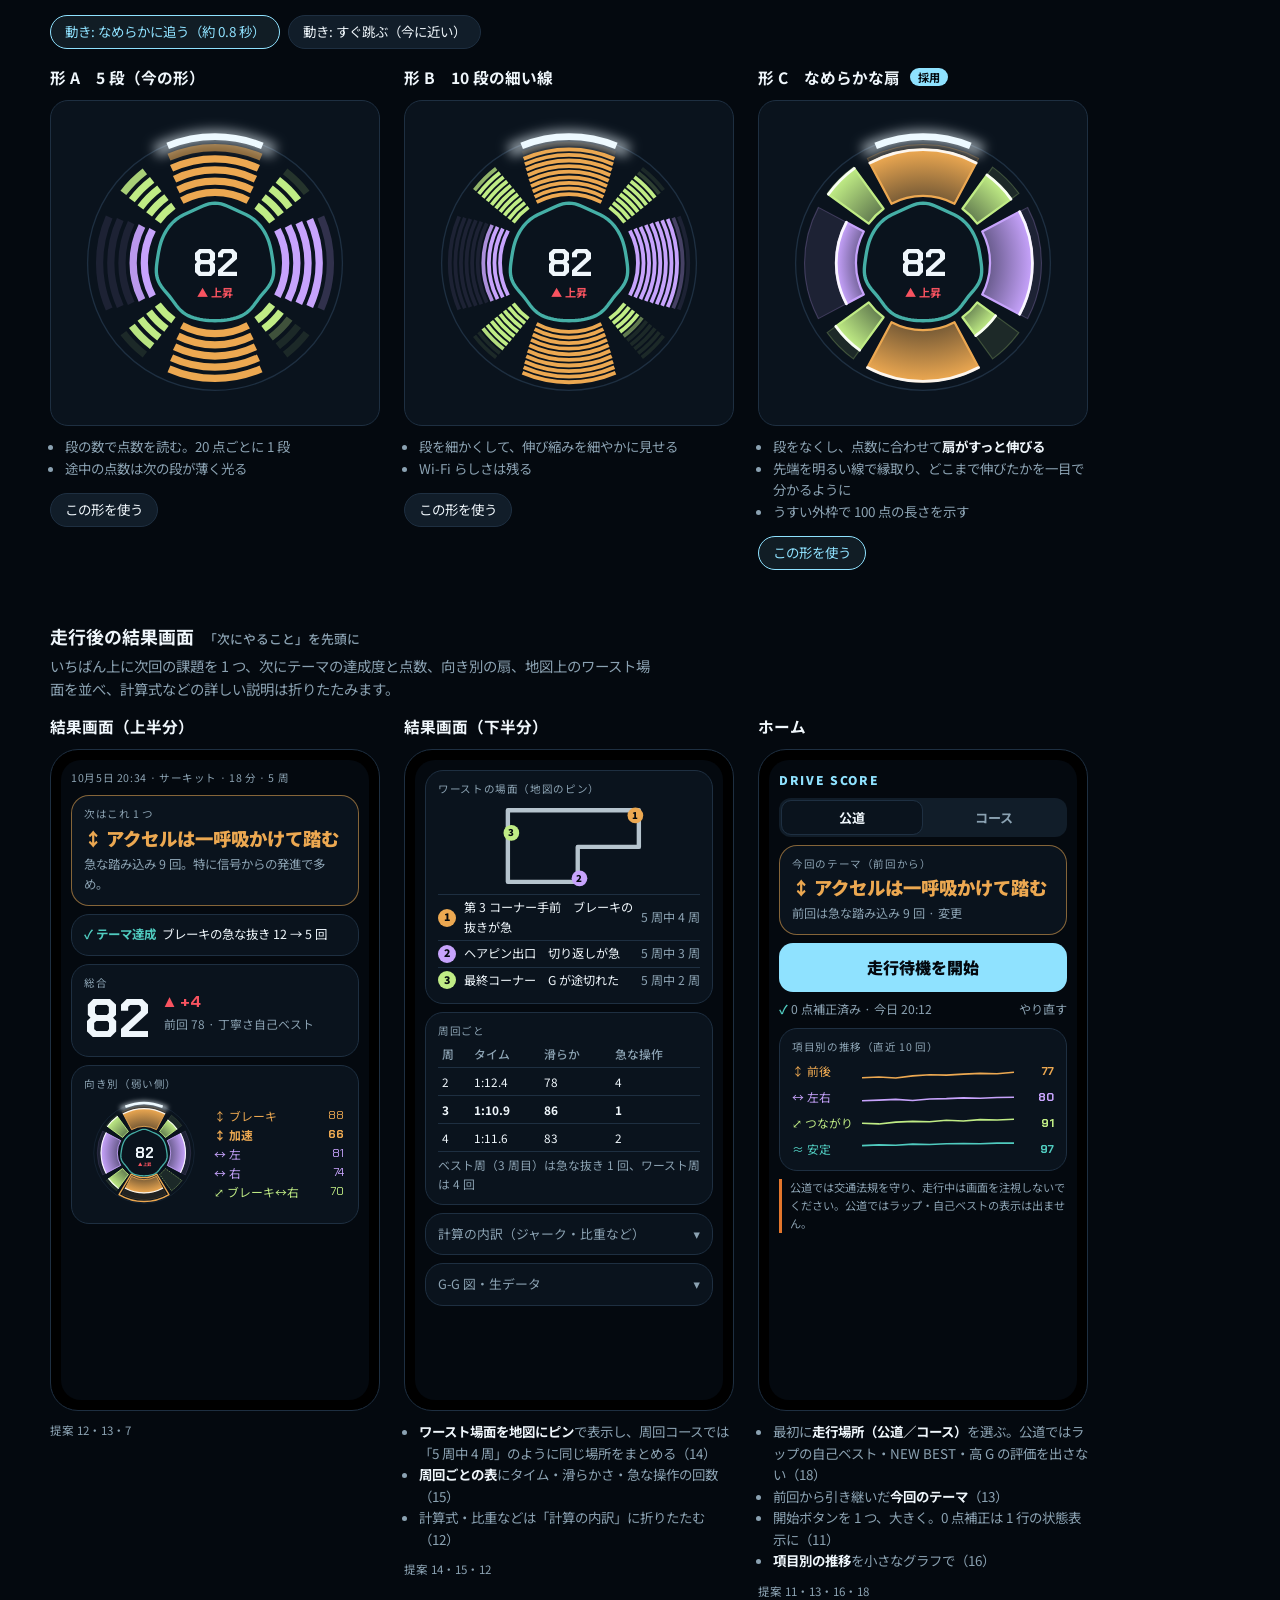
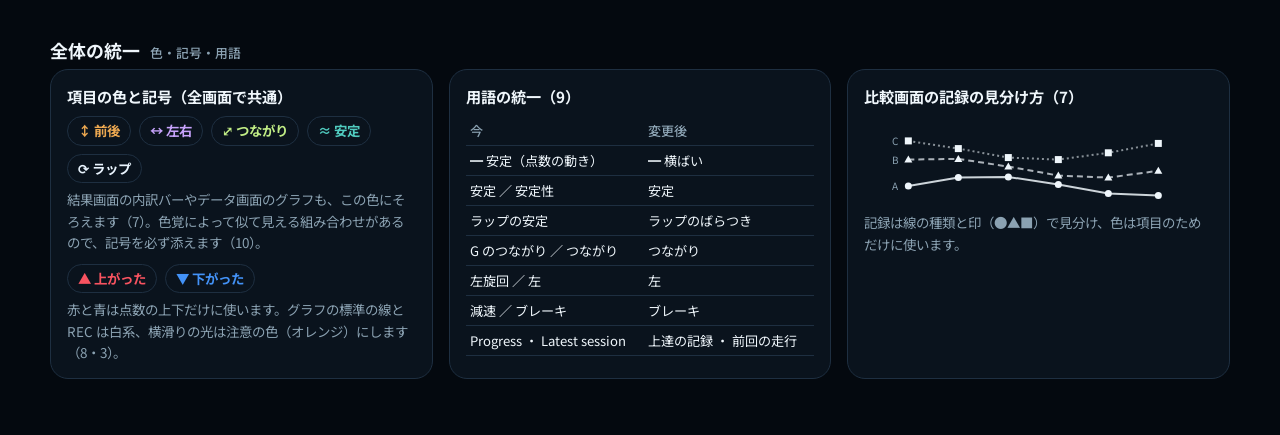
==== commit 79901003: "Mock: 3D chase-view car on the road (roll, pitch, side view, lamps) Co-Authored-By: Claude Opus 5.5 " ====
--- a/design-final-mock.html
+++ b/design-final-mock.html
@@ -1275,40 +1275,84 @@
         const a = P(z0, 0), b = P(z1, 0);
         el("line", { x1: a[0].toFixed(1), y1: a[1].toFixed(1), x2: b[0].toFixed(1), y2: b[1].toFixed(1), stroke: "#eff6fb", "stroke-opacity": 0.6, "stroke-width": (3 / z0 + 0.4).toFixed(2), "stroke-linecap": "round" }, bank);
       }
-      // 速さの筋（スピードが出ているほど長く・多く）
-      const nStreak = 4 + Math.round(6 * dashK);
+      // 速さの筋：消失点から外へ放射状に流れる（ダッシュで多く・長く）
+      const VP = P(10, 0);
+      const nStreak = 6 + Math.round(8 * dashK);
       if (speed > 0) for (let k = 0; k < nStreak; k++) {
-        const x = [-36, -32, 32, 36, -40, 40, -29, 29, -50, 50][k], y0 = ((carPhase * 1.3 + k * 37) % 140) - 70;
-        el("line", { x1: x, y1: y0, x2: x, y2: y0 + speed * (0.25 + 0.35 * dashK), stroke: dashK > 0.3 && k % 3 === 0 ? C.long : "#eff6fb", "stroke-opacity": 0.18 + 0.32 * dashK, "stroke-width": 1.4 + 0.6 * dashK, "stroke-linecap": "round" }, road);
-      }
-      // 車（向きは横 G で少しヨー、前輪は切れる、ブレーキでテールランプ）
-      const yaw = -ay * 10;
-      const surge = ax > 0 ? -6 * ax - 10 * dashK : -6 * ax;   // 加速で前へ飛び出す
-      // 残像（ダッシュ中だけ、後ろに 2 枚）
+        const ang = [-160, -20, -150, -30, -170, -10, -140, -40, -165, -15, -155, -25, -145, -35][k] * -1;
+        const tt = ((carPhase * 0.012 + k * 0.137) % 1);
+        const r0 = 20 + tt * 70, len = (8 + speed * 0.12) * (0.6 + tt) * (1 + 0.8 * dashK);
+        const cx = Math.cos(rad(ang)), cy = Math.sin(rad(ang));
+        el("line", { x1: (VP[0] + cx * r0).toFixed(1), y1: (VP[1] + cy * r0).toFixed(1), x2: (VP[0] + cx * (r0 + len)).toFixed(1), y2: (VP[1] + cy * (r0 + len)).toFixed(1),
+          stroke: dashK > 0.3 && k % 3 === 0 ? C.long : "#eff6fb", "stroke-opacity": (0.14 + 0.3 * dashK) * tt, "stroke-width": 1 + tt * (1 + dashK), "stroke-linecap": "round" }, bank);
+      }
+      // ===== 3D の車（後ろ姿・追いかけ視点）=====
+      const DC = 1.38;                                  // 車がいる奥行き
+      const [cx0, cy0] = P(DC, 0);                      // 路面上の接地中心
+      const yawS = curvS * 14;                          // 曲がる向きへ鼻先が向く → 側面が見える量
+      const roll = -curvS * 7;                          // 外側へロール（度）
+      const pitch = ax < 0 ? -ax * 7 : -ax * 6;         // +: 後ろが持ち上がる（ブレーキ） / -: 沈む（加速）
+      const lift = (ax < 0 ? -ax * 5 : -ax * 4) - dashK * 2;
+      const carG = el("g", { transform: `translate(${cx0.toFixed(1)},${cy0.toFixed(1)})` }, bank);
+      // 影（路面に落ちる、ロールで外へずれる）
+      el("ellipse", { cx: (-roll * 0.6).toFixed(1), cy: 14, rx: 30, ry: 6, fill: "#000", "fill-opacity": 0.55 }, carG);
+      // ヘッドライトが路面を照らす（奥へ、道に沿って）
+      if (speed > 0) {
+        const hl = [P(DC + 0.4, -0.35), P(4.5, -0.55), P(4.5, 0.55), P(DC + 0.4, 0.35)].map(([x, y]) => [x - cx0, y - cy0]);
+        el("path", { d: poly(hl) + " Z", fill: "#eff6fb", "fill-opacity": 0.07 }, carG);
+      }
+      // 残像（ダッシュ：手前＝カメラ側へ大きく残る）
       if (dashK > 0.05) [1, 2].forEach((n) => {
-        const gh = el("g", { transform: `translate(0,14) scale(0.72) rotate(${yaw.toFixed(1)}) translate(0,${(surge + n * 13 * dashK).toFixed(1)})`, opacity: (0.32 / n) * dashK }, disc);
-        el("rect", { x: -24, y: -42, width: 48, height: 84, rx: 18, fill: "none", stroke: C.long, "stroke-width": 2 }, gh);
+        const sc = 1 + n * 0.16 * dashK;
+        el("path", { d: "M-22 14 L-24 0 Q-23 -6 -18 -8 L-12 -20 Q0 -23 12 -20 L18 -8 Q23 -6 24 0 L22 14 Z", fill: "none", stroke: C.long, "stroke-width": 1.6,
+          "stroke-opacity": (0.4 / n) * dashK, transform: `translate(0,${(n * 7 * dashK).toFixed(1)}) scale(${sc.toFixed(3)})` }, carG);
       });
-      const car = el("g", { fill: "none", stroke: C.muted, "stroke-opacity": 0.75, "stroke-width": 2.2, transform: `translate(0,14) scale(0.72) rotate(${yaw.toFixed(1)}) translate(0,${surge.toFixed(1)}) scale(${(1 - 0.03 * dashK).toFixed(3)},${(1 + 0.05 * dashK).toFixed(3)})` }, disc);
-      el("rect", { x: -24, y: -42, width: 48, height: 84, rx: 18, fill: "#0a131d", "fill-opacity": 0.85 }, car);
-      el("path", { d: "M-18 -20 Q0 -27 18 -20 L15 -9 Q0 -13 -15 -9 Z" }, car);
-      el("path", { d: "M-16 20 Q0 24 16 20 L14 29 Q0 31 -14 29 Z" }, car);
-      const steer = -ay * 30;
-      [[-27, -24, true], [27, -24, true], [-27, 24, false], [27, 24, false]].forEach(([x, y, front]) =>
-        el("rect", { x: x - 3, y: y - 8, width: 6, height: 16, rx: 2, fill: C.muted, "fill-opacity": 0.6, stroke: "none", transform: front ? `rotate(${steer.toFixed(1)} ${x} ${y})` : "" }, car));
-      // ヘッドライトの光（前へ）
-      el("path", { d: "M-16 -42 L-26 -70 L-6 -70 Z M16 -42 L26 -70 L6 -70 Z", fill: "#eff6fb", "fill-opacity": speed > 0 ? 0.08 : 0, stroke: "none" }, car);
-      // テールランプ（ブレーキで明るく）
-      const br = ax < -0.2 ? 0.95 : 0.25;
-      [-15, 15].forEach((x) => el("rect", { x: x - 6, y: 39, width: 12, height: 3.5, rx: 1.5, fill: "#ff6b4a", "fill-opacity": br, stroke: "none" }, car));
-      // ダッシュ：後ろへ噴き出す光（ちらつき）
-      if (dashK > 0.05) [-15, 15].forEach((x, i) => {
-        const fl = 10 + 14 * dashK * (0.75 + 0.25 * Math.sin(now / 45 + i * 2));
-        el("path", { d: `M${x - 5} 42 Q${x} ${42 + fl * 1.4} ${x + 5} 42 Z`, fill: C.long, "fill-opacity": 0.55 * dashK, stroke: "none" }, car);
-        el("path", { d: `M${x - 2.5} 42 Q${x} ${42 + fl * 0.8} ${x + 2.5} 42 Z`, fill: "#fff4d6", "fill-opacity": 0.8 * dashK, stroke: "none" }, car);
+      // タイヤ（ボディと別：ロールしない）
+      const tyre = (x, y, w, h, o) => el("rect", { x: x - w / 2, y: y - h / 2, width: w, height: h, rx: 2.5, fill: "#05090e", stroke: "#2b3d4f", "stroke-width": 1, opacity: o }, carG);
+      tyre(-12 + yawS * 0.9, -4, 6, 7, 0.9); tyre(12 + yawS * 0.9, -4, 6, 7, 0.9);   // 前輪（奥、少し見える）
+      tyre(-21, 9, 8, 11, 1); tyre(21, 9, 8, 11, 1);                                   // 後輪
+      // ボディ（ロール＋ピッチ）
+      const body = el("g", { transform: `rotate(${roll.toFixed(1)} 0 12) translate(0,${(-lift).toFixed(1)})` }, carG);
+      const side = yawS;                                // + なら右側面、- なら左側面が見える
+      // 側面（曲がっている時に見える）
+      if (Math.abs(side) > 0.4) {
+        const sx = side > 0 ? 23 : -23, fx = sx * 0.62 + side * 1.6;
+        el("path", { d: `M${sx} 10 L${sx} -3 L${fx} ${-12 - pitch} L${fx} 0 Z`, fill: "#0e1a26", stroke: "#3d5468", "stroke-width": 1 }, body);
+        el("path", { d: `M${sx * 0.8} -9 L${fx * 0.85} ${-19 - pitch} L${fx * 0.85} ${-13 - pitch} L${sx * 0.92} -4 Z`, fill: "#1d3446", "fill-opacity": 0.9 }, body);  // 横窓
+      }
+      // ルーフ上面（ピッチで見える量が変わる）
+      const rt = -20 - Math.max(0, pitch) * 0.8;
+      el("path", { d: `M-12 -19 Q0 -21 12 -19 L${(8 + side * 1.5).toFixed(1)} ${(rt - 5).toFixed(1)} L${(-8 + side * 1.5).toFixed(1)} ${(rt - 5).toFixed(1)} Z`, fill: "#2f4659" }, body);
+      // 後ろ姿（バンパー〜トランク〜リアガラス）
+      const bg = "lgbody";
+      if (!svg.querySelector("#" + bg)) {}
+      const grad = el("linearGradient", { id: bg, x1: 0, y1: 0, x2: 0, y2: 1 }, defs);
+      el("stop", { offset: "0", "stop-color": "#4a6378" }, grad); el("stop", { offset: "0.55", "stop-color": "#22374a" }, grad); el("stop", { offset: "1", "stop-color": "#0c1722" }, grad);
+      el("path", { d: "M-22 12 L-24 0 Q-23 -6 -18 -8 L-12 -19 Q0 -21.5 12 -19 L18 -8 Q23 -6 24 0 L22 12 Q0 14 -22 12 Z", fill: `url(#${bg})`, stroke: "#6f889c", "stroke-width": 1.1 }, body);
+      // リアガラス（映り込み）
+      el("path", { d: "M-10.5 -17 Q0 -19 10.5 -17 L15 -9 Q0 -10.5 -15 -9 Z", fill: "#0b1520", stroke: "#5c7488", "stroke-width": 0.8 }, body);
+      el("path", { d: "M-6 -16.5 L-2 -16.8 L-6 -10 L-10 -9.8 Z", fill: C.accent, "fill-opacity": 0.22 }, body);
+      // テールランプ（横一文字、ブレーキで明るく）
+      const brk = ax < -0.2;
+      el("path", { d: "M-21 -4 L-8 -4.5 L-8 -1.5 L-21 -1 Z M21 -4 L8 -4.5 L8 -1.5 L21 -1 Z", fill: "#ff6b4a", "fill-opacity": brk ? 1 : 0.4 }, body);
+      el("rect", { x: -8, y: -3.6, width: 16, height: 1.4, fill: "#ff6b4a", "fill-opacity": brk ? 0.8 : 0.2 }, body);
+      if (brk) {
+        el("ellipse", { cx: -14, cy: -2.5, rx: 11, ry: 5, fill: "#ff6b4a", "fill-opacity": 0.28 }, body);
+        el("ellipse", { cx: 14, cy: -2.5, rx: 11, ry: 5, fill: "#ff6b4a", "fill-opacity": 0.28 }, body);
+        el("ellipse", { cx: 0, cy: 17, rx: 30, ry: 5, fill: "#ff6b4a", "fill-opacity": 0.14 }, carG);   // 路面への反射
+      }
+      // ナンバー・ディフューザー
+      el("rect", { x: -5, y: 3, width: 10, height: 4, rx: 1, fill: "#c9d6e0", "fill-opacity": 0.5 }, body);
+      el("path", { d: "M-16 11 L-12 8 L12 8 L16 11", fill: "none", stroke: "#05090e", "stroke-width": 1.4 }, body);
+      // マフラーからの光（ダッシュ）
+      [-9, 9].forEach((x, k) => {
+        el("circle", { cx: x, cy: 10.5, r: 1.8, fill: "#05090e", stroke: "#6f889c", "stroke-width": 0.6 }, body);
+        if (dashK > 0.05) {
+          const fl = 5 + 9 * dashK * (0.75 + 0.25 * Math.sin(now / 45 + k * 2));
+          el("ellipse", { cx: x, cy: 10.5 + fl * 0.4, rx: 2.8 + dashK * 1.5, ry: fl * 0.55, fill: C.long, "fill-opacity": 0.6 * dashK }, body);
+          el("ellipse", { cx: x, cy: 10.5 + fl * 0.25, rx: 1.4, ry: fl * 0.3, fill: "#fff4d6", "fill-opacity": 0.85 * dashK }, body);
+        }
       });
-      if (ax < -0.2) el("ellipse", { cx: 0, cy: 46, rx: 26, ry: 7, fill: "#ff6b4a", "fill-opacity": 0.18, stroke: "none" }, car);
-      const fr = el("text", { x: 0, y: -52, fill: C.muted, "fill-opacity": 0.7, "font-size": 10, "text-anchor": "middle" }, disc); fr.textContent = "前";
     }
     el("circle", { r: 122, fill: "none", stroke: C.outline, "stroke-width": 1.2 }, disc);
     const introIdx = mode === "intro" ? Math.floor(t / 0.55) % 9 : -1;
@@ -1358,7 +1402,7 @@
     });
     // 中央の数字（傾けない）
     el("circle", { r: 40, fill: C.bg, "fill-opacity": mode === "now" ? 0.8 : 0 }, svg);
-    const n = el("text", { x: 0, y: 14, fill: C.text, "font-size": 38, "font-weight": 700, "text-anchor": "middle", "font-family": "Chakra Petch, sans-serif" }, svg); n.textContent = "82";
+    const n = el("text", { x: 0, y: showCar ? 0 : 14, fill: C.text, "font-size": 38, stroke: C.bg, "stroke-width": showCar ? 4 : 0, "paint-order": "stroke", "font-weight": 700, "text-anchor": "middle", "font-family": "Chakra Petch, sans-serif" }, svg); n.textContent = "82";
     if (mode === "intro") {
       const cap = el("text", { x: 0, y: 168, fill: C.text, "font-size": 13, "text-anchor": "middle" }, svg);
       cap.textContent = introIdx >= 0 && introIdx < 8 ? `この扇は「${D[introIdx].name}」の滑らかさ` : "前 = ブレーキ、後ろ = 加速、横 = 曲がる向き";
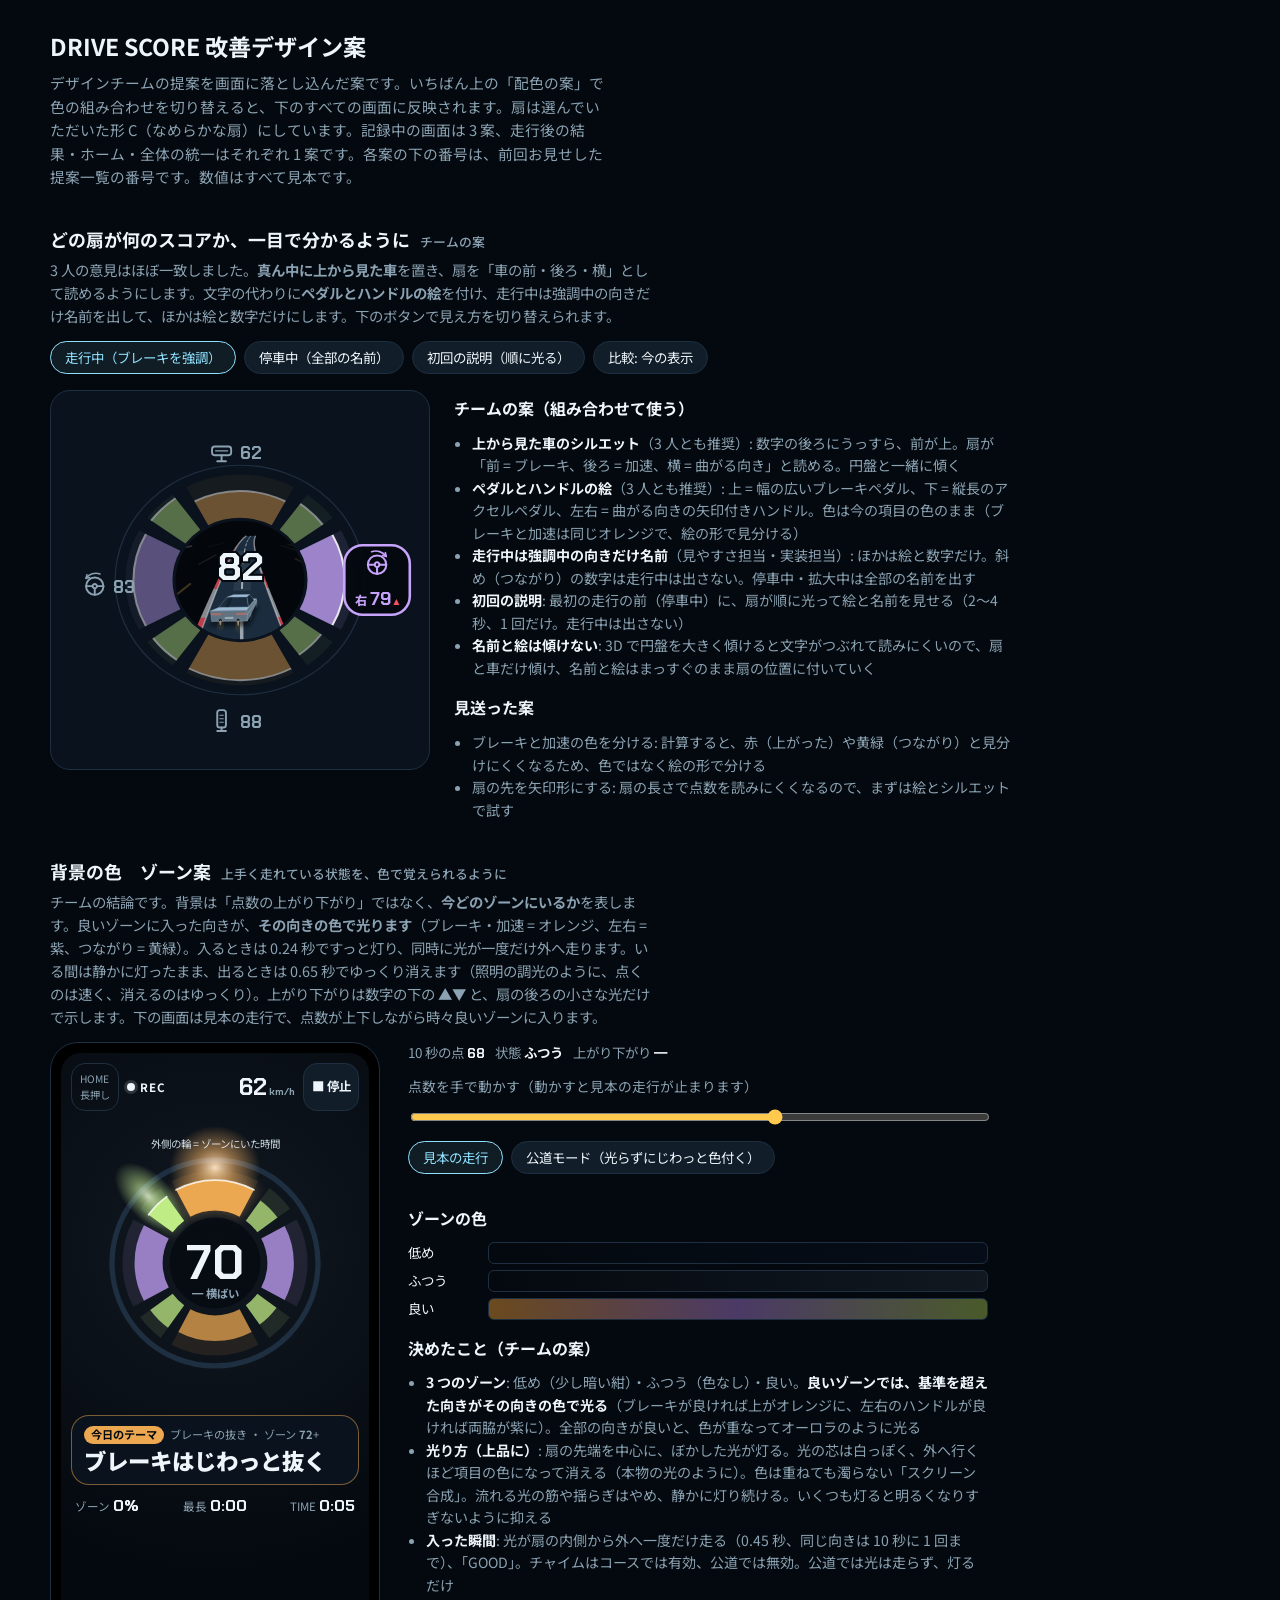
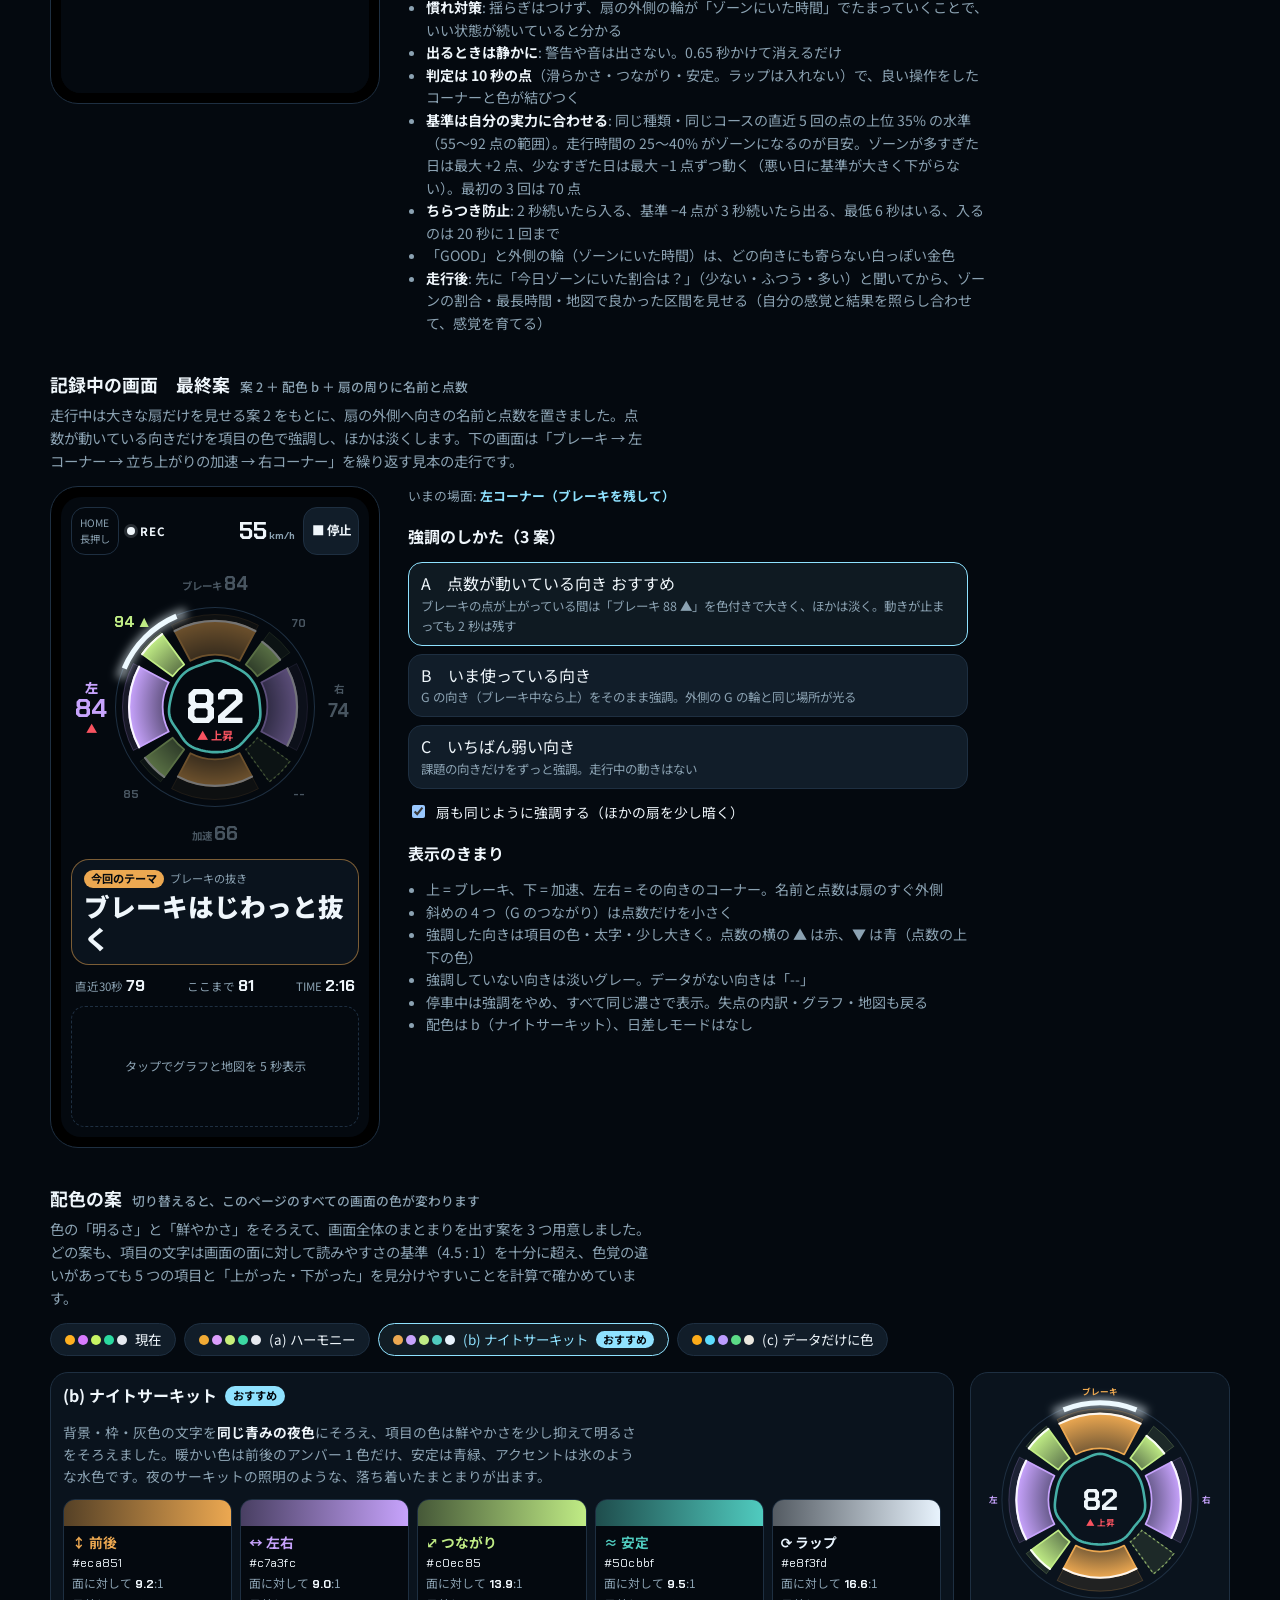
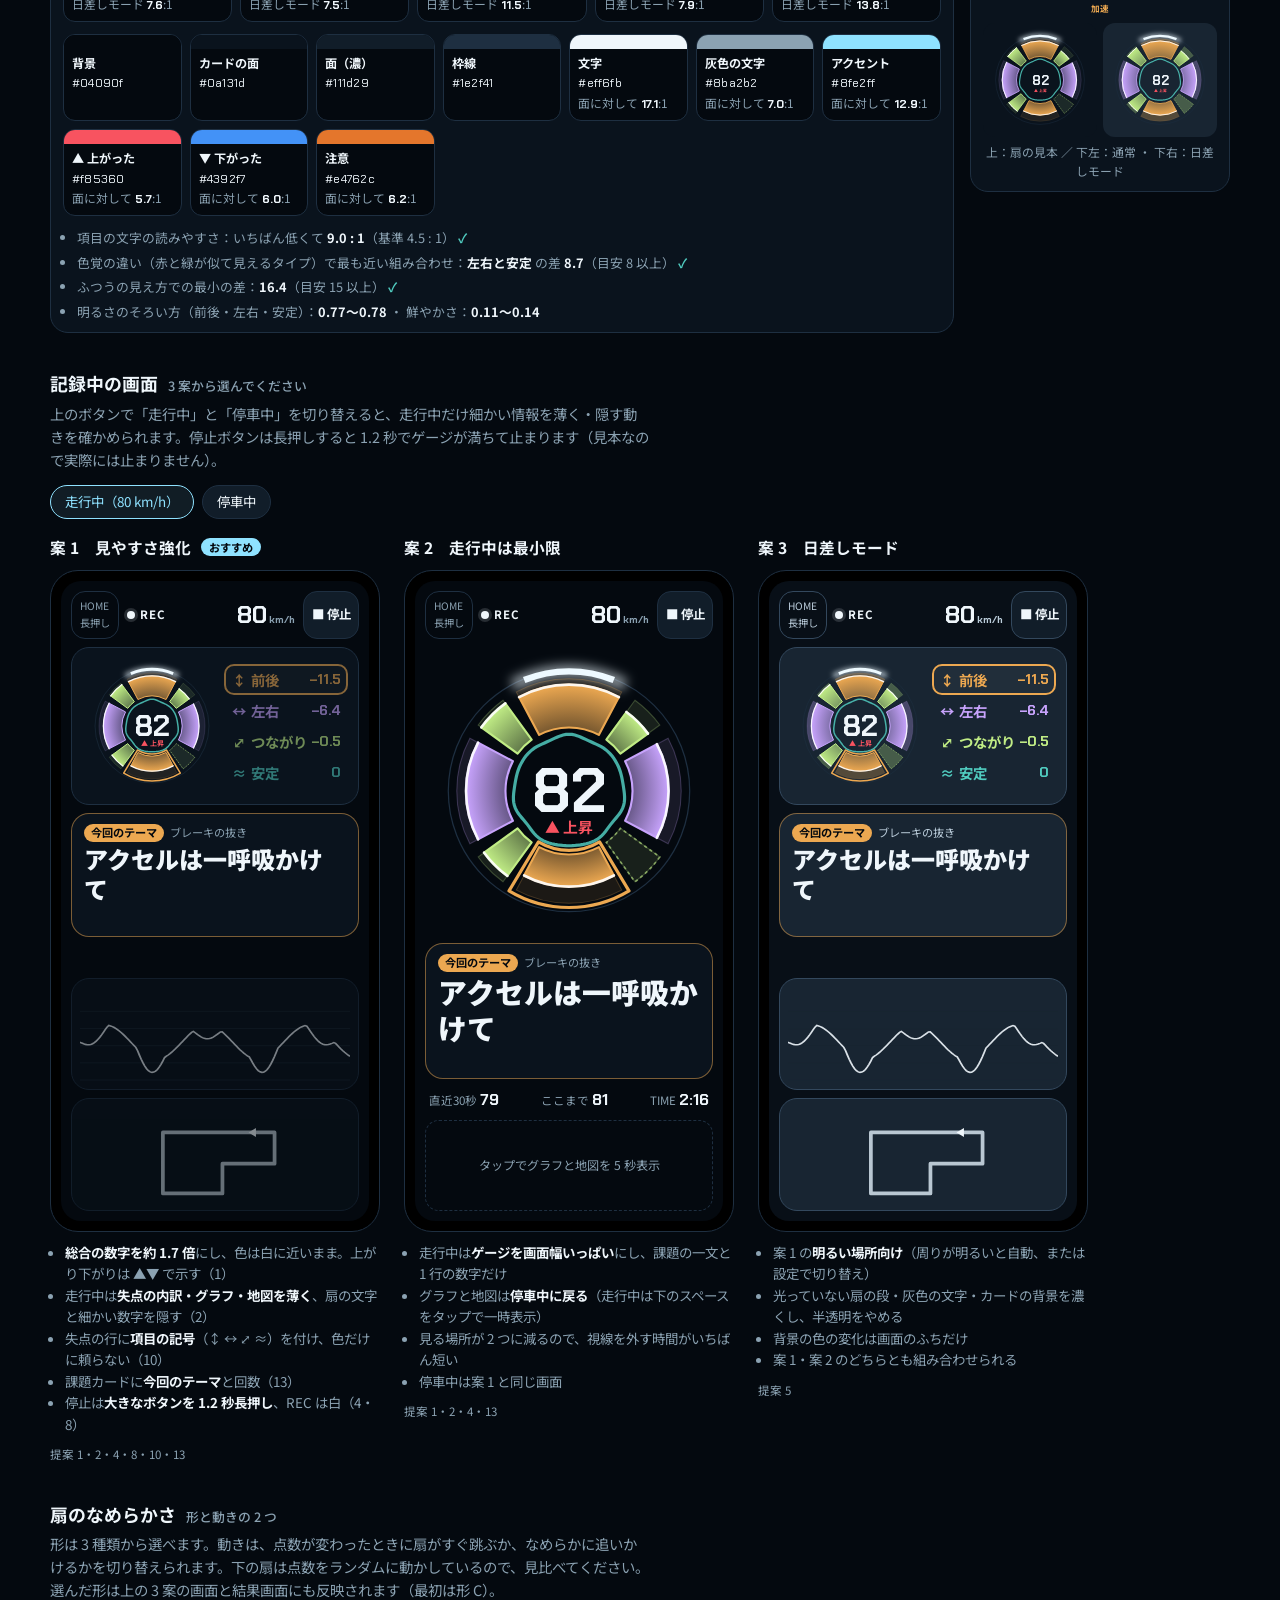
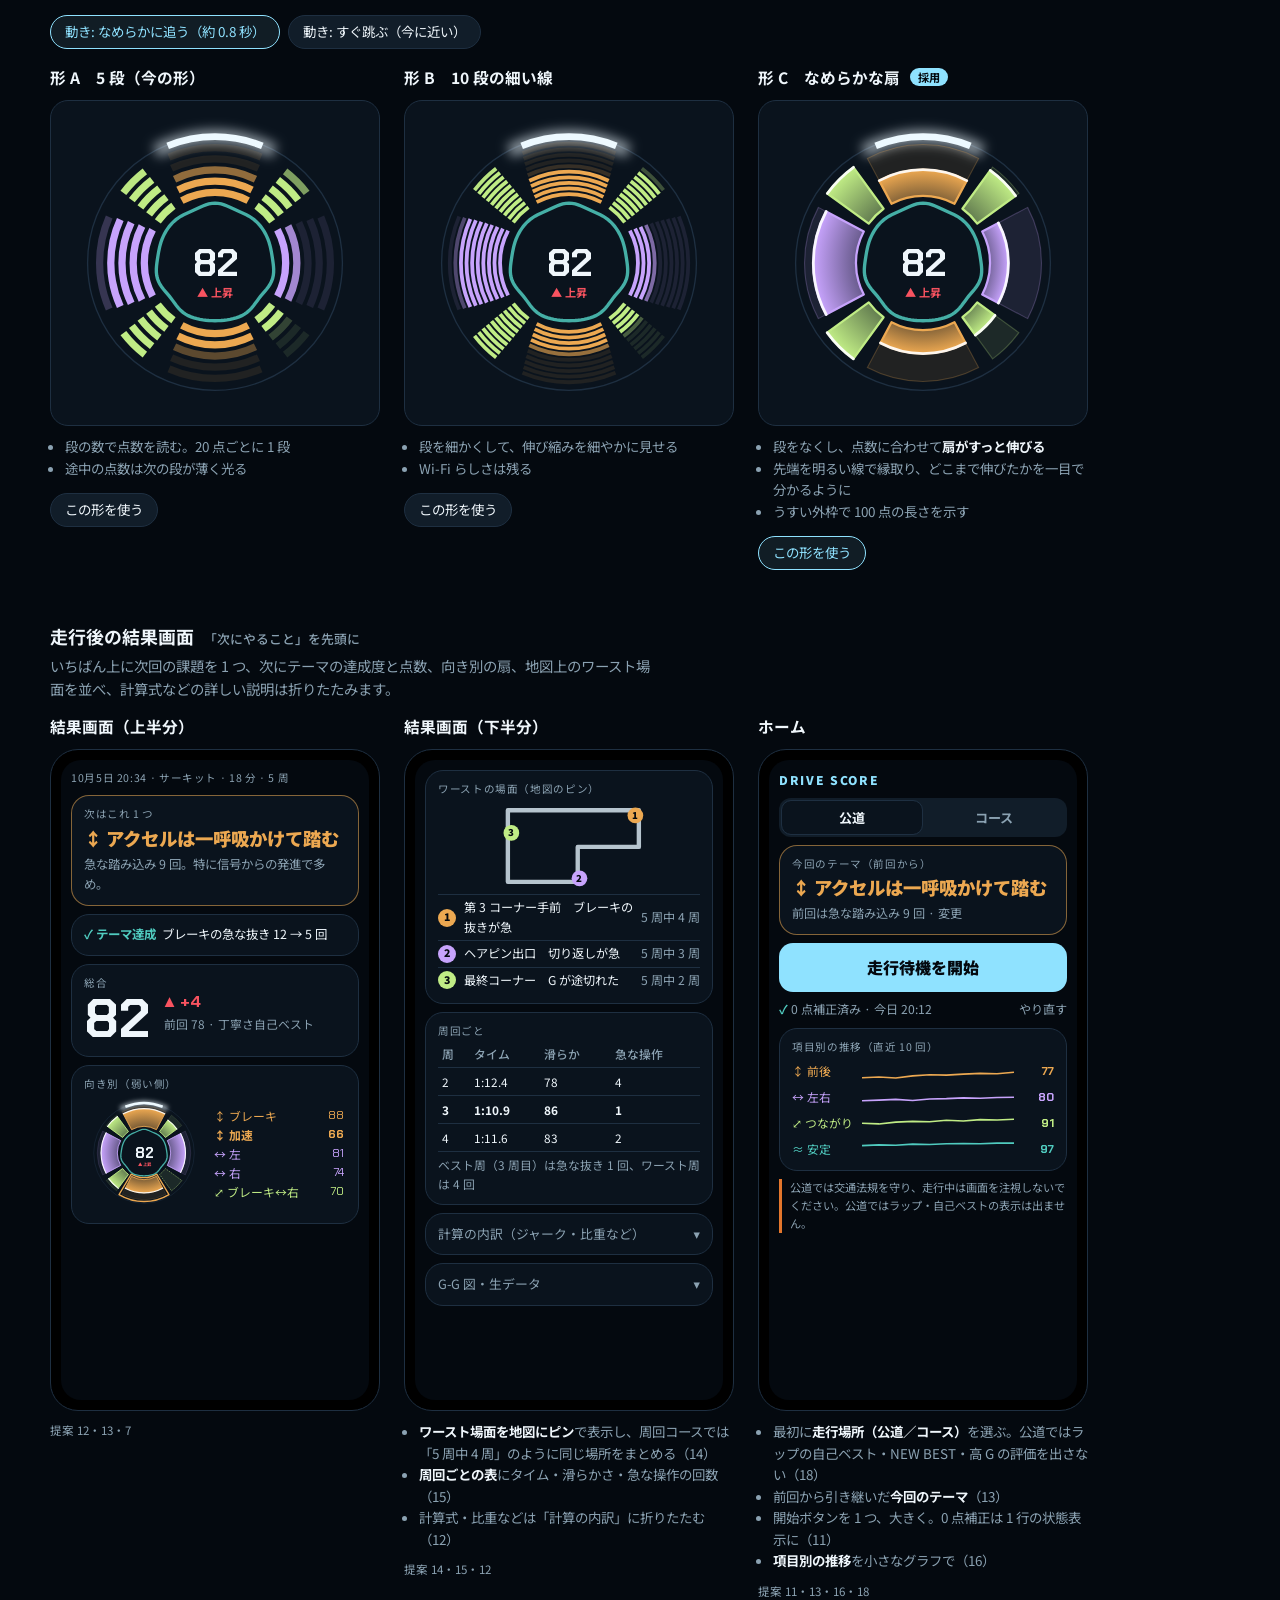
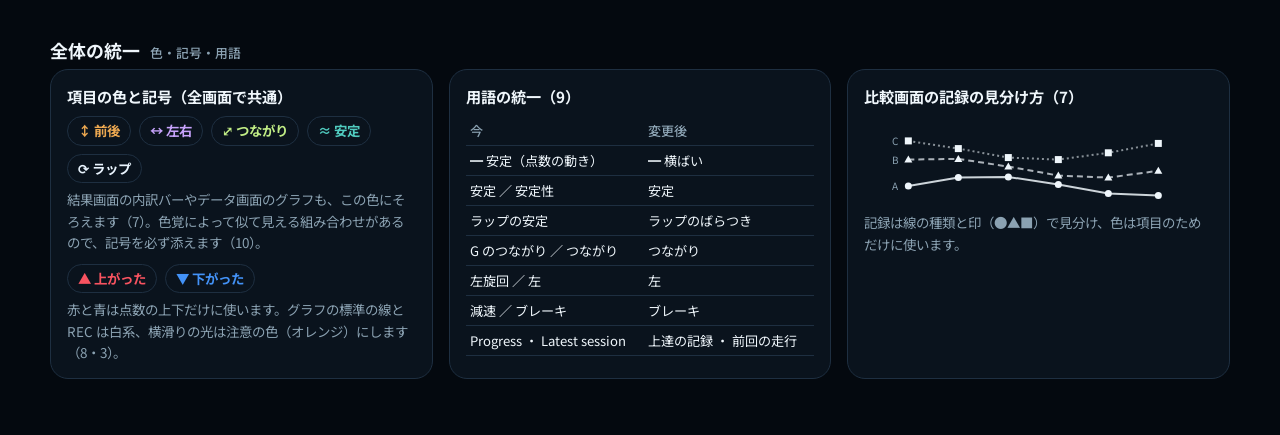
==== commit f71af3cb: "Mock: low-poly 3D car with side view in corners, nose dive and squat Co-Authored-By: Claude Opus 5.5" ====
--- a/design-final-mock.html
+++ b/design-final-mock.html
@@ -1286,73 +1286,110 @@
         el("line", { x1: (VP[0] + cx * r0).toFixed(1), y1: (VP[1] + cy * r0).toFixed(1), x2: (VP[0] + cx * (r0 + len)).toFixed(1), y2: (VP[1] + cy * (r0 + len)).toFixed(1),
           stroke: dashK > 0.3 && k % 3 === 0 ? C.long : "#eff6fb", "stroke-opacity": (0.14 + 0.3 * dashK) * tt, "stroke-width": 1 + tt * (1 + dashK), "stroke-linecap": "round" }, bank);
       }
-      // ===== 3D の車（後ろ姿・追いかけ視点）=====
-      const DC = 1.38;                                  // 車がいる奥行き
-      const [cx0, cy0] = P(DC, 0);                      // 路面上の接地中心
-      const yawS = curvS * 14;                          // 曲がる向きへ鼻先が向く → 側面が見える量
-      const roll = -curvS * 7;                          // 外側へロール（度）
-      const pitch = ax < 0 ? -ax * 7 : -ax * 6;         // +: 後ろが持ち上がる（ブレーキ） / -: 沈む（加速）
-      const lift = (ax < 0 ? -ax * 5 : -ax * 4) - dashK * 2;
+      // ===== 3D の車（ローポリ、追いかけ視点で投影）=====
+      // 車の座標: x 右 / y 上 / z 前（m）。ボディはピッチ・ロール、全体はヨー。タイヤはばね下（傾かない）。
+      const DC = 1.4;
+      const [cx0, cy0] = P(DC, 0);
+      const yaw = curvS * 0.46;                               // 曲がる向きへ鼻先 → 外側の側面が見える
+      const rollA = curvS * 0.2;                              // 外側へロール
+      const pitchA = -ax * 0.2 - dashK * 0.05;               // + : ノーズダイブ / - : リヤが沈む
+      const sink = ax < 0 ? 0.03 : 0.02 + dashK * 0.04;       // 荷重で車高が少し下がる
+      const steerA = curvS * 0.45;
+      const rotX = (v, a) => [v[0], v[1] * Math.cos(a) - v[2] * Math.sin(a), v[1] * Math.sin(a) + v[2] * Math.cos(a)];
+      const rotZ = (v, a) => [v[0] * Math.cos(a) - v[1] * Math.sin(a), v[0] * Math.sin(a) + v[1] * Math.cos(a), v[2]];
+      const rotY = (v, a) => [v[0] * Math.cos(a) + v[2] * Math.sin(a), v[1], -v[0] * Math.sin(a) + v[2] * Math.cos(a)];
+      const bodyT = (v) => { let w = [v[0], v[1] - 0.55, v[2]]; w = rotX(w, pitchA); w = rotZ(w, rollA); return rotY([w[0], w[1] + 0.55 - sink, w[2]], yaw); };
+      const bodyN = (n) => rotY(rotZ(rotX(n, pitchA), rollA), yaw);
+      const CAM = [Math.max(-1.6, Math.min(2.2, 1.4 + curvS * 4.6)), 2.1, -6.6], CA = 0.2, FOC = 92;
+      const toCam = (p) => { const d = [p[0] - CAM[0], p[1] - CAM[1], p[2] - CAM[2]]; return [d[0], d[1] * Math.cos(CA) + d[2] * Math.sin(CA), -d[1] * Math.sin(CA) + d[2] * Math.cos(CA)]; };
+      const o0 = toCam([0, 0, 0]); const ox = FOC * o0[0] / o0[2], oy = -FOC * o0[1] / o0[2];
+      const proj = (p) => { const c = toCam(p); return [FOC * c[0] / c[2] - ox, -FOC * c[1] / c[2] - oy, c[2]]; };
+      const LIGHT = (() => { const l = [0.35, 0.85, -0.4], m = Math.hypot(...l); return l.map((x) => x / m); })();
+      const faces = [];   // { pts(3D world), n(world), fill, extra }
+      const shade = (rgb, n, lo = 0.32, hi = 0.85) => { const k = lo + hi * Math.max(0, n[0] * LIGHT[0] + n[1] * LIGHT[1] + n[2] * LIGHT[2]); return `rgb(${rgb.map((c) => Math.min(255, Math.round(c * k))).join(",")})`; };
+      const PAINT = [150, 182, 206], GLASS = [26, 44, 62];
+      const addBody = (vs, n, rgb, extra = {}) => faces.push({ pts: vs.map(bodyT), n: bodyN(n), rgb, extra });
+      // 下半身（後ろ z=-2.2 → 前 z=2.2、前が低いボンネット）
+      const W = 0.9, Wf = 0.84;
+      const RB = [[-W, 0.3, -2.2], [W, 0.3, -2.2], [W, 0.88, -2.15], [-W, 0.88, -2.15]];
+      const FB = [[-Wf, 0.3, 2.2], [Wf, 0.3, 2.2], [Wf, 0.72, 2.1], [-Wf, 0.72, 2.1]];
+      addBody(RB, [0, 0, -1], PAINT, { rear: true });
+      addBody([FB[1], FB[0], FB[3], FB[2]], [0, 0, 1], PAINT);
+      addBody([RB[0], FB[0], FB[3], RB[3]], [-1, 0, 0], PAINT, { side: -1 });
+      addBody([FB[1], RB[1], RB[2], FB[2]], [1, 0, 0], PAINT, { side: 1 });
+      addBody([RB[3], FB[3], FB[2], RB[2]], [0, 1, 0.06], PAINT);
+      // キャビン（ガラス）
+      const CB = [[-0.84, 0.88, -1.45], [0.84, 0.88, -1.45], [0.8, 0.8, 1.0], [-0.8, 0.8, 1.0]];
+      const CR = [[-0.64, 1.38, -0.75], [0.64, 1.38, -0.75], [0.62, 1.4, 0.35], [-0.62, 1.4, 0.35]];
+      addBody([CB[0], CB[1], CR[1], CR[0]], [0, 0.6, -0.8], GLASS, { glass: "rear" });
+      addBody([CB[2], CB[3], CR[3], CR[2]], [0, 0.55, 0.83], GLASS);
+      addBody([CB[3], CB[0], CR[0], CR[3]], [-0.93, 0.36, 0], GLASS, { glass: "side" });
+      addBody([CB[1], CB[2], CR[2], CR[1]], [0.93, 0.36, 0], GLASS, { glass: "side" });
+      addBody([CR[0], CR[1], CR[2], CR[3]], [0, 1, 0], PAINT);
+      // タイヤ（ばね下：ヨーだけ、前輪は舵角）
+      const wheel = (x, z, front) => {
+        const pts = []; const sgn = Math.sign(x);
+        for (let k = 0; k < 10; k++) { const a = k / 10 * 2 * Math.PI; let v = [0, 0.33 + 0.33 * Math.sin(a), 0.33 * Math.cos(a)]; if (front) v = rotY(v, steerA); pts.push(rotY([x + v[0], v[1], z + v[2]], yaw)); }
+        faces.push({ pts, n: rotY(front ? rotY([sgn, 0, 0], steerA) : [sgn, 0, 0], yaw), rgb: [12, 18, 26], extra: { tyre: true, sgn }, flat: "#070b10" });
+      };
+      [[-0.93, -1.4, false], [0.93, -1.4, false], [-0.93, 1.42, true], [0.93, 1.42, true]].forEach(([x, z, fr]) => wheel(x, z, fr));
       const carG = el("g", { transform: `translate(${cx0.toFixed(1)},${cy0.toFixed(1)})` }, bank);
-      // 影（路面に落ちる、ロールで外へずれる）
-      el("ellipse", { cx: (-roll * 0.6).toFixed(1), cy: 14, rx: 30, ry: 6, fill: "#000", "fill-opacity": 0.55 }, carG);
-      // ヘッドライトが路面を照らす（奥へ、道に沿って）
+      const poly2 = (pp) => pp.map(([x, y], n) => `${n ? "L" : "M"}${x.toFixed(1)} ${y.toFixed(1)}`).join(" ") + " Z";
+      // 影
+      const shp = [[-1.05, 0, -2.35], [1.05, 0, -2.35], [1.05, 0, 2.35], [-1.05, 0, 2.35]].map((v) => proj(rotY([v[0] - rollA * 0.8, 0, v[2] + pitchA * 1.6], yaw)));
+      el("path", { d: poly2(shp), fill: "#000", "fill-opacity": 0.55, filter: "url(#lgblur)" }, carG);
+      if (!defs.querySelector("#lgblur")) { const fb = el("filter", { id: "lgblur", x: "-30%", y: "-30%", width: "160%", height: "160%" }, defs); el("feGaussianBlur", { stdDeviation: 2.2 }, fb); }
+      // ヘッドライトが路面を照らす
       if (speed > 0) {
-        const hl = [P(DC + 0.4, -0.35), P(4.5, -0.55), P(4.5, 0.55), P(DC + 0.4, 0.35)].map(([x, y]) => [x - cx0, y - cy0]);
+        const hl = [P(DC + 0.45, -0.35), P(4.5, -0.55), P(4.5, 0.55), P(DC + 0.45, 0.35)].map(([x, y]) => [x - cx0, y - cy0]);
         el("path", { d: poly(hl) + " Z", fill: "#eff6fb", "fill-opacity": 0.07 }, carG);
       }
-      // 残像（ダッシュ：手前＝カメラ側へ大きく残る）
-      if (dashK > 0.05) [1, 2].forEach((n) => {
-        const sc = 1 + n * 0.16 * dashK;
-        el("path", { d: "M-22 14 L-24 0 Q-23 -6 -18 -8 L-12 -20 Q0 -23 12 -20 L18 -8 Q23 -6 24 0 L22 14 Z", fill: "none", stroke: C.long, "stroke-width": 1.6,
-          "stroke-opacity": (0.4 / n) * dashK, transform: `translate(0,${(n * 7 * dashK).toFixed(1)}) scale(${sc.toFixed(3)})` }, carG);
-      });
-      // タイヤ（ボディと別：ロールしない）
-      const tyre = (x, y, w, h, o) => el("rect", { x: x - w / 2, y: y - h / 2, width: w, height: h, rx: 2.5, fill: "#05090e", stroke: "#2b3d4f", "stroke-width": 1, opacity: o }, carG);
-      tyre(-12 + yawS * 0.9, -4, 6, 7, 0.9); tyre(12 + yawS * 0.9, -4, 6, 7, 0.9);   // 前輪（奥、少し見える）
-      tyre(-21, 9, 8, 11, 1); tyre(21, 9, 8, 11, 1);                                   // 後輪
-      // ボディ（ロール＋ピッチ）
-      const body = el("g", { transform: `rotate(${roll.toFixed(1)} 0 12) translate(0,${(-lift).toFixed(1)})` }, carG);
-      const side = yawS;                                // + なら右側面、- なら左側面が見える
-      // 側面（曲がっている時に見える）
-      if (Math.abs(side) > 0.4) {
-        const sx = side > 0 ? 23 : -23, fx = sx * 0.62 + side * 1.6;
-        el("path", { d: `M${sx} 10 L${sx} -3 L${fx} ${-12 - pitch} L${fx} 0 Z`, fill: "#0e1a26", stroke: "#3d5468", "stroke-width": 1 }, body);
-        el("path", { d: `M${sx * 0.8} -9 L${fx * 0.85} ${-19 - pitch} L${fx * 0.85} ${-13 - pitch} L${sx * 0.92} -4 Z`, fill: "#1d3446", "fill-opacity": 0.9 }, body);  // 横窓
+      // 描画：カメラから見える面だけ、遠い順
+      const camDist = (f) => { const c = f.pts.reduce((a, p) => [a[0] + p[0], a[1] + p[1], a[2] + p[2]], [0, 0, 0]).map((x) => x / f.pts.length); const d = [c[0] - CAM[0], c[1] - CAM[1], c[2] - CAM[2]]; return { c, d, dist: Math.hypot(...d) }; };
+      faces.forEach((f) => Object.assign(f, camDist(f)));
+      faces.sort((a, b) => b.dist - a.dist);
+      // タイヤは常に先に描く（ボディが上に重なる）
+      const order = [...faces.filter((f) => f.extra.tyre), ...faces.filter((f) => !f.extra.tyre)];
+      const brk = ax < -0.2;
+      for (const f of order) {
+        const vis = f.n[0] * f.d[0] + f.n[1] * f.d[1] + f.n[2] * f.d[2] < 0;
+        if (!vis && !f.extra.tyre) continue;
+        const pp = f.pts.map(proj);
+        if (f.extra.tyre) {
+          el("path", { d: poly2(pp), fill: "#070b10", stroke: "#2b3d4f", "stroke-width": 0.8 }, carG);
+          if (vis) { const cpt = pp.reduce((a, p) => [a[0] + p[0] / pp.length, a[1] + p[1] / pp.length], [0, 0]); el("path", { d: poly2(pp.map(([x, y]) => [cpt[0] + (x - cpt[0]) * 0.55, cpt[1] + (y - cpt[1]) * 0.55])), fill: "#4d6377" }, carG); }
+          continue;
+        }
+        el("path", { d: poly2(pp), fill: shade(f.rgb, f.n), stroke: f.extra.glass ? "#6f889c" : "#8fa6b8", "stroke-width": 0.7, "stroke-opacity": 0.6, "stroke-linejoin": "round" }, carG);
+        if (f.extra.glass === "rear") {   // 空の映り込み
+          const [a, b, c2, d2] = pp, L2 = (p, q, t) => [p[0] + (q[0] - p[0]) * t, p[1] + (q[1] - p[1]) * t];
+          el("path", { d: poly2([L2(a, b, 0.2), L2(a, b, 0.34), L2(d2, c2, 0.3), L2(d2, c2, 0.16)]), fill: C.accent, "fill-opacity": 0.25 }, carG);
+        }
+        if (f.extra.glass === "side") {
+          const [a, b, c2, d2] = pp; el("path", { d: `M${a[0].toFixed(1)} ${a[1].toFixed(1)} L${b[0].toFixed(1)} ${b[1].toFixed(1)}`, stroke: C.accent, "stroke-opacity": 0.35, "stroke-width": 0.8 }, carG);
+        }
+        if (f.extra.side) {               // サイドのキャラクターライン
+          const xs = f.extra.side * 0.905, ln = [[xs, 0.62, -2.1], [xs, 0.58, 2.0]].map(bodyT).map(proj);
+          el("line", { x1: ln[0][0].toFixed(1), y1: ln[0][1].toFixed(1), x2: ln[1][0].toFixed(1), y2: ln[1][1].toFixed(1), stroke: "#dfe9f1", "stroke-opacity": 0.35, "stroke-width": 0.9 }, carG);
+        }
+        if (f.extra.rear) {               // テールランプ・ナンバー・マフラー
+          const q = (x0, x1, y0, y1) => poly2([[x0, y0, -2.17], [x1, y0, -2.17], [x1, y1, -2.17], [x0, y1, -2.17]].map(bodyT).map(proj));
+          el("path", { d: q(-0.88, -0.38, 0.64, 0.76) + " " + q(0.38, 0.88, 0.64, 0.76), fill: "#ff6b4a", "fill-opacity": brk ? 1 : 0.45 }, carG);
+          el("path", { d: q(-0.38, 0.38, 0.68, 0.72), fill: "#ff6b4a", "fill-opacity": brk ? 0.85 : 0.2 }, carG);
+          el("path", { d: q(-0.22, 0.22, 0.42, 0.54), fill: "#c9d6e0", "fill-opacity": 0.55 }, carG);
+          if (brk) [-0.63, 0.63].forEach((x) => { const g2 = proj(bodyT([x, 0.7, -2.2])); el("ellipse", { cx: g2[0].toFixed(1), cy: g2[1].toFixed(1), rx: 7, ry: 3.5, fill: "#ff6b4a", "fill-opacity": 0.35 }, carG); });
+          [-0.45, 0.45].forEach((x, k) => {
+            const e = proj(bodyT([x, 0.36, -2.2]));
+            el("circle", { cx: e[0].toFixed(1), cy: e[1].toFixed(1), r: 1.8, fill: "#05090e", stroke: "#6f889c", "stroke-width": 0.6 }, carG);
+            if (dashK > 0.05) {
+              const fl = 5 + 9 * dashK * (0.75 + 0.25 * Math.sin(now / 45 + k * 2));
+              el("ellipse", { cx: e[0].toFixed(1), cy: (e[1] + fl * 0.55).toFixed(1), rx: 1.5 + dashK * 0.6, ry: fl * 0.6, fill: C.long, "fill-opacity": 0.5 * dashK, filter: "url(#lgblur)" }, carG);
+              el("ellipse", { cx: e[0].toFixed(1), cy: (e[1] + fl * 0.3).toFixed(1), rx: 0.9, ry: fl * 0.32, fill: "#fff4d6", "fill-opacity": 0.85 * dashK }, carG);
+            }
+          });
+        }
       }
-      // ルーフ上面（ピッチで見える量が変わる）
-      const rt = -20 - Math.max(0, pitch) * 0.8;
-      el("path", { d: `M-12 -19 Q0 -21 12 -19 L${(8 + side * 1.5).toFixed(1)} ${(rt - 5).toFixed(1)} L${(-8 + side * 1.5).toFixed(1)} ${(rt - 5).toFixed(1)} Z`, fill: "#2f4659" }, body);
-      // 後ろ姿（バンパー〜トランク〜リアガラス）
-      const bg = "lgbody";
-      if (!svg.querySelector("#" + bg)) {}
-      const grad = el("linearGradient", { id: bg, x1: 0, y1: 0, x2: 0, y2: 1 }, defs);
-      el("stop", { offset: "0", "stop-color": "#4a6378" }, grad); el("stop", { offset: "0.55", "stop-color": "#22374a" }, grad); el("stop", { offset: "1", "stop-color": "#0c1722" }, grad);
-      el("path", { d: "M-22 12 L-24 0 Q-23 -6 -18 -8 L-12 -19 Q0 -21.5 12 -19 L18 -8 Q23 -6 24 0 L22 12 Q0 14 -22 12 Z", fill: `url(#${bg})`, stroke: "#6f889c", "stroke-width": 1.1 }, body);
-      // リアガラス（映り込み）
-      el("path", { d: "M-10.5 -17 Q0 -19 10.5 -17 L15 -9 Q0 -10.5 -15 -9 Z", fill: "#0b1520", stroke: "#5c7488", "stroke-width": 0.8 }, body);
-      el("path", { d: "M-6 -16.5 L-2 -16.8 L-6 -10 L-10 -9.8 Z", fill: C.accent, "fill-opacity": 0.22 }, body);
-      // テールランプ（横一文字、ブレーキで明るく）
-      const brk = ax < -0.2;
-      el("path", { d: "M-21 -4 L-8 -4.5 L-8 -1.5 L-21 -1 Z M21 -4 L8 -4.5 L8 -1.5 L21 -1 Z", fill: "#ff6b4a", "fill-opacity": brk ? 1 : 0.4 }, body);
-      el("rect", { x: -8, y: -3.6, width: 16, height: 1.4, fill: "#ff6b4a", "fill-opacity": brk ? 0.8 : 0.2 }, body);
-      if (brk) {
-        el("ellipse", { cx: -14, cy: -2.5, rx: 11, ry: 5, fill: "#ff6b4a", "fill-opacity": 0.28 }, body);
-        el("ellipse", { cx: 14, cy: -2.5, rx: 11, ry: 5, fill: "#ff6b4a", "fill-opacity": 0.28 }, body);
-        el("ellipse", { cx: 0, cy: 17, rx: 30, ry: 5, fill: "#ff6b4a", "fill-opacity": 0.14 }, carG);   // 路面への反射
-      }
-      // ナンバー・ディフューザー
-      el("rect", { x: -5, y: 3, width: 10, height: 4, rx: 1, fill: "#c9d6e0", "fill-opacity": 0.5 }, body);
-      el("path", { d: "M-16 11 L-12 8 L12 8 L16 11", fill: "none", stroke: "#05090e", "stroke-width": 1.4 }, body);
-      // マフラーからの光（ダッシュ）
-      [-9, 9].forEach((x, k) => {
-        el("circle", { cx: x, cy: 10.5, r: 1.8, fill: "#05090e", stroke: "#6f889c", "stroke-width": 0.6 }, body);
-        if (dashK > 0.05) {
-          const fl = 5 + 9 * dashK * (0.75 + 0.25 * Math.sin(now / 45 + k * 2));
-          el("ellipse", { cx: x, cy: 10.5 + fl * 0.4, rx: 2.8 + dashK * 1.5, ry: fl * 0.55, fill: C.long, "fill-opacity": 0.6 * dashK }, body);
-          el("ellipse", { cx: x, cy: 10.5 + fl * 0.25, rx: 1.4, ry: fl * 0.3, fill: "#fff4d6", "fill-opacity": 0.85 * dashK }, body);
-        }
-      });
+      if (brk) el("ellipse", { cx: 0, cy: 10, rx: 22, ry: 4, fill: "#ff6b4a", "fill-opacity": 0.12 }, carG);
     }
     el("circle", { r: 122, fill: "none", stroke: C.outline, "stroke-width": 1.2 }, disc);
     const introIdx = mode === "intro" ? Math.floor(t / 0.55) % 9 : -1;
@@ -1371,7 +1408,7 @@
       const lit = mode === "intro" ? introIdx === i : mode === "moving" && d.k === litK;
       if (mode === "moving" && !isWide && !lit) return;              // 走行中は斜めの数字を出さない
       const rr = isWide ? 146 : 136;
-      const x = rr * Math.cos(rad(d.dir)) + (d.dir === 180 ? 14 : d.dir === 0 ? -4 : 0), y = rr * Math.sin(rad(d.dir)) * (mode === "moving" ? 0.9 : 1) + (mode === "moving" ? 6 : 0);
+      const x = rr * Math.cos(rad(d.dir)) + (d.dir === 180 ? 22 : d.dir === 0 ? -4 : 0), y = rr * Math.sin(rad(d.dir)) * (mode === "moving" ? 0.9 : 1) + (mode === "moving" ? 6 : 0);
       const g = el("g", { transform: `translate(${x.toFixed(1)},${y.toFixed(1)})`, opacity: mode === "intro" && !lit ? 0.35 : 1 }, svg);
       const showName = mode === "stopped" || mode === "now" || lit;
       const col = (mode === "moving" && !lit) ? C.muted : d.col;
@@ -1381,7 +1418,7 @@
       }
       const sidePill = lit && mode === "moving" && (d.dir === 0 || d.dir === 180);
       if (sidePill) {
-        const sg = el("g", { transform: `translate(${d.dir === 180 ? -8 : -8},-6)` }, g);
+        const sg = el("g", { transform: `translate(${d.dir === 180 ? -16 : -8},-6)` }, g);
         el("rect", { x: -32, y: -34, width: 64, height: 68, rx: 18, fill: C.bg, "fill-opacity": 0.94, stroke: d.col, "stroke-width": 2.5 }, sg);
         const ig = el("g", { transform: "translate(0,-15)" }, sg); icon(ig, d.icon, d.col, 0.9);
         const tx = el("text", { x: 0, y: 24, fill: d.col, "font-size": 18, "font-weight": 800, "text-anchor": "middle", "font-family": "Chakra Petch, Noto Sans JP, sans-serif" }, sg);
